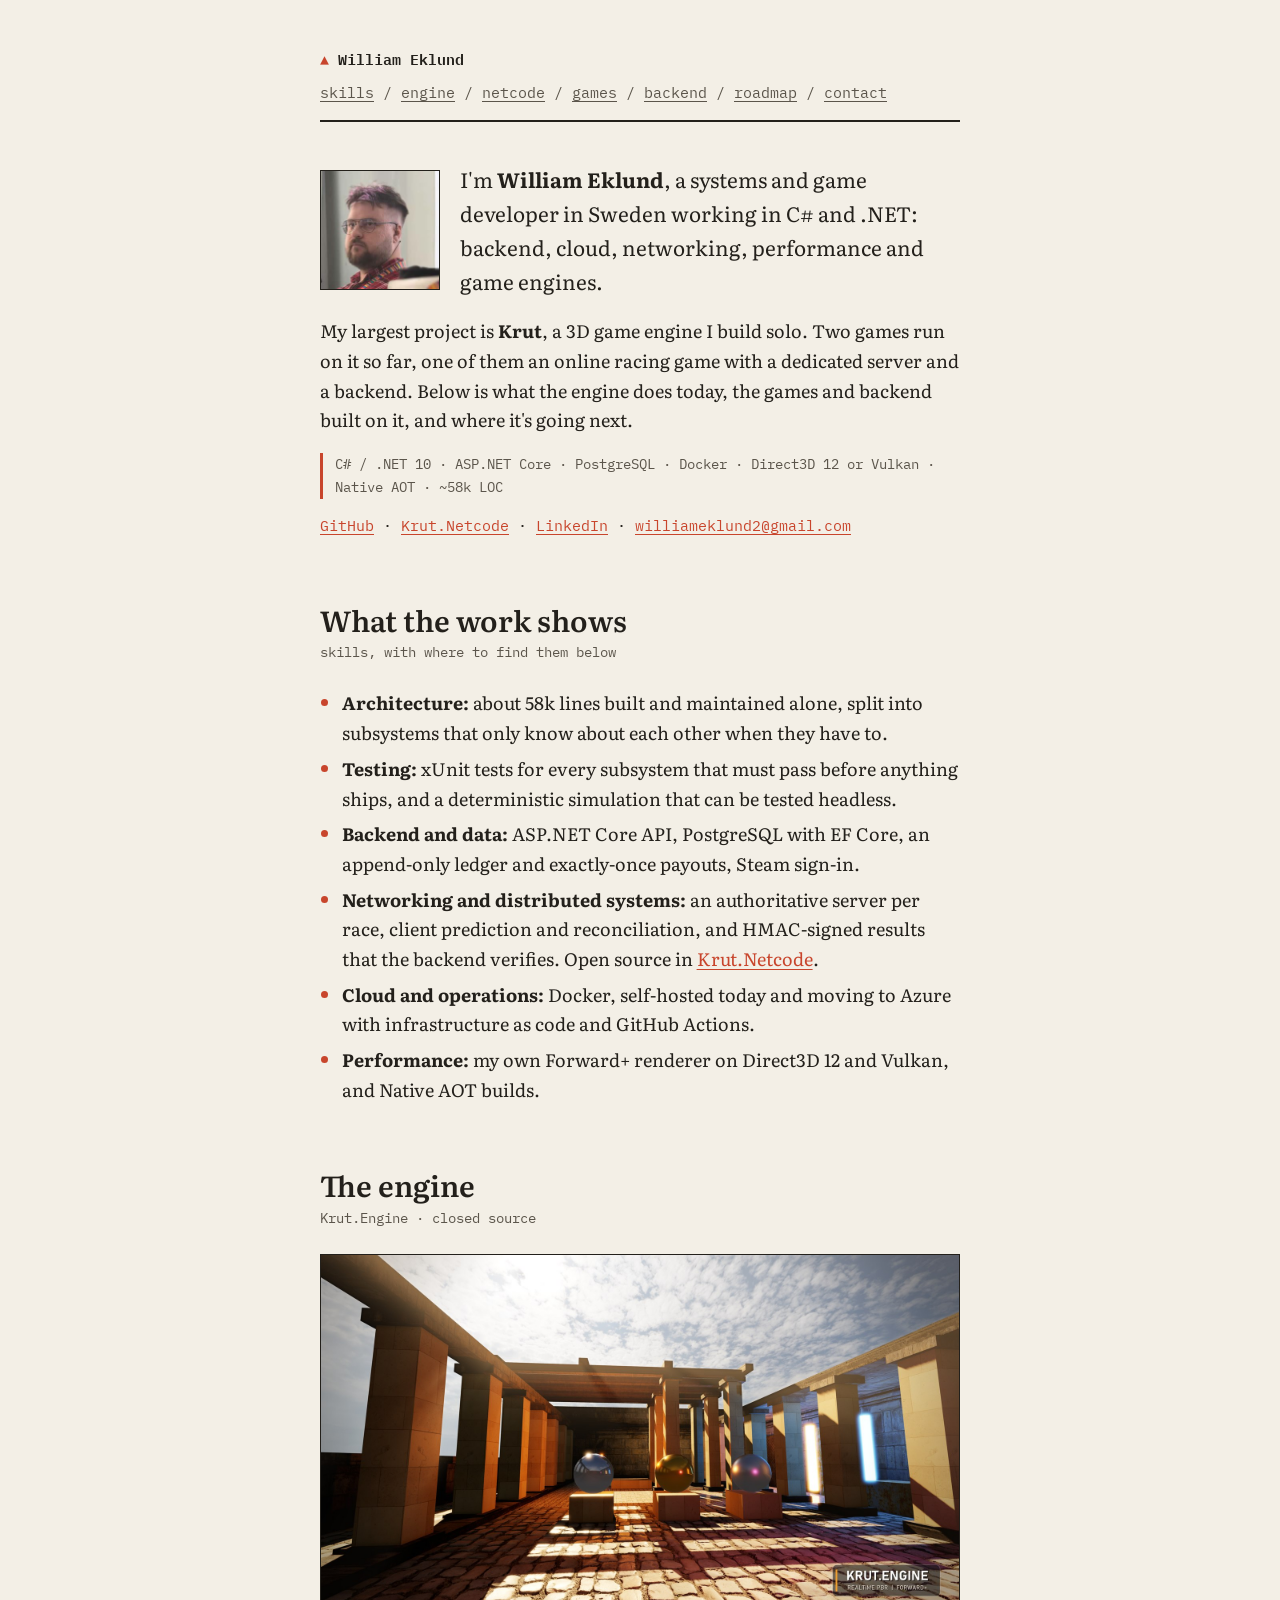
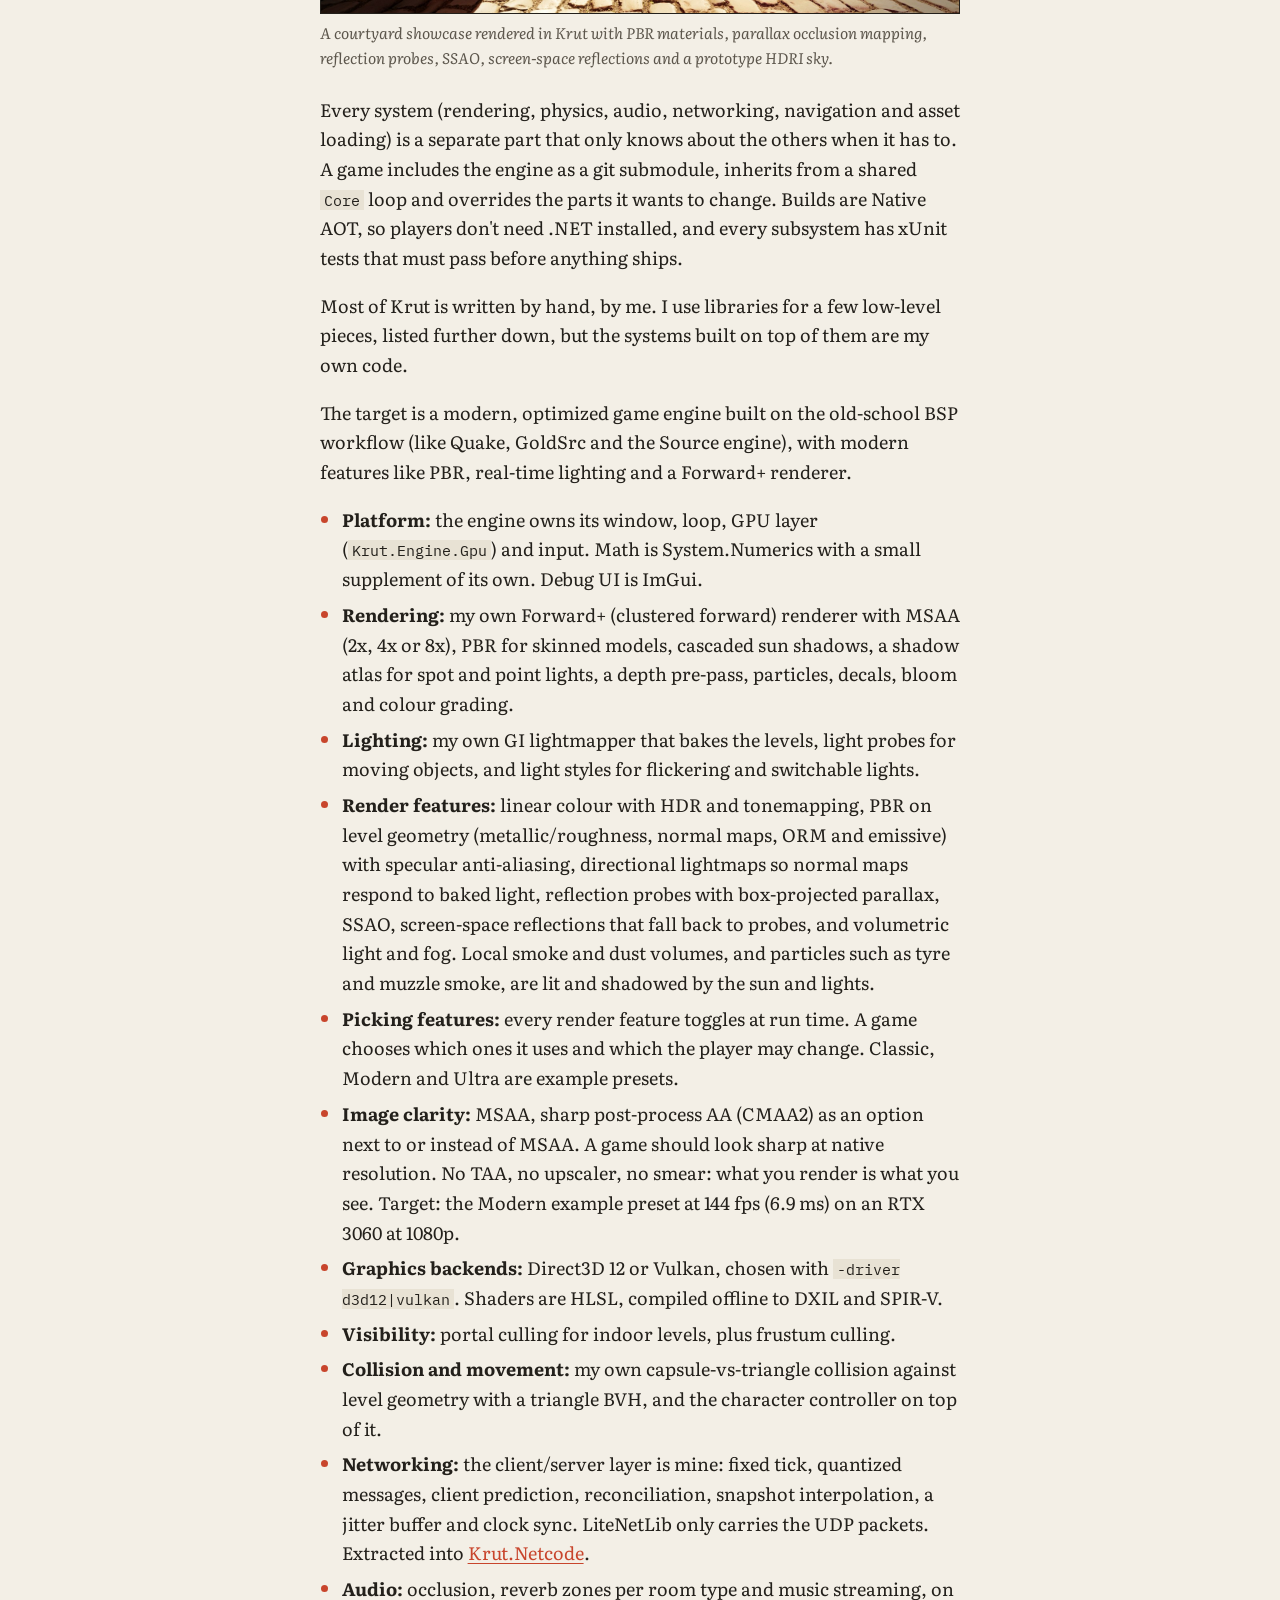
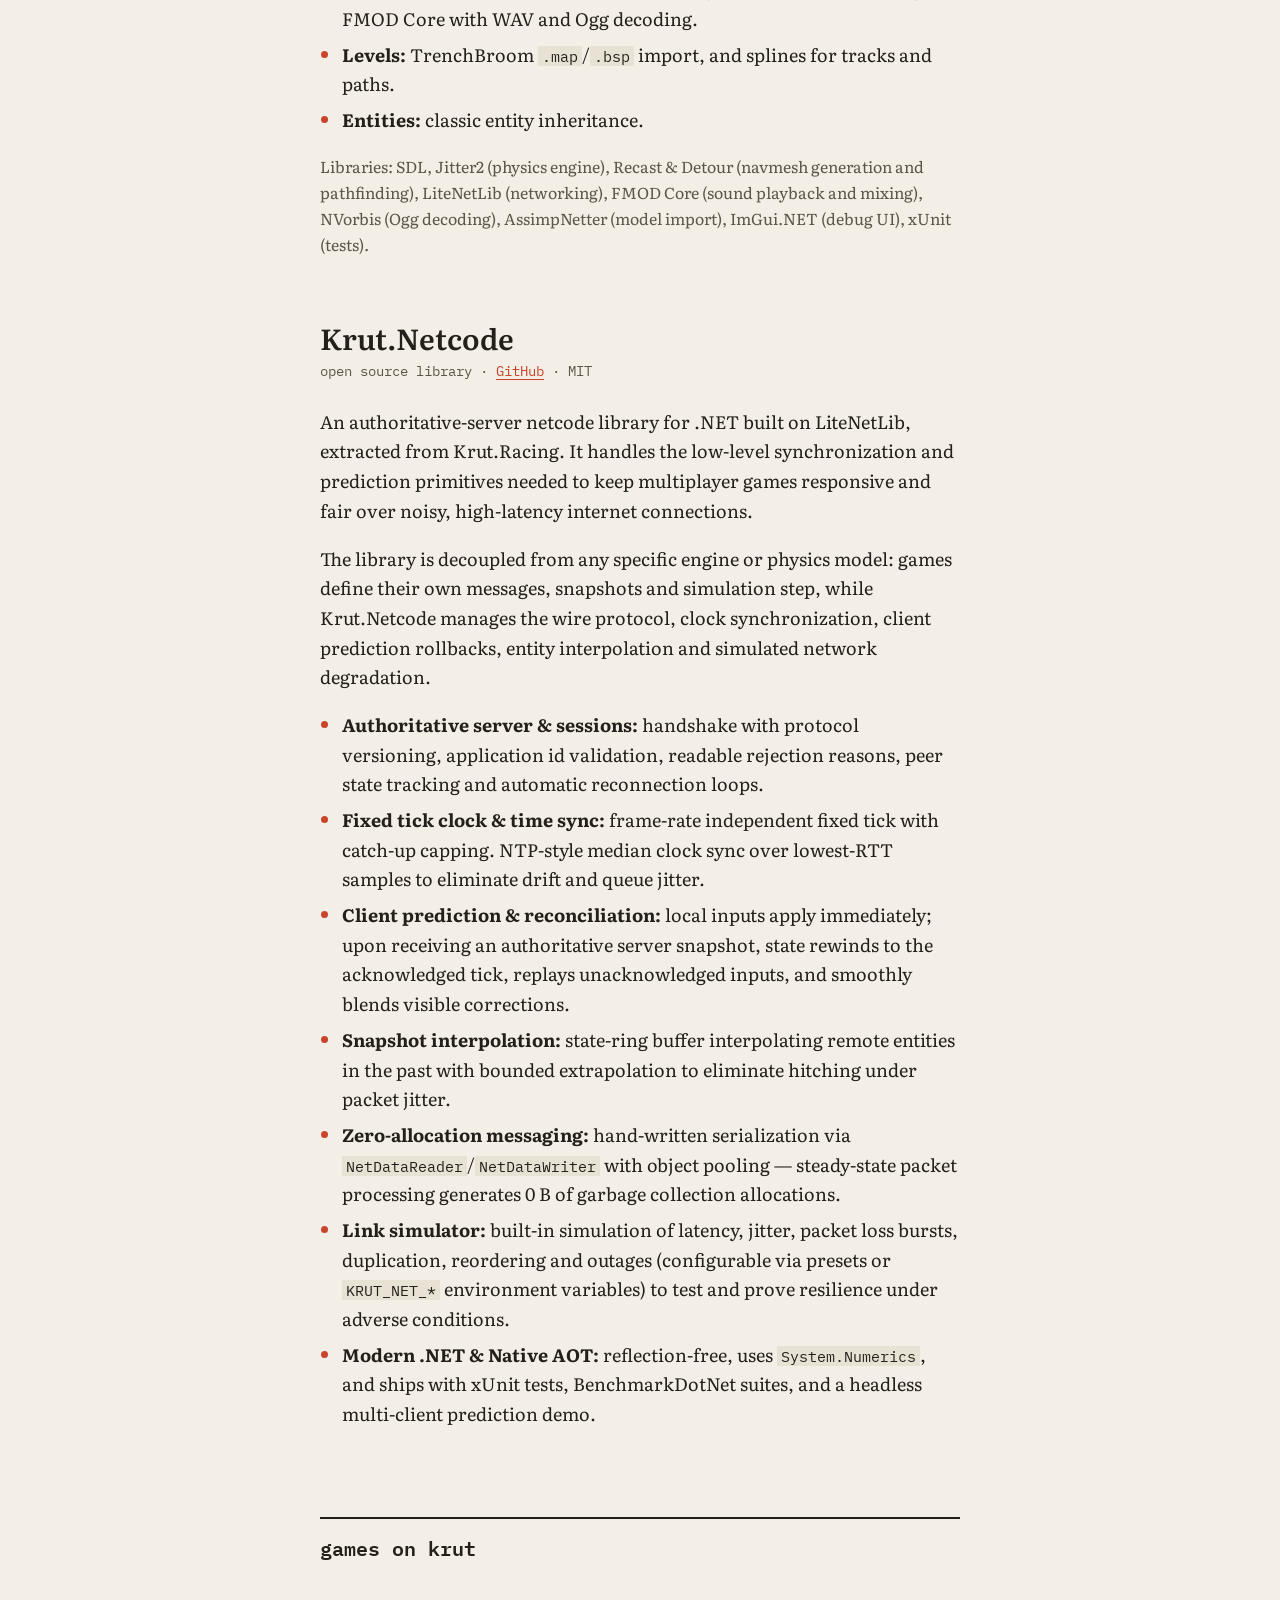
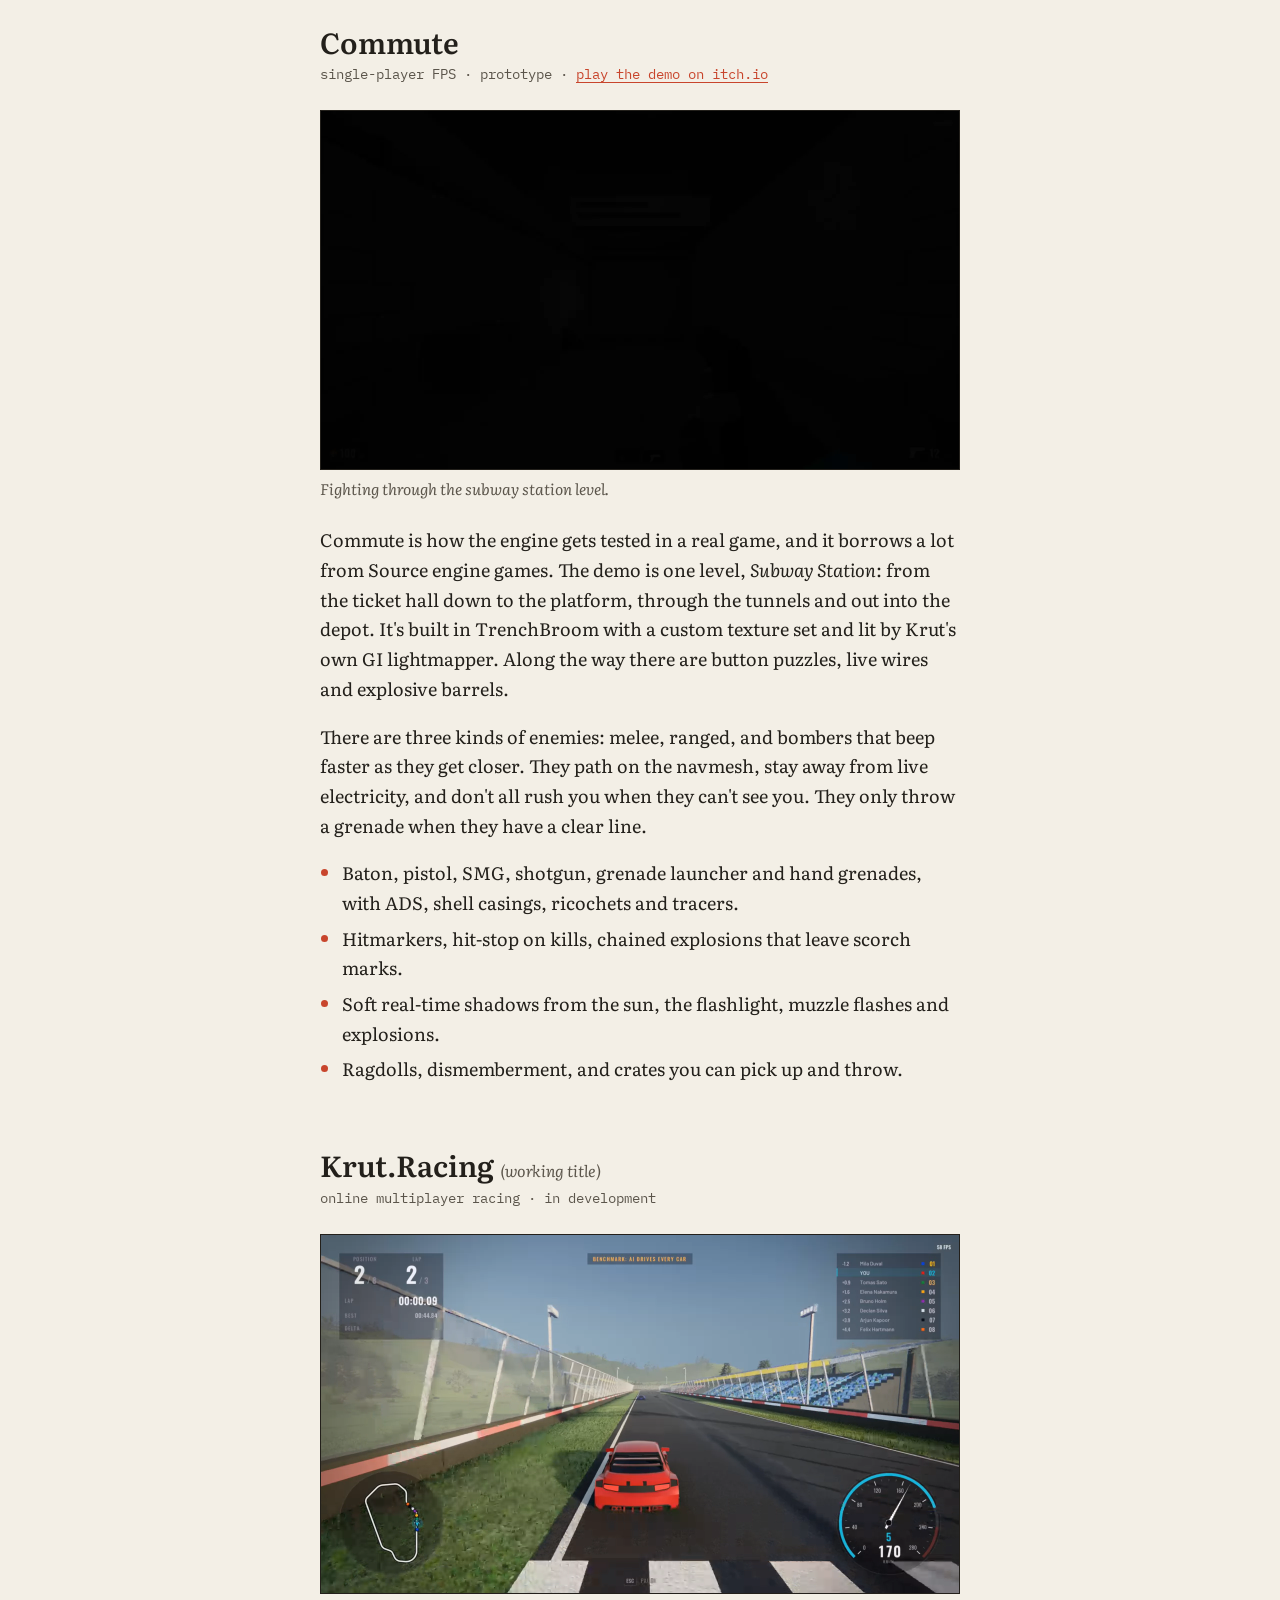
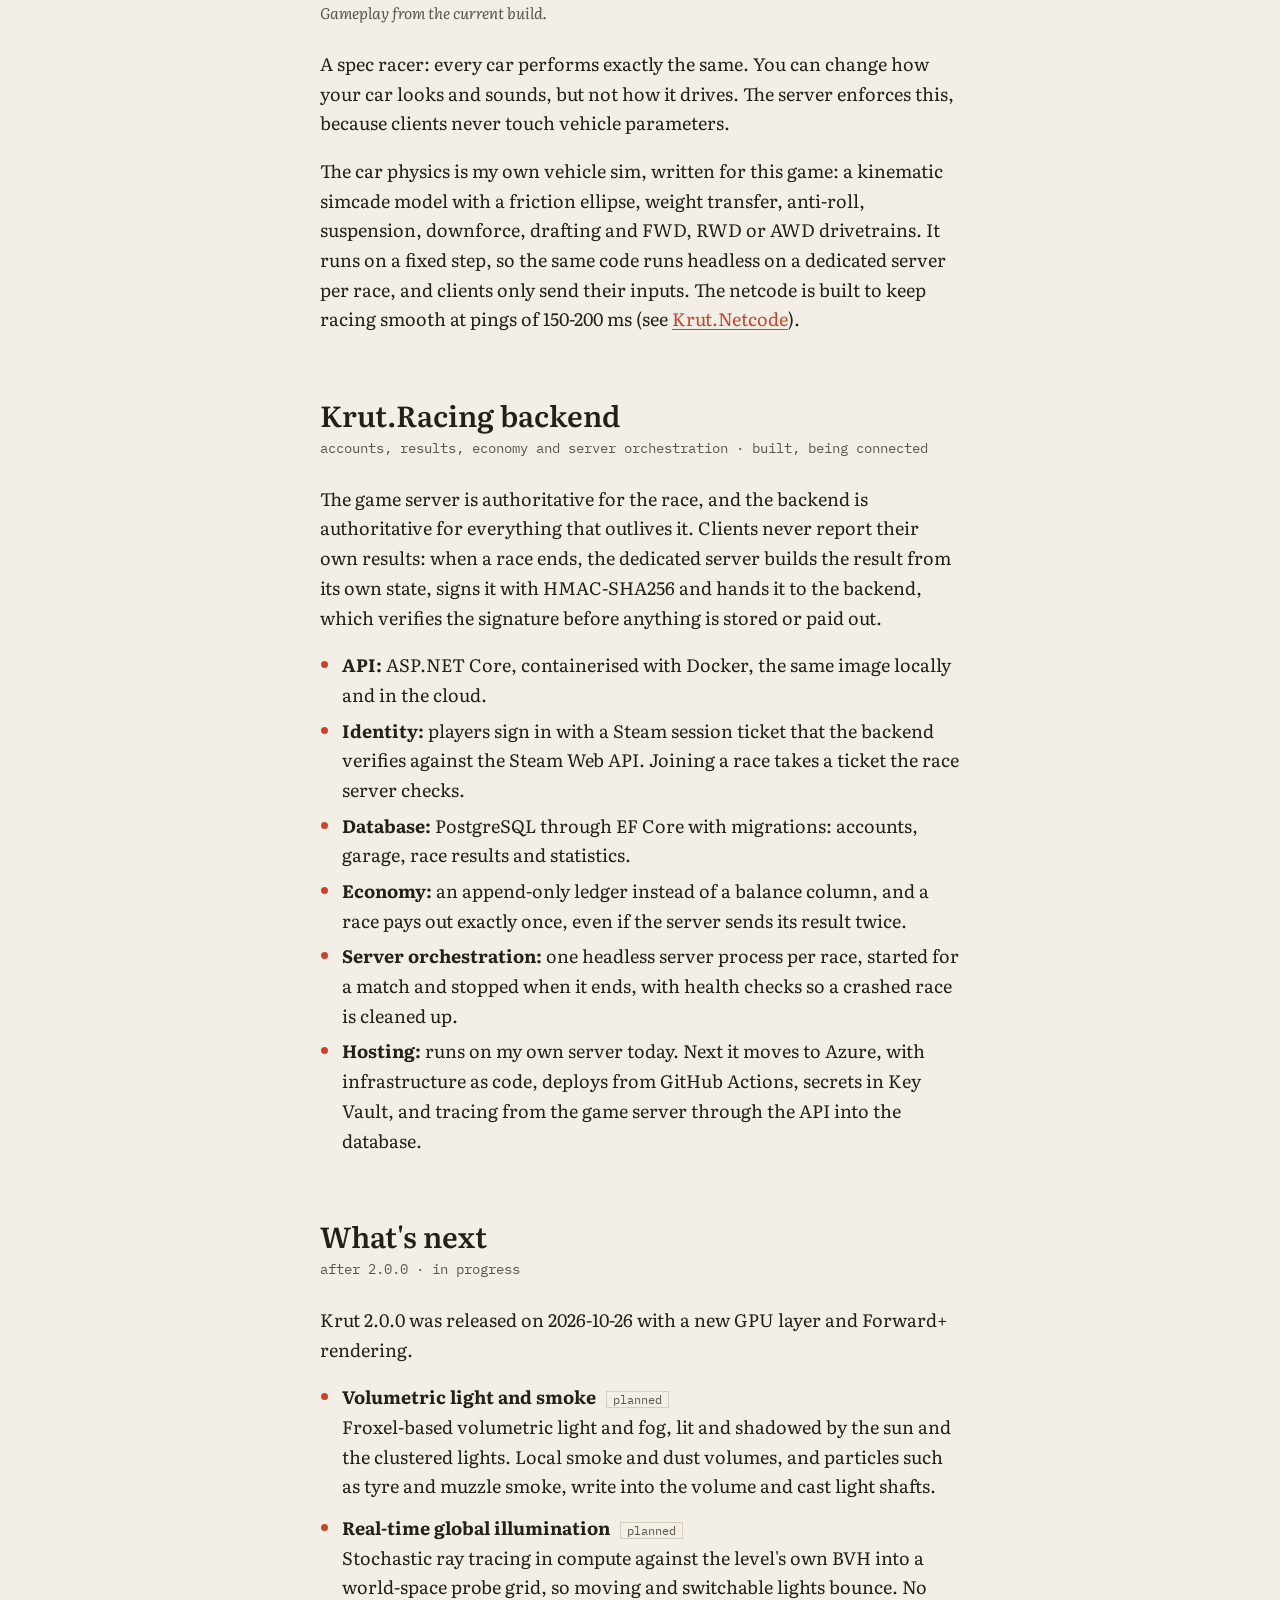
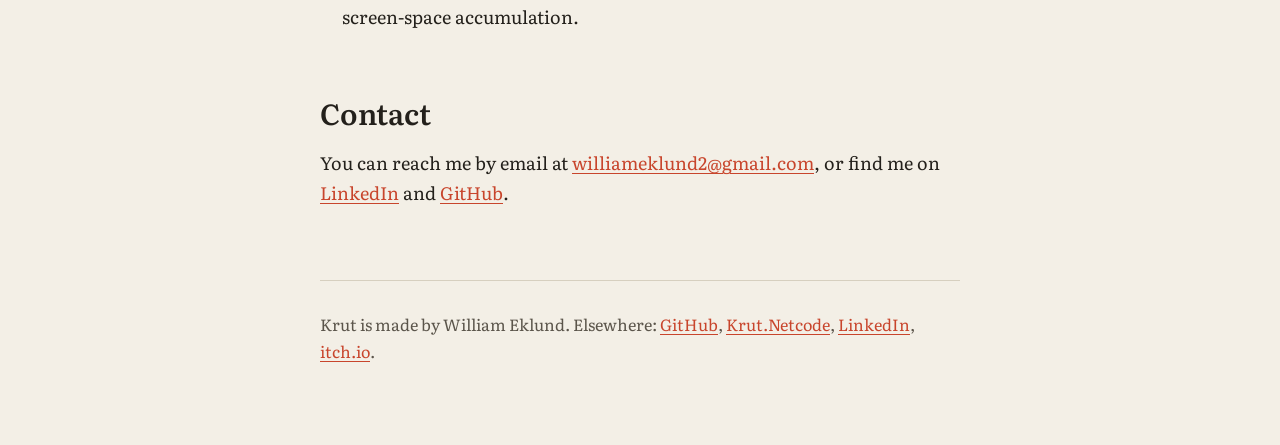
==== index.html @ e9f8f082 "New Picture" ====
<!DOCTYPE html>
<html lang="en">
<head>
<meta charset="UTF-8">
<meta name="viewport" content="width=device-width, initial-scale=1.0">
<title>William Eklund, systems and game developer (C#/.NET)</title>
<meta name="description" content="William Eklund, systems and game developer in C#/.NET: backend, cloud, networking and performance. Portfolio: Krut (3D game engine), Krut.Netcode (open-source netcode library), and the games and backend built on it.">
<meta property="og:type" content="website">
<meta property="og:url" content="https://cedsson.github.io/">
<meta property="og:title" content="William Eklund, systems and game developer (C#/.NET)">
<meta property="og:description" content="Backend, cloud, networking and performance in C#/.NET. Portfolio: Krut, Krut.Netcode, and the games and backend built on it.">
<meta property="og:image" content="https://cedsson.github.io/assets/media/Racing-poster.jpg">
<meta name="twitter:card" content="summary_large_image">
<link rel="icon" href="data:image/svg+xml,<svg xmlns=%22http://www.w3.org/2000/svg%22 viewBox=%220 0 32 32%22><polygon points=%2216,3 29,27 3,27%22 fill=%22%23c8452c%22/></svg>">
<link rel="preconnect" href="https://fonts.googleapis.com">
<link rel="preconnect" href="https://fonts.gstatic.com" crossorigin>
<link href="https://fonts.googleapis.com/css2?family=Literata:ital,opsz,wght@0,7..72,400;0,7..72,600;1,7..72,400&family=IBM+Plex+Mono:wght@400;600&display=swap" rel="stylesheet">
<link rel="stylesheet" href="assets/css/style.css">
</head>
<body>

<div class="page">

<header class="top">
  <a href="./" class="name"><span class="mark">&#9650;</span> William Eklund</a>
  <nav>
    <a href="#skills">skills</a> /
    <a href="#engine">engine</a> /
    <a href="#netcode">netcode</a> /
    <a href="#games">games</a> /
    <a href="#backend">backend</a> /
    <a href="#next">roadmap</a> /
    <a href="#contact">contact</a>
  </nav>
</header>

<section class="intro">
  <div class="who">
    <img src="assets/media/william.jpg" width="120" height="120" alt="William Eklund">
    <p>
      I'm <strong>William Eklund</strong>, a systems and game developer in Sweden working in C# and .NET:
      backend, cloud, networking, performance and game engines.
    </p>
  </div>
  <p>
    My largest project is <strong>Krut</strong>, a 3D game engine I build solo. Two games run on it
    so far, one of them an online racing game with a dedicated server and a backend. Below is what
    the engine does today, the games and backend built on it, and where it's going next.
  </p>
  <p class="facts">
    C# / .NET 10 &middot; ASP.NET Core &middot; PostgreSQL &middot; Docker &middot; Direct3D 12 or Vulkan &middot; Native AOT &middot; ~58k LOC
  </p>
  <p class="links">
    <a href="https://github.com/Cedsson" target="_blank" rel="noopener">GitHub</a> &middot;
    <a href="https://github.com/Cedsson/Krut.Netcode" target="_blank" rel="noopener">Krut.Netcode</a> &middot;
    <a href="https://www.linkedin.com/in/williamekl/" target="_blank" rel="noopener">LinkedIn</a> &middot;
    <a href="mailto:williameklund2@gmail.com">williameklund2@gmail.com</a>
  </p>
</section>

<!-- ================= SKILLS ================= -->
<section class="project" id="skills">
  <h2>What the work shows</h2>
  <p class="meta">skills, with where to find them below</p>

  <ul>
    <li><b>Architecture:</b> about 58k lines built and maintained alone, split into subsystems that only know about each other when they have to.</li>
    <li><b>Testing:</b> xUnit tests for every subsystem that must pass before anything ships, and a deterministic simulation that can be tested headless.</li>
    <li><b>Backend and data:</b> ASP.NET Core API, PostgreSQL with EF Core, an append-only ledger and exactly-once payouts, Steam sign-in.</li>
    <li><b>Networking and distributed systems:</b> an authoritative server per race, client prediction and reconciliation, and HMAC-signed results that the backend verifies. Open source in <a href="#netcode">Krut.Netcode</a>.</li>
    <li><b>Cloud and operations:</b> Docker, self-hosted today and moving to Azure with infrastructure as code and GitHub Actions.</li>
    <li><b>Performance:</b> my own Forward+ renderer on Direct3D 12 and Vulkan, and Native AOT builds.</li>
  </ul>
</section>

<!-- ================= ENGINE ================= -->
<section class="project" id="engine">
  <h2>The engine</h2>
  <p class="meta">Krut.Engine &middot; closed source</p>

  <figure>
    <img src="assets/media/krut-showcase.jpg" width="1600" height="900" loading="lazy" alt="A sunlit stone courtyard rendered in Krut: a pergola casting striped shadows on cobblestones, three metal spheres on plinths, glowing light strips and a cloudy sky">
    <figcaption>A courtyard showcase rendered in Krut with PBR materials, parallax occlusion mapping, reflection probes, SSAO, screen-space reflections and a prototype HDRI sky.</figcaption>
  </figure>

  <p>
    Every system (rendering, physics, audio, networking, navigation and asset loading) is a
    separate part that only knows about the others when it has to. A game includes the engine as a
    git submodule, inherits from a shared <code>Core</code> loop and overrides the parts it wants to
    change. Builds are Native AOT, so players don't need .NET installed, and every subsystem
    has xUnit tests that must pass before anything ships.
  </p>

  <p>
    Most of Krut is written by hand, by me. I use libraries for a few low-level pieces, listed
    further down, but the systems built on top of them are my own code.
  </p>

  <p>
    The target is a modern, optimized game engine built on the old-school BSP workflow (like Quake, GoldSrc and the Source engine), with modern features like PBR, real-time lighting and a Forward+ renderer.
  </p>

  <ul>
    <li><b>Platform:</b> the engine owns its window, loop, GPU layer (<code>Krut.Engine.Gpu</code>) and input. Math is System.Numerics with a small supplement of its own. Debug UI is ImGui.</li>
    <li><b>Rendering:</b> my own Forward+ (clustered forward) renderer with MSAA (2x, 4x or 8x), PBR for skinned models, cascaded sun shadows, a shadow atlas for spot and point lights, a depth pre-pass, particles, decals, bloom and colour grading.</li>
    <li><b>Lighting:</b> my own GI lightmapper that bakes the levels, light probes for moving objects, and light styles for flickering and switchable lights.</li>
    <li><b>Render features:</b> linear colour with HDR and tonemapping, PBR on level geometry (metallic/roughness, normal maps, ORM and emissive) with specular anti-aliasing, directional lightmaps so normal maps respond to baked light, reflection probes with box-projected parallax, SSAO, screen-space reflections that fall back to probes, and volumetric light and fog. Local smoke and dust volumes, and particles such as tyre and muzzle smoke, are lit and shadowed by the sun and lights.</li>
    <li><b>Picking features:</b> every render feature toggles at run time. A game chooses which ones it uses and which the player may change. Classic, Modern and Ultra are example presets.</li>
    <li><b>Image clarity:</b> MSAA, sharp post-process AA (CMAA2) as an option next to or instead of MSAA. A game should look sharp at native resolution. No TAA, no upscaler, no smear: what you render is what you see. Target: the Modern example preset at 144 fps (6.9 ms) on an RTX 3060 at 1080p.</li>
    <li><b>Graphics backends:</b> Direct3D 12 or Vulkan, chosen with <code>-driver d3d12|vulkan</code>. Shaders are HLSL, compiled offline to DXIL and SPIR-V.</li>
    <li><b>Visibility:</b> portal culling for indoor levels, plus frustum culling.</li>
    <li><b>Collision and movement:</b> my own capsule-vs-triangle collision against level geometry with a triangle BVH, and the character controller on top of it.</li>
    <li><b>Networking:</b> the client/server layer is mine: fixed tick, quantized messages, client prediction, reconciliation, snapshot interpolation, a jitter buffer and clock sync. LiteNetLib only carries the UDP packets. Extracted into <a href="#netcode">Krut.Netcode</a>.</li>
    <li><b>Audio:</b> occlusion, reverb zones per room type and music streaming, on FMOD Core with WAV and Ogg decoding.</li>
    <li><b>Levels:</b> TrenchBroom <code>.map</code>/<code>.bsp</code> import, and splines for tracks and paths.</li>
    <li><b>Entities:</b> classic entity inheritance.</li>
  </ul>

  <p class="small">
      Libraries: SDL, Jitter2 (physics engine), Recast &amp; Detour (navmesh generation
      and pathfinding), LiteNetLib (networking), FMOD Core (sound playback and mixing), NVorbis (Ogg decoding), AssimpNetter (model import),
      ImGui.NET (debug UI), xUnit (tests).
  </p>
</section>

<!-- ================= NETCODE ================= -->
<section class="project" id="netcode">
  <h2>Krut.Netcode</h2>
  <p class="meta">open source library &middot; <a href="https://github.com/Cedsson/Krut.Netcode" target="_blank" rel="noopener">GitHub</a> &middot; MIT</p>

  <p>
    An authoritative-server netcode library for .NET built on LiteNetLib, extracted from
    Krut.Racing. It handles the low-level synchronization and prediction primitives needed to keep
    multiplayer games responsive and fair over noisy, high-latency internet connections.
  </p>
  <p>
    The library is decoupled from any specific engine or physics model: games define their own
    messages, snapshots and simulation step, while Krut.Netcode manages the wire protocol,
    clock synchronization, client prediction rollbacks, entity interpolation and simulated network degradation.
  </p>

  <ul>
    <li><b>Authoritative server &amp; sessions:</b> handshake with protocol versioning, application id validation, readable rejection reasons, peer state tracking and automatic reconnection loops.</li>
    <li><b>Fixed tick clock &amp; time sync:</b> frame-rate independent fixed tick with catch-up capping. NTP-style median clock sync over lowest-RTT samples to eliminate drift and queue jitter.</li>
    <li><b>Client prediction &amp; reconciliation:</b> local inputs apply immediately; upon receiving an authoritative server snapshot, state rewinds to the acknowledged tick, replays unacknowledged inputs, and smoothly blends visible corrections.</li>
    <li><b>Snapshot interpolation:</b> state-ring buffer interpolating remote entities in the past with bounded extrapolation to eliminate hitching under packet jitter.</li>
    <li><b>Zero-allocation messaging:</b> hand-written serialization via <code>NetDataReader</code>/<code>NetDataWriter</code> with object pooling — steady-state packet processing generates 0 B of garbage collection allocations.</li>
    <li><b>Link simulator:</b> built-in simulation of latency, jitter, packet loss bursts, duplication, reordering and outages (configurable via presets or <code>KRUT_NET_*</code> environment variables) to test and prove resilience under adverse conditions.</li>
    <li><b>Modern .NET &amp; Native AOT:</b> reflection-free, uses <code>System.Numerics</code>, and ships with xUnit tests, BenchmarkDotNet suites, and a headless multi-client prediction demo.</li>
  </ul>
</section>

<h2 class="divider" id="games">Games on Krut</h2>

<!-- ================= COMMUTE ================= -->
<section class="project" id="commute">
  <h2>Commute</h2>
  <p class="meta">single-player FPS &middot; prototype &middot; <a href="https://cedsson.itch.io/commute" target="_blank" rel="noopener">play the demo on itch.io</a></p>

  <figure>
    <video src="assets/media/commute-gameplay.webm" poster="assets/media/commute-poster.jpg" loop muted playsinline preload="none" aria-label="Commute gameplay: combat inside a lowpoly subway station"></video>
    <figcaption>Fighting through the subway station level.</figcaption>
  </figure>

  <p>
    Commute is how the engine gets tested in a real game, and it borrows a lot from Source engine
    games. The demo is one level, <i>Subway Station</i>: from the ticket hall down to the platform,
    through the tunnels and out into the depot. It's built in TrenchBroom with a custom texture
    set and lit by Krut's own GI lightmapper. Along the way there are button puzzles, live wires and
    explosive barrels.
  </p>
  <p>
    There are three kinds of enemies: melee, ranged, and bombers that beep faster as they get
    closer. They path on the navmesh, stay away from live electricity, and don't all rush you when
    they can't see you. They only throw a grenade when they have a clear line.
  </p>

  <ul>
    <li>Baton, pistol, SMG, shotgun, grenade launcher and hand grenades, with ADS, shell casings, ricochets and tracers.</li>
    <li>Hitmarkers, hit-stop on kills, chained explosions that leave scorch marks.</li>
    <li>Soft real-time shadows from the sun, the flashlight, muzzle flashes and explosions.</li>
    <li>Ragdolls, dismemberment, and crates you can pick up and throw.</li>
  </ul>
</section>

<!-- ================= RACING ================= -->
<section class="project" id="racing">
  <h2>Krut.Racing <span class="aside">(working title)</span></h2>
  <p class="meta">online multiplayer racing &middot; in development</p>

  <figure>
    <video src="assets/media/Racing-Gameplay.webm" poster="assets/media/Racing-poster.jpg" loop muted playsinline preload="none" aria-label="Krut.Racing gameplay: a lowpoly car racing around a track"></video>
    <figcaption>Gameplay from the current build.</figcaption>
  </figure>

  <p>
    A spec racer: every car performs exactly the same. You can change how your car looks and
    sounds, but not how it drives. The server enforces this, because clients never touch vehicle
    parameters.
  </p>
  <p>
    The car physics is my own vehicle sim, written for this game: a kinematic simcade model with a 
    friction ellipse, weight transfer, anti-roll, suspension, downforce, 
    drafting and FWD, RWD or AWD drivetrains. It runs on a fixed step, so the same code runs headless on a dedicated server per race, 
    and clients only send their inputs. The netcode is built to keep racing smooth at pings of 150-200 ms (see <a href="#netcode">Krut.Netcode</a>).
  </p>
</section>

<!-- ================= BACKEND ================= -->
<section class="project" id="backend">
  <h2>Krut.Racing backend</h2>
  <p class="meta">accounts, results, economy and server orchestration &middot; built, being connected</p>

  <p>
    The game server is authoritative for the race, and the backend is authoritative for everything
    that outlives it. Clients never report their own results: when a race ends, the dedicated server
    builds the result from its own state, signs it with HMAC-SHA256 and hands it to the backend, which
    verifies the signature before anything is stored or paid out.
  </p>

  <ul>
    <li><b>API:</b> ASP.NET Core, containerised with Docker, the same image locally and in the cloud.</li>
    <li><b>Identity:</b> players sign in with a Steam session ticket that the backend verifies against the Steam Web API. Joining a race takes a ticket the race server checks.</li>
    <li><b>Database:</b> PostgreSQL through EF Core with migrations: accounts, garage, race results and statistics.</li>
    <li><b>Economy:</b> an append-only ledger instead of a balance column, and a race pays out exactly once, even if the server sends its result twice.</li>
    <li><b>Server orchestration:</b> one headless server process per race, started for a match and stopped when it ends, with health checks so a crashed race is cleaned up.</li>
    <li><b>Hosting:</b> runs on my own server today. Next it moves to Azure, with infrastructure as code, deploys from GitHub Actions, secrets in Key Vault, and tracing from the game server through the API into the database.</li>
  </ul>
</section>

<!-- ================= ROADMAP ================= -->
<section class="project" id="next">
  <h2>What's next</h2>
  <p class="meta">after 2.0.0 &middot; in progress</p>

  <p>
    Krut 2.0.0 was released on 2026-10-26 with a new GPU layer and Forward+ rendering.
  </p>

  <ul>
    <li><b>Volumetric light and smoke</b> <span class="status">planned</span><br>
      Froxel-based volumetric light and fog, lit and shadowed by the sun and the clustered lights. Local smoke and dust volumes, and particles such as tyre and muzzle smoke, write into the volume and cast light shafts.</li>
    <li><b>Real-time global illumination</b> <span class="status">planned</span><br>
      Stochastic ray tracing in compute against the level's own BVH into a world-space probe grid, so moving and switchable lights bounce. No screen-space accumulation.</li>
  </ul>
</section>

<section class="project" id="contact">
  <h2>Contact</h2>
  <p>
    You can reach me by email at
    <a href="mailto:williameklund2@gmail.com">williameklund2@gmail.com</a>, or find me on
    <a href="https://www.linkedin.com/in/williamekl/" target="_blank" rel="noopener">LinkedIn</a> and
    <a href="https://github.com/Cedsson" target="_blank" rel="noopener">GitHub</a>.
  </p>
</section>

<footer>
  <p>
    Krut is made by William Eklund. Elsewhere: <a href="https://github.com/Cedsson" target="_blank" rel="noopener">GitHub</a>,
    <a href="https://github.com/Cedsson/Krut.Netcode" target="_blank" rel="noopener">Krut.Netcode</a>,
    <a href="https://www.linkedin.com/in/williamekl/" target="_blank" rel="noopener">LinkedIn</a>,
    <a href="https://cedsson.itch.io" target="_blank" rel="noopener">itch.io</a>.
  </p>
</footer>

</div>

<script src="assets/js/main.js"></script>
</body>
</html>
---- assets/css/style.css ----
/* plain and simple, mostly just type */

:root {
  --paper: #f3efe6;
  --ink: #23201b;
  --ink-soft: #5b554b;
  --rule: #d6cfbf;
  --red: #c8452c;
  --code-bg: #e8e2d4;
}

@media (prefers-color-scheme: dark) {
  :root {
    --paper: #1b1a17;
    --ink: #e6e1d6;
    --ink-soft: #a39d90;
    --rule: #3a3731;
    --red: #e8735a;
    --code-bg: #2a2824;
  }
}

* { box-sizing: border-box; }

body {
  margin: 0;
  background: var(--paper);
  color: var(--ink);
  font-family: 'Literata', Georgia, serif;
  font-size: 18px;
  line-height: 1.65;
}

.page {
  max-width: 680px;
  margin: 0 auto;
  padding: 48px 20px 64px;
}

a {
  color: var(--red);
  text-decoration-thickness: 1px;
  text-underline-offset: 3px;
}
a:hover { text-decoration-thickness: 2px; }

code {
  font-family: 'IBM Plex Mono', monospace;
  font-size: 0.85em;
  background: var(--code-bg);
  padding: 0 4px;
}

/* header */

.top {
  display: flex;
  justify-content: space-between;
  align-items: baseline;
  flex-wrap: wrap;
  gap: 8px 20px;
  font-family: 'IBM Plex Mono', monospace;
  font-size: 15px;
  padding-bottom: 14px;
  border-bottom: 2px solid var(--ink);
  margin-bottom: 40px;
}

.top .name {
  color: var(--ink);
  font-weight: 600;
  text-decoration: none;
}

.top nav { color: var(--ink-soft); }
.top nav a { color: var(--ink-soft); }
.top nav a:hover { color: var(--red); }

.who {
  display: flex;
  align-items: center;
  gap: 20px;
  font-size: 1.15em;
}
.who p { margin: 0; }
.who img {
  flex: none;
  width: 120px;
  height: 120px;
  border: 1px solid var(--ink);
}

@media (max-width: 520px) {
  .who { flex-direction: column; align-items: flex-start; gap: 14px; }
  .who img { width: 96px; height: 96px; }
}

/* projects */

.project {
  margin-top: 64px;
}

h2 {
  font-size: 1.6em;
  font-weight: 600;
  line-height: 1.2;
  margin: 0;
}

h2 .aside {
  font-size: 0.55em;
  font-weight: 400;
  font-style: italic;
  color: var(--ink-soft);
}

.meta {
  font-family: 'IBM Plex Mono', monospace;
  font-size: 14px;
  color: var(--ink-soft);
  margin: 4px 0 24px;
}

ul {
  padding-left: 1.2em;
  margin: 0 0 1em;
}

li { margin-bottom: 6px; }
li::marker { color: var(--red); }

.small {
  font-size: 0.88em;
  color: var(--ink-soft);
}

figure {
  margin: 0 0 24px;
}

figure video,
figure img {
  display: block;
  width: 100%;
  height: auto;
  background: #000;
  /* Outline drawn inside, over the picture: a border loses its right edge when the width lands between device pixels (125 % scaling). */
  outline: 1px solid var(--ink);
  outline-offset: -1px;
}

figcaption {
  font-size: 0.85em;
  font-style: italic;
  color: var(--ink-soft);
  margin-top: 6px;
}

/* footer */

footer {
  margin-top: 72px;
  padding-top: 14px;
  border-top: 1px solid var(--rule);
  font-size: 0.9em;
  color: var(--ink-soft);
}

@media (max-width: 520px) {
  body { font-size: 17px; }
  .page { padding: 28px 16px 48px; }
}

h2.divider {
  margin-top: 88px;
  padding-top: 18px;
  border-top: 2px solid var(--ink);
  font-size: 1.1em;
  font-family: 'IBM Plex Mono', monospace;
  text-transform: lowercase;
}
h2.divider + .small { margin-top: 4px; }

/* krut showcase */

.top .mark { color: var(--red); }

.facts {
  font-family: 'IBM Plex Mono', monospace;
  font-size: 14px;
  color: var(--ink-soft);
  border-left: 3px solid var(--red);
  padding-left: 12px;
}

.links {
  font-family: 'IBM Plex Mono', monospace;
  font-size: 15px;
}

.status {
  font-family: 'IBM Plex Mono', monospace;
  font-size: 12px;
  color: var(--ink-soft);
  border: 1px solid var(--rule);
  padding: 0 6px;
  margin-left: 6px;
  white-space: nowrap;
}

#next li { margin-bottom: 12px; }
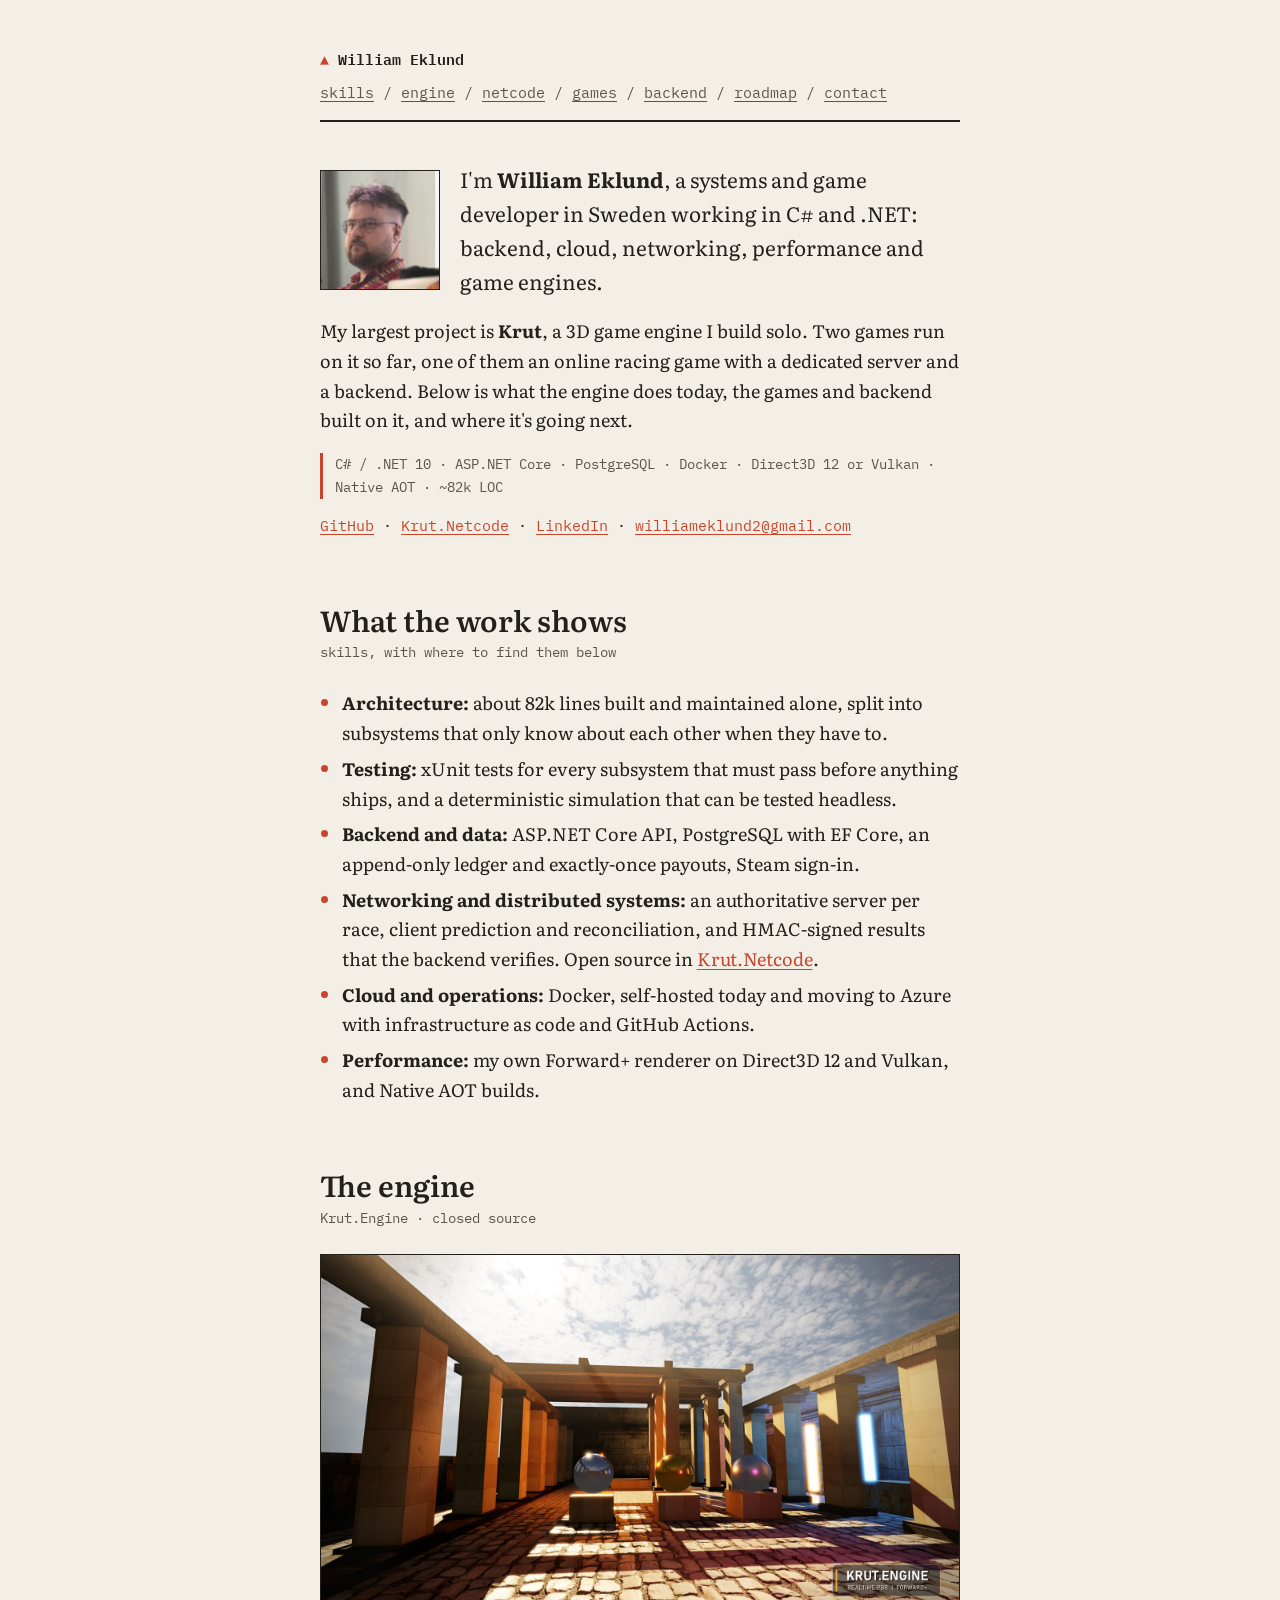
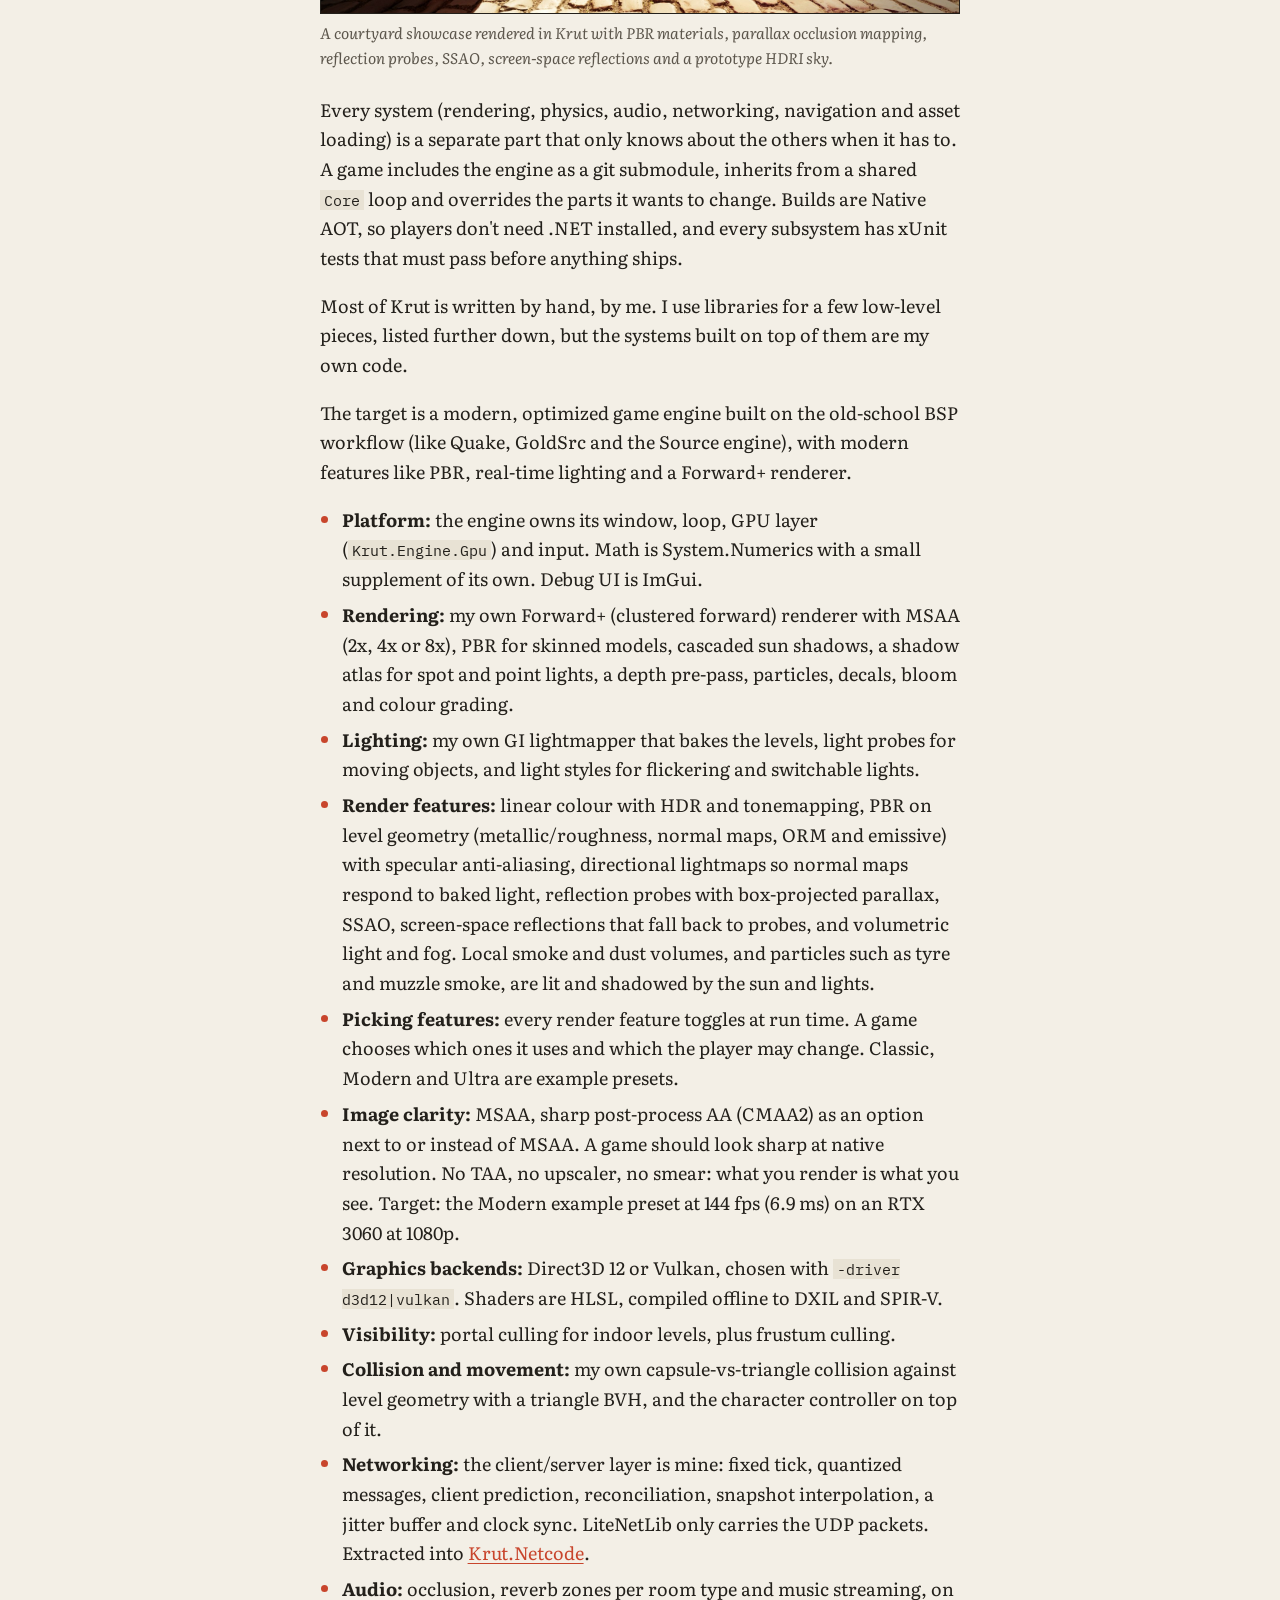
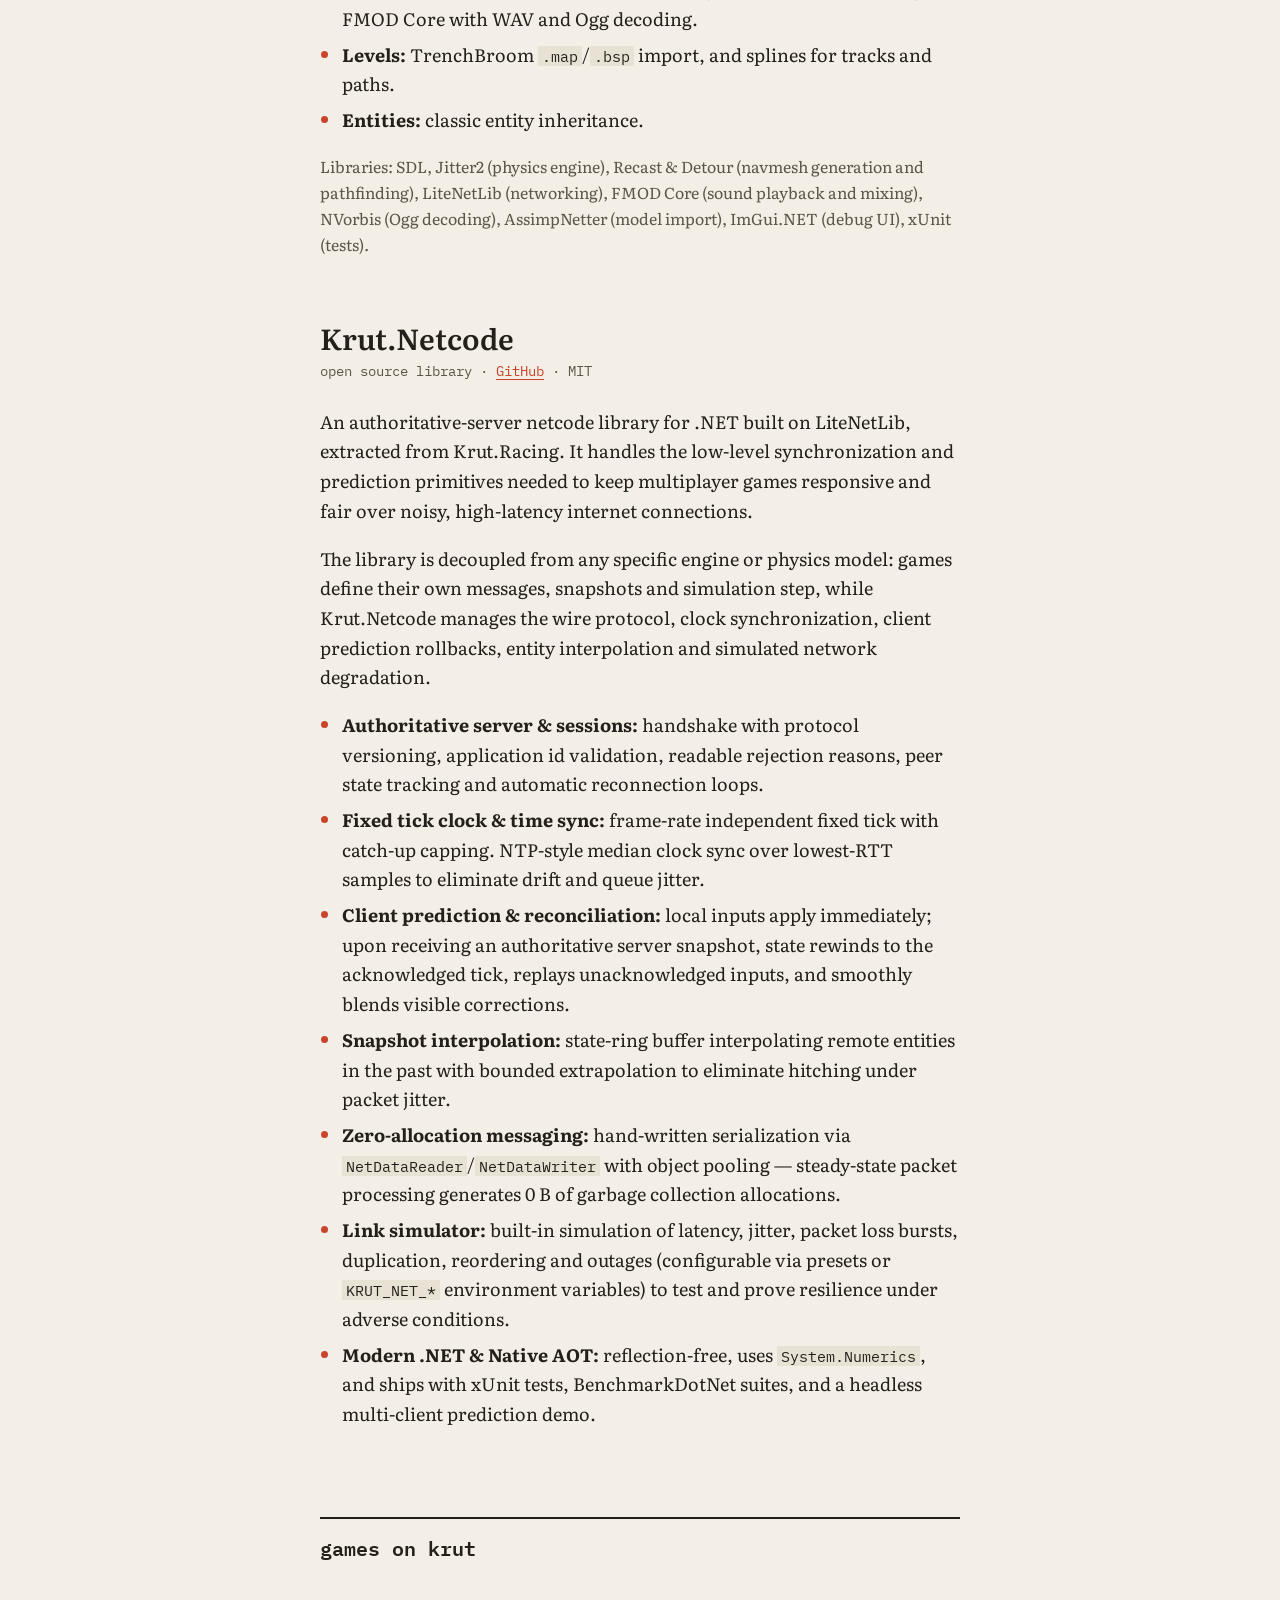
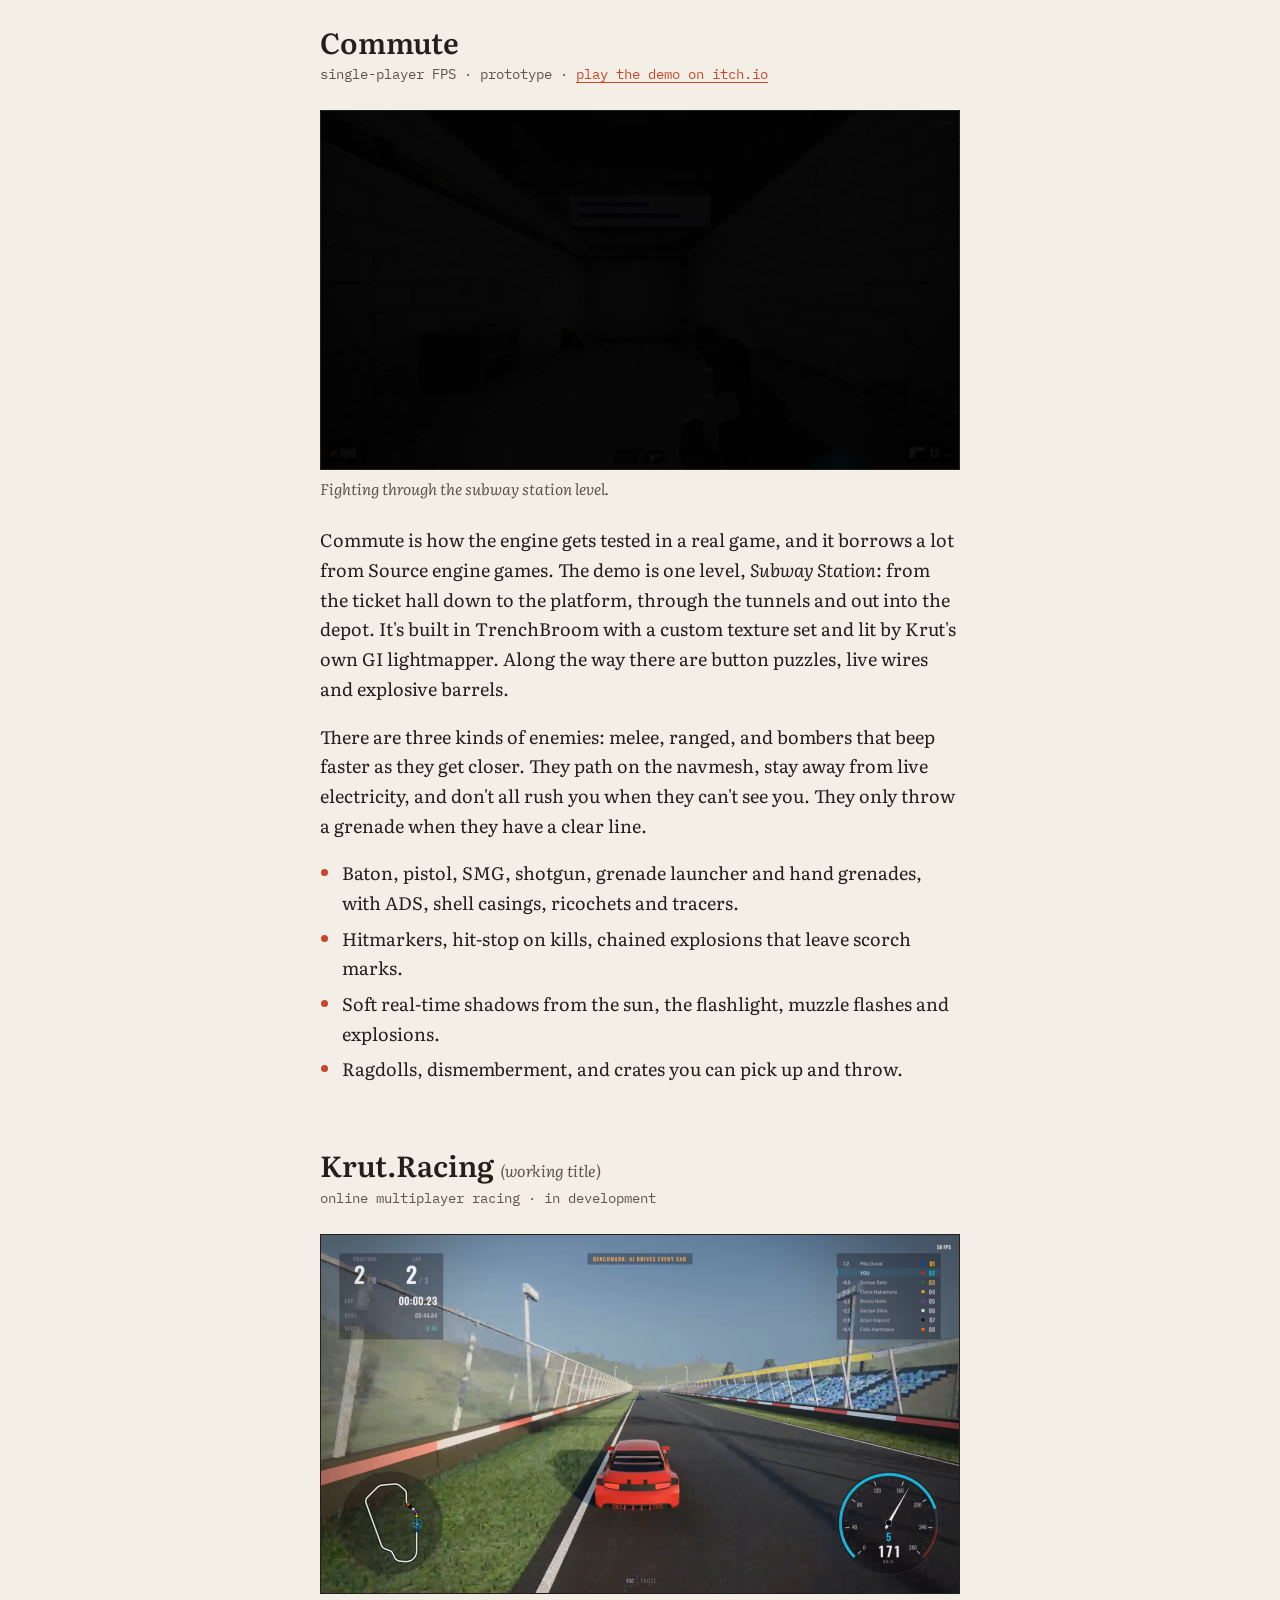
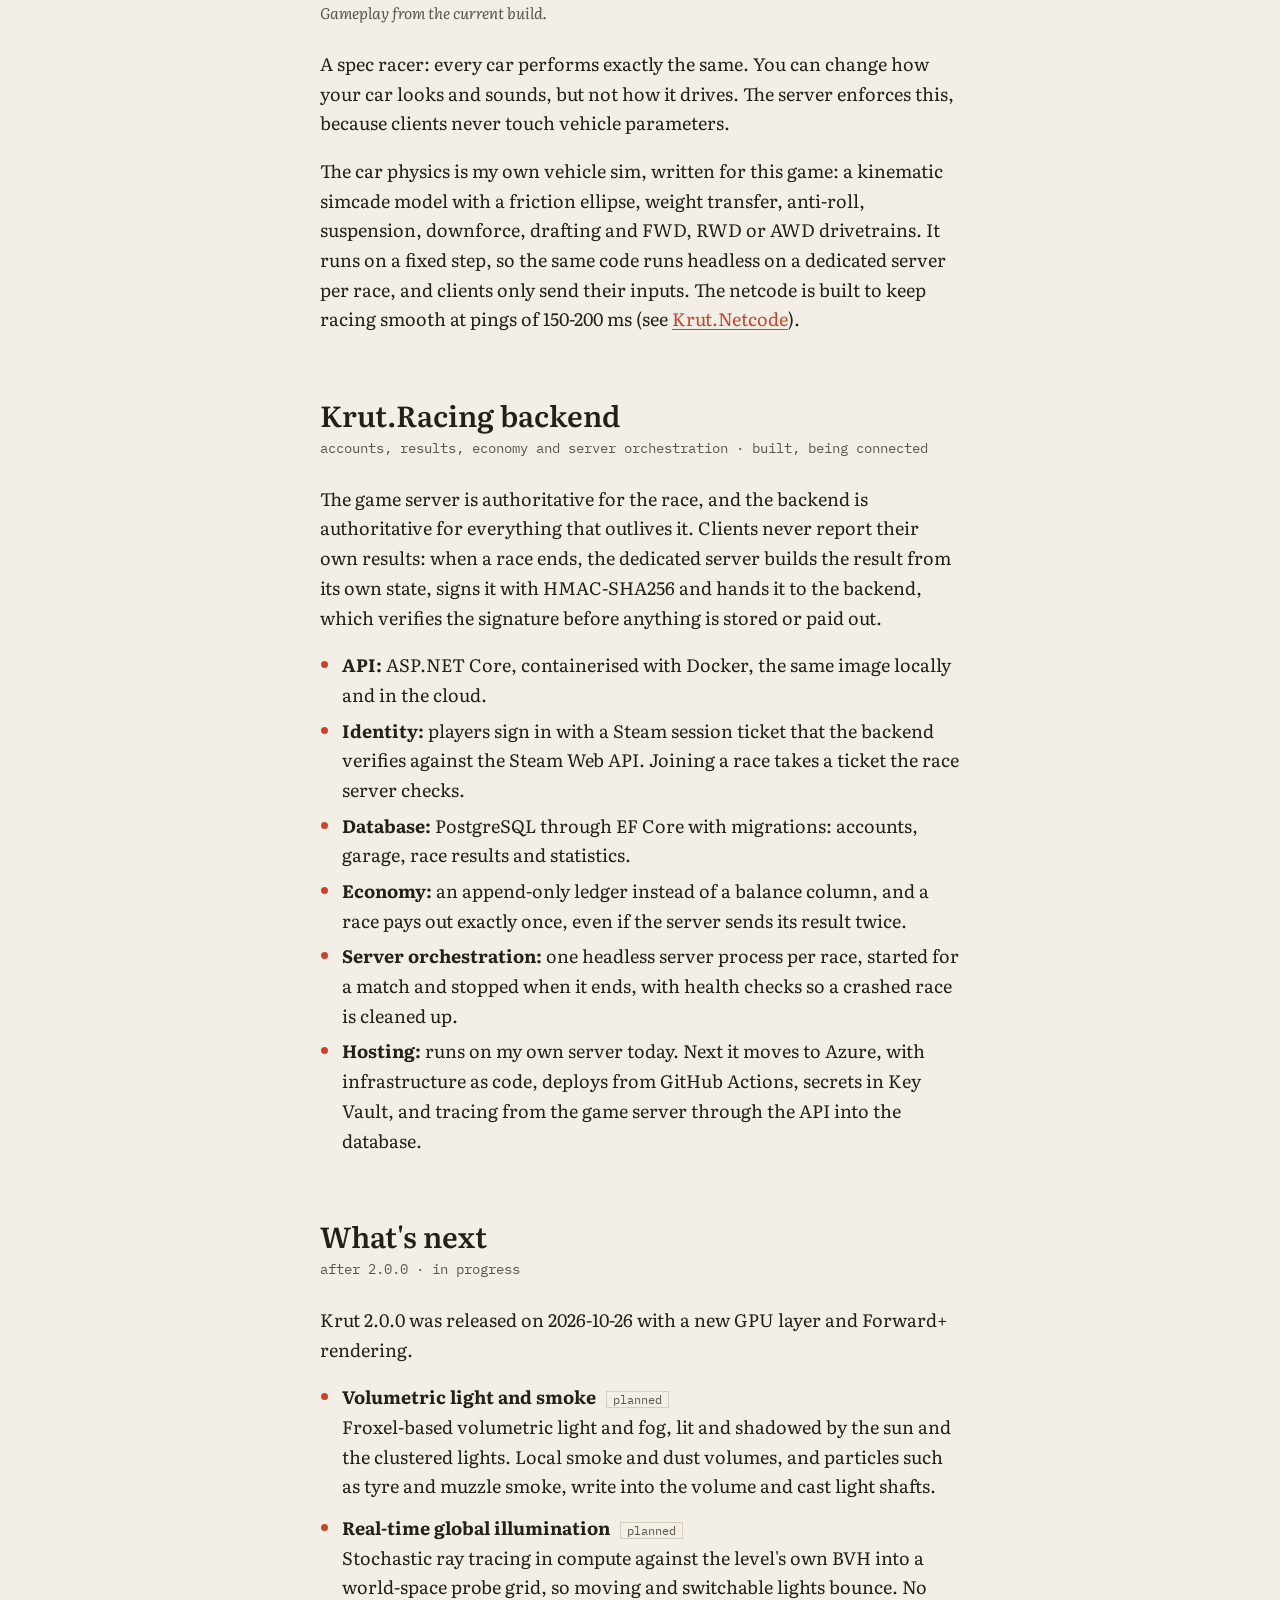
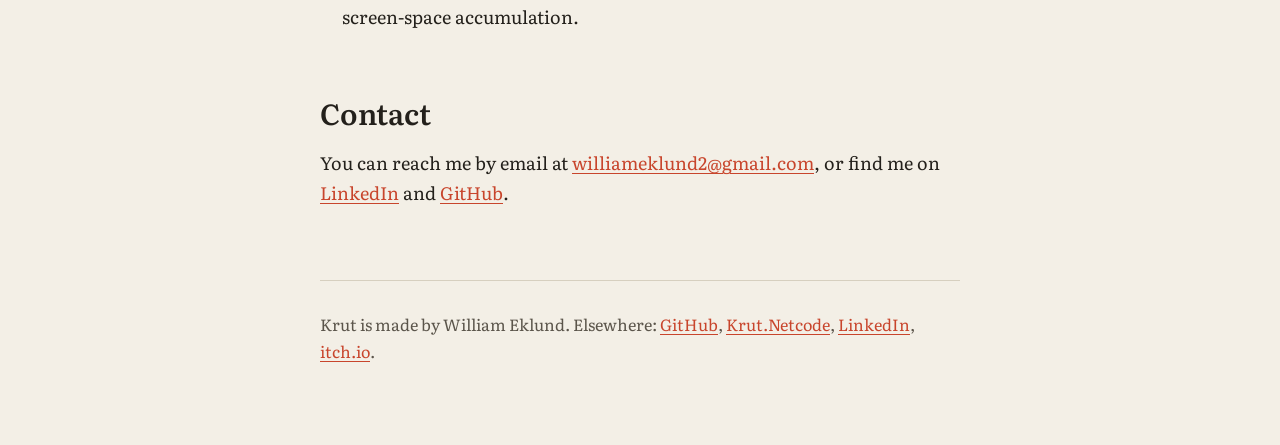
==== commit 6aff4af6: "Update Krut Engine LOC from 58k to 82k" ====
--- a/index.html
+++ b/index.html
@@ -48,7 +48,7 @@
     the engine does today, the games and backend built on it, and where it's going next.
   </p>
   <p class="facts">
-    C# / .NET 10 &middot; ASP.NET Core &middot; PostgreSQL &middot; Docker &middot; Direct3D 12 or Vulkan &middot; Native AOT &middot; ~58k LOC
+    C# / .NET 10 &middot; ASP.NET Core &middot; PostgreSQL &middot; Docker &middot; Direct3D 12 or Vulkan &middot; Native AOT &middot; ~82k LOC
   </p>
   <p class="links">
     <a href="https://github.com/Cedsson" target="_blank" rel="noopener">GitHub</a> &middot;
@@ -64,7 +64,7 @@
   <p class="meta">skills, with where to find them below</p>
 
   <ul>
-    <li><b>Architecture:</b> about 58k lines built and maintained alone, split into subsystems that only know about each other when they have to.</li>
+    <li><b>Architecture:</b> about 82k lines built and maintained alone, split into subsystems that only know about each other when they have to.</li>
     <li><b>Testing:</b> xUnit tests for every subsystem that must pass before anything ships, and a deterministic simulation that can be tested headless.</li>
     <li><b>Backend and data:</b> ASP.NET Core API, PostgreSQL with EF Core, an append-only ledger and exactly-once payouts, Steam sign-in.</li>
     <li><b>Networking and distributed systems:</b> an authoritative server per race, client prediction and reconciliation, and HMAC-signed results that the backend verifies. Open source in <a href="#netcode">Krut.Netcode</a>.</li>
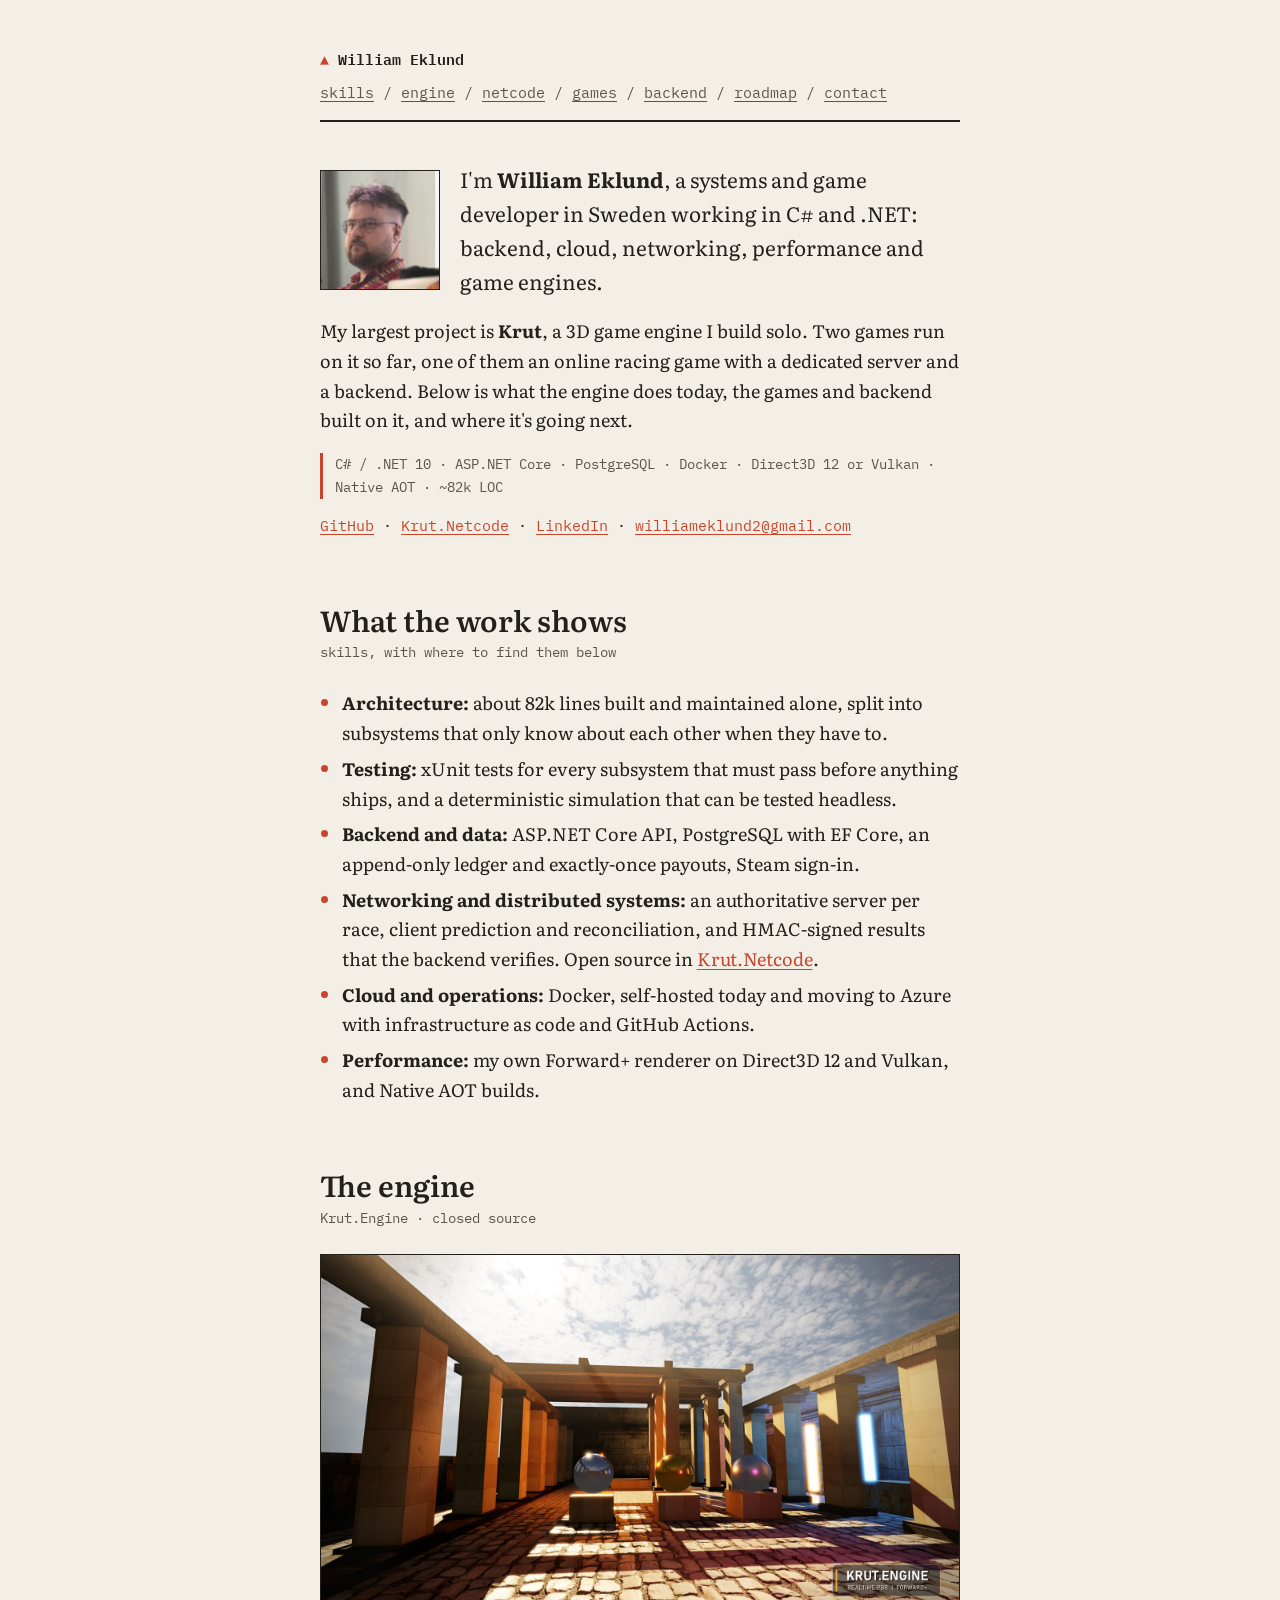
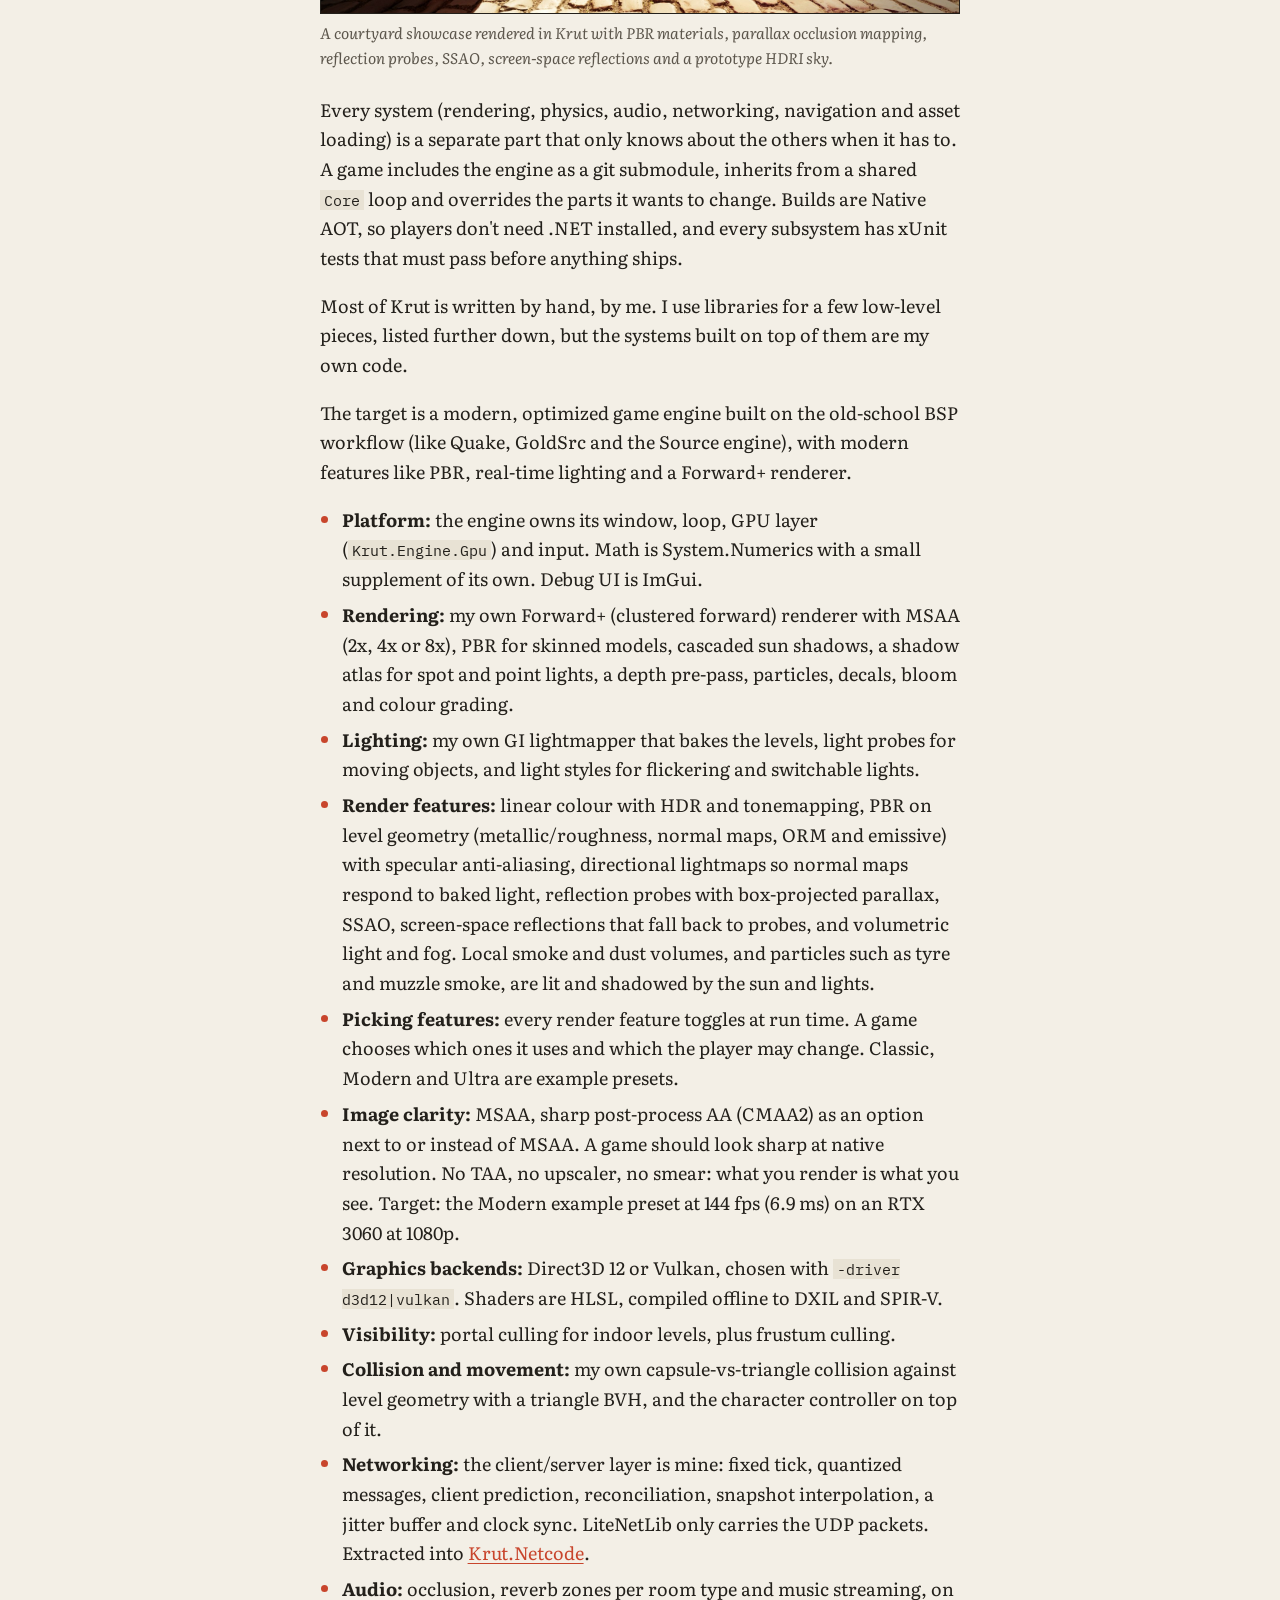
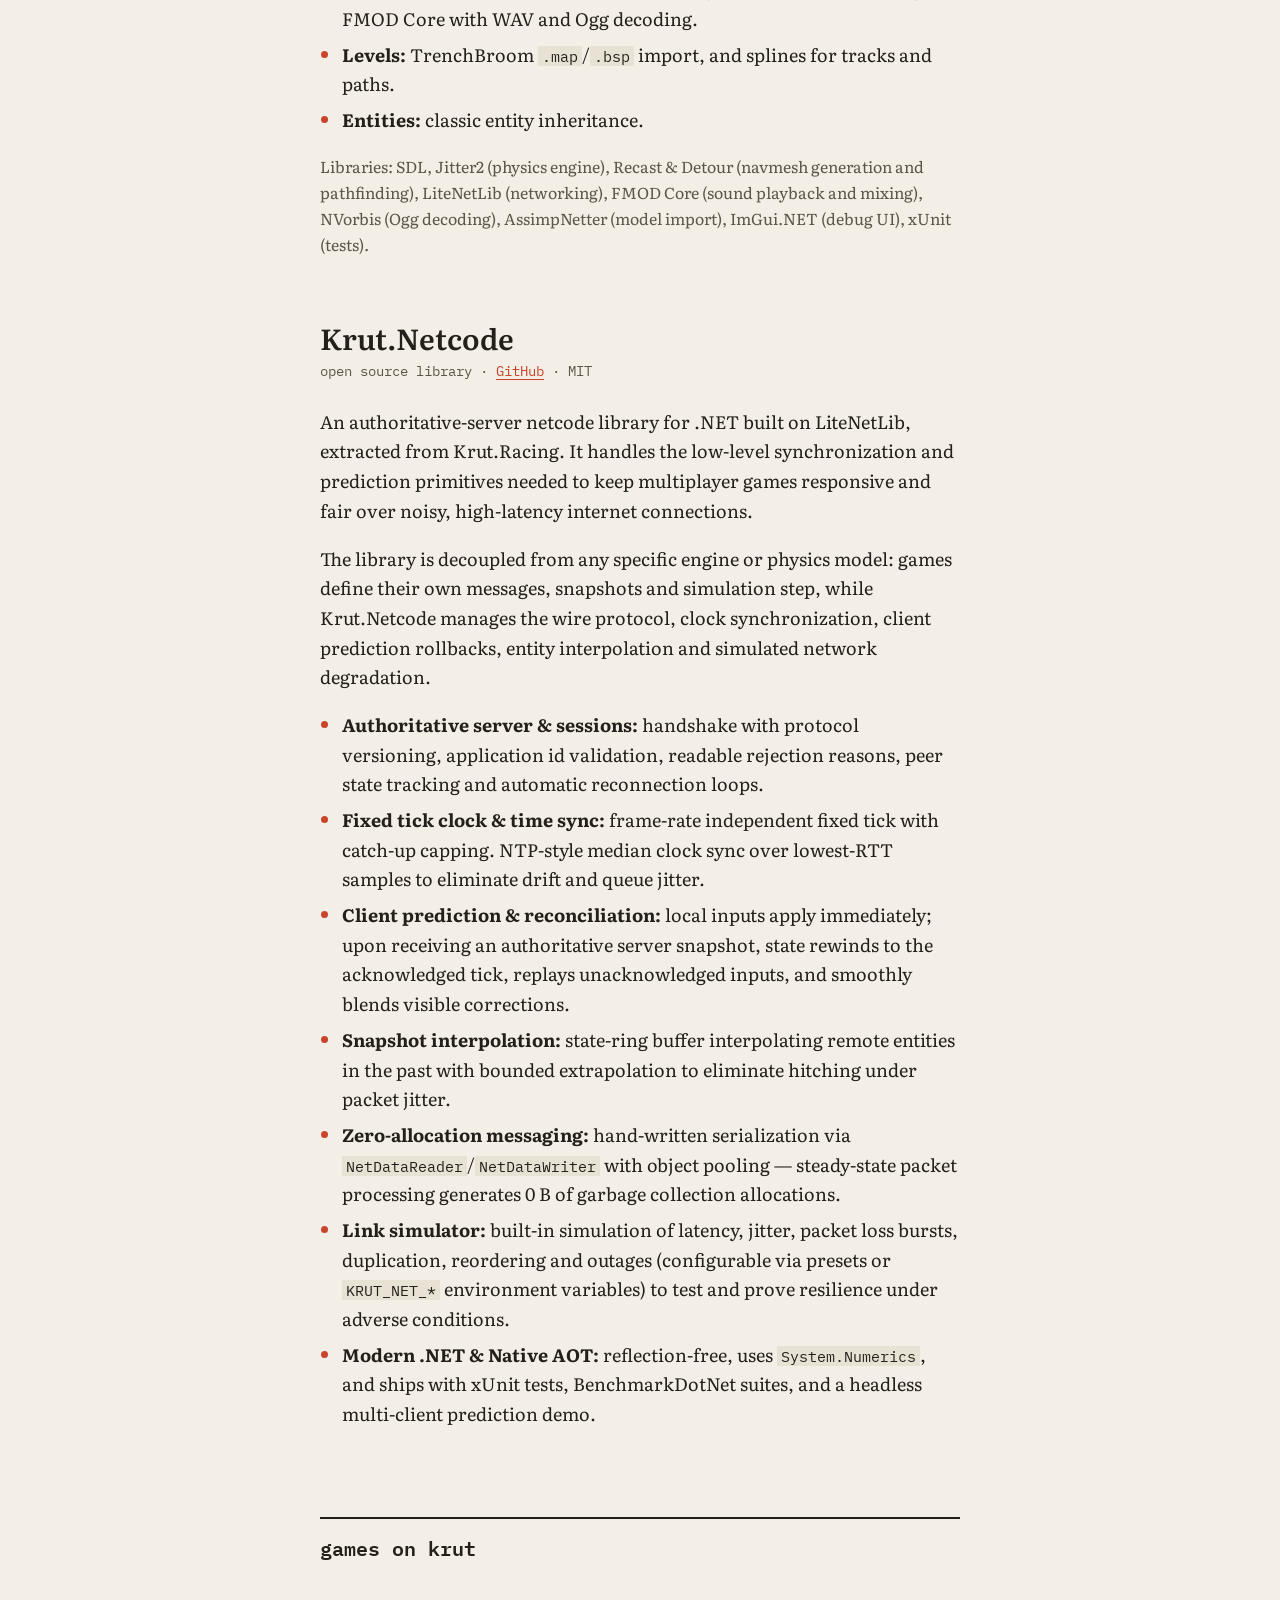
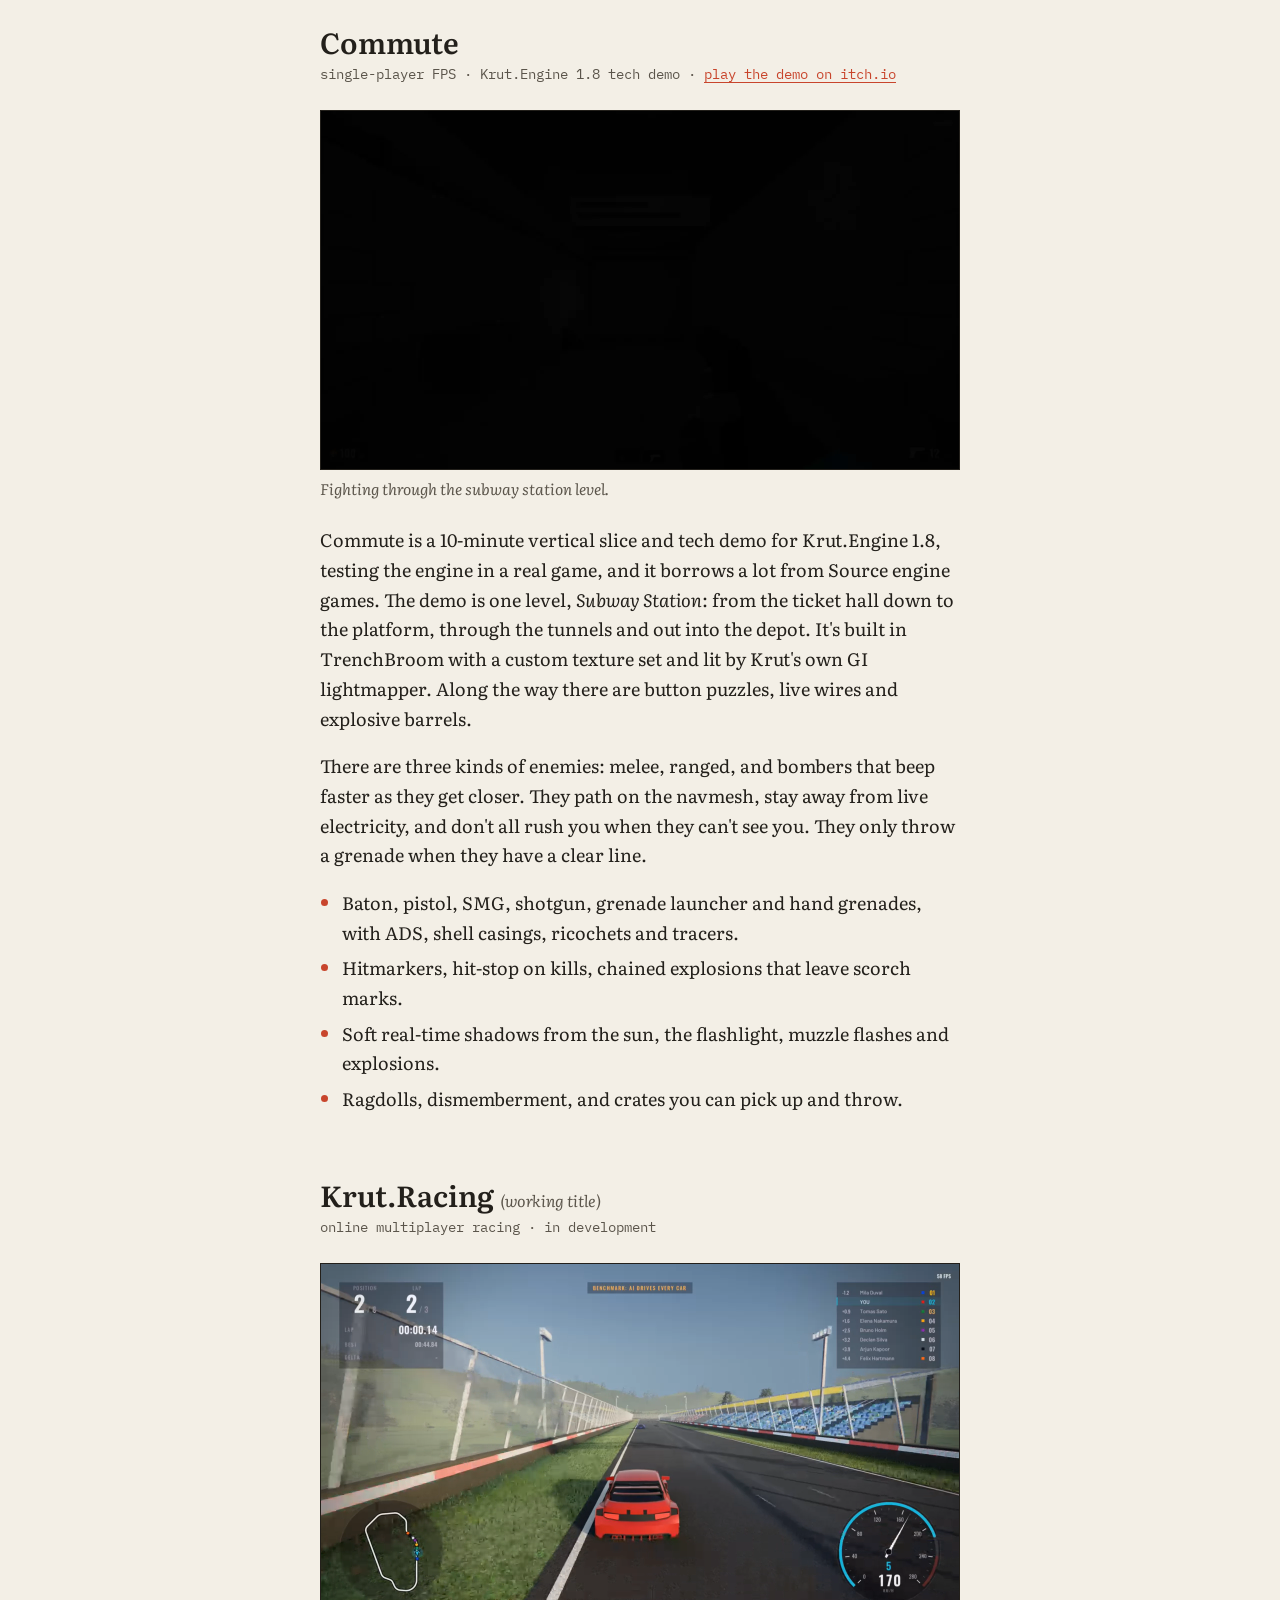
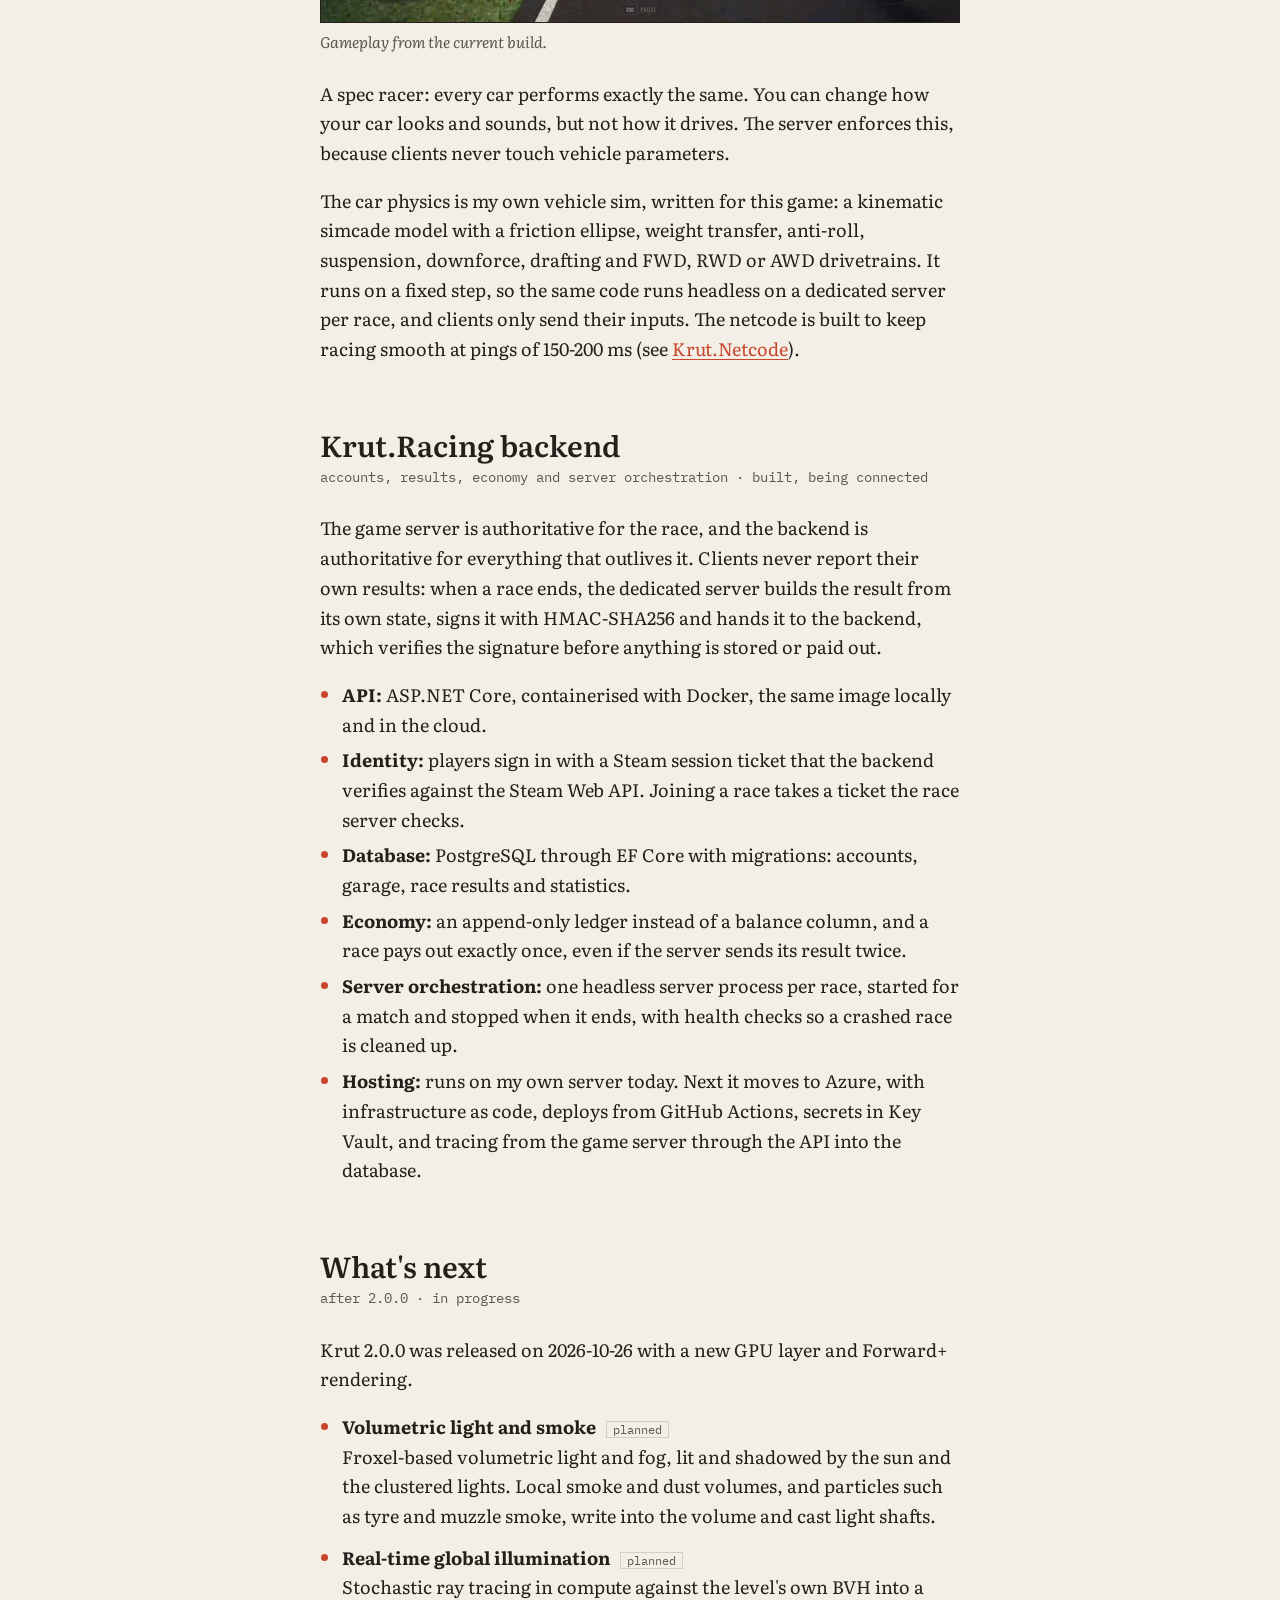
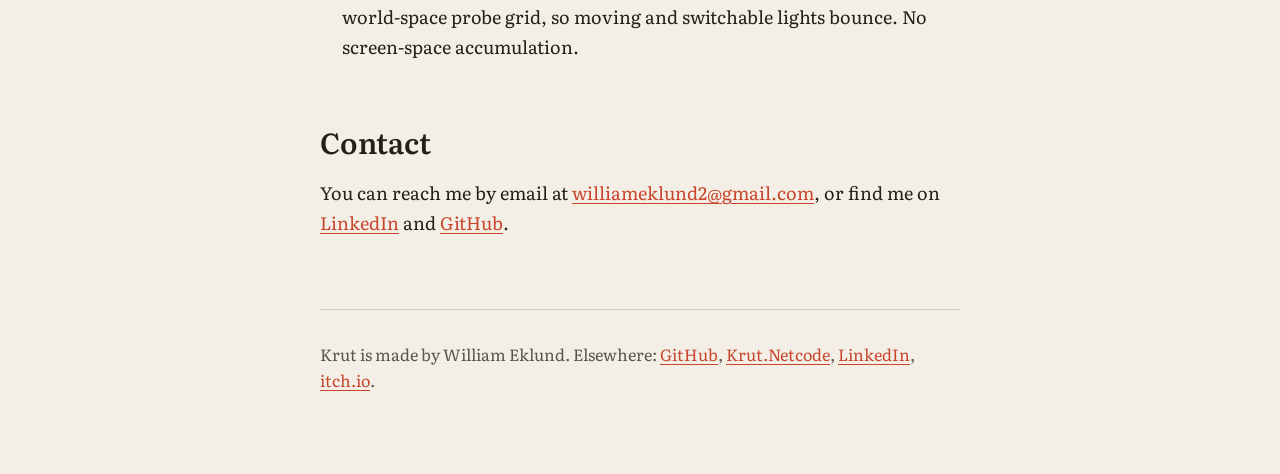
==== commit 50f86824: "Update Commute to explicitly mention Krut.Engine 1.8 tech demo" ====
--- a/index.html
+++ b/index.html
@@ -155,7 +155,7 @@
 <!-- ================= COMMUTE ================= -->
 <section class="project" id="commute">
   <h2>Commute</h2>
-  <p class="meta">single-player FPS &middot; prototype &middot; <a href="https://cedsson.itch.io/commute" target="_blank" rel="noopener">play the demo on itch.io</a></p>
+  <p class="meta">single-player FPS &middot; Krut.Engine 1.8 tech demo &middot; <a href="https://cedsson.itch.io/commute" target="_blank" rel="noopener">play the demo on itch.io</a></p>
 
   <figure>
     <video src="assets/media/commute-gameplay.webm" poster="assets/media/commute-poster.jpg" loop muted playsinline preload="none" aria-label="Commute gameplay: combat inside a lowpoly subway station"></video>
@@ -163,7 +163,7 @@
   </figure>
 
   <p>
-    Commute is how the engine gets tested in a real game, and it borrows a lot from Source engine
+    Commute is a 10-minute vertical slice and tech demo for Krut.Engine 1.8, testing the engine in a real game, and it borrows a lot from Source engine
     games. The demo is one level, <i>Subway Station</i>: from the ticket hall down to the platform,
     through the tunnels and out into the depot. It's built in TrenchBroom with a custom texture
     set and lit by Krut's own GI lightmapper. Along the way there are button puzzles, live wires and
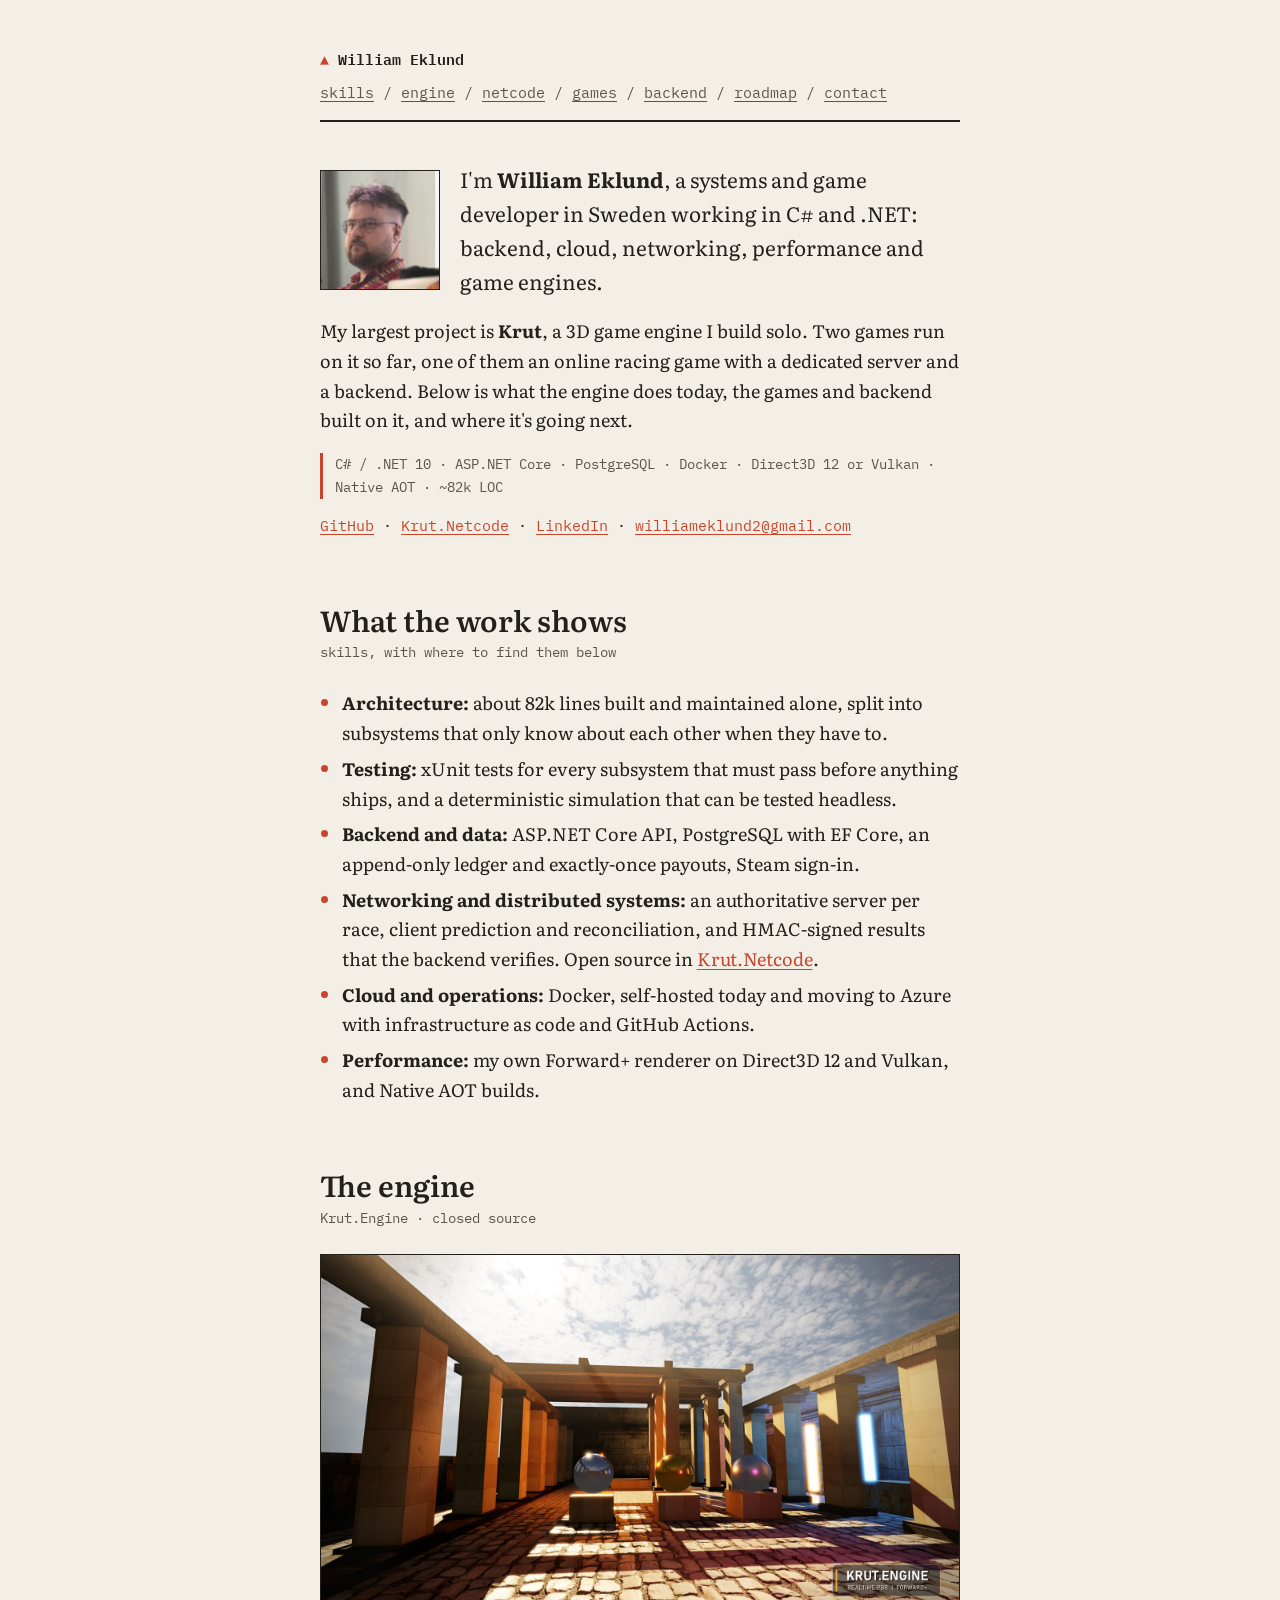
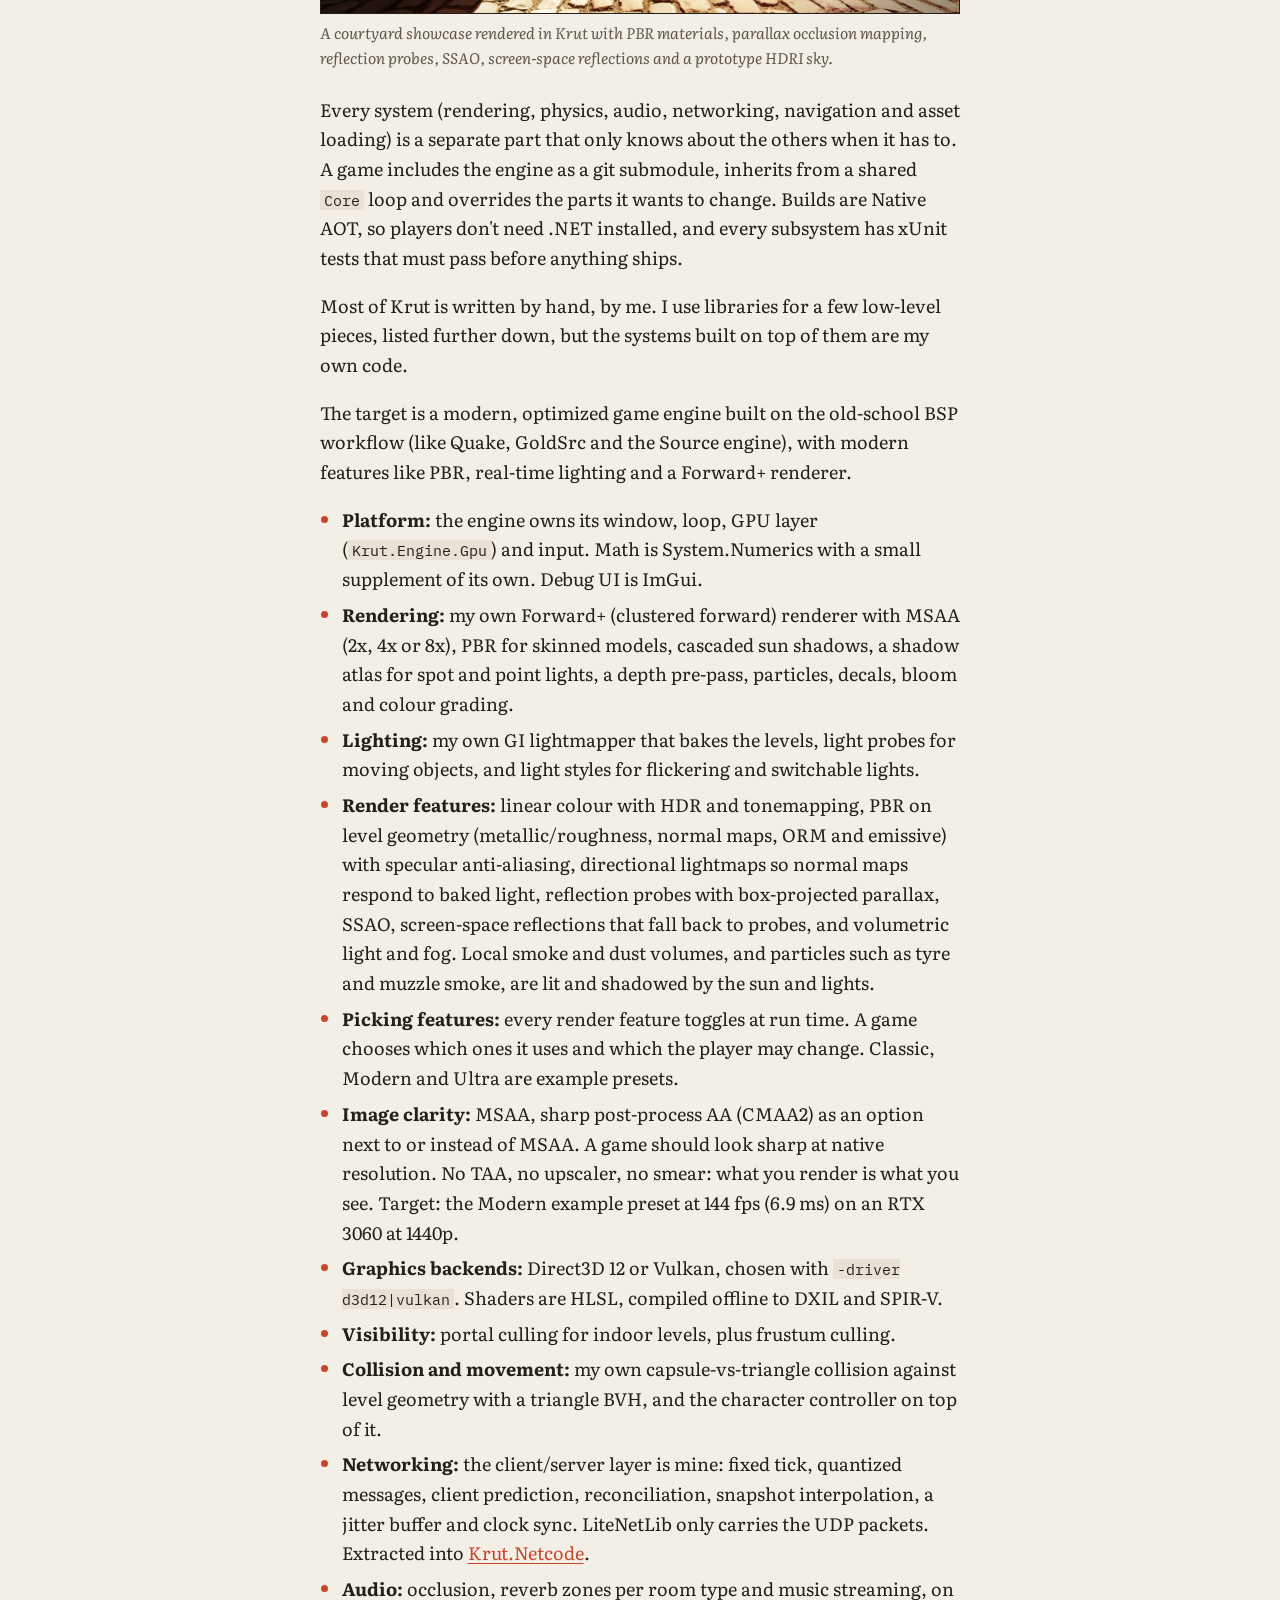
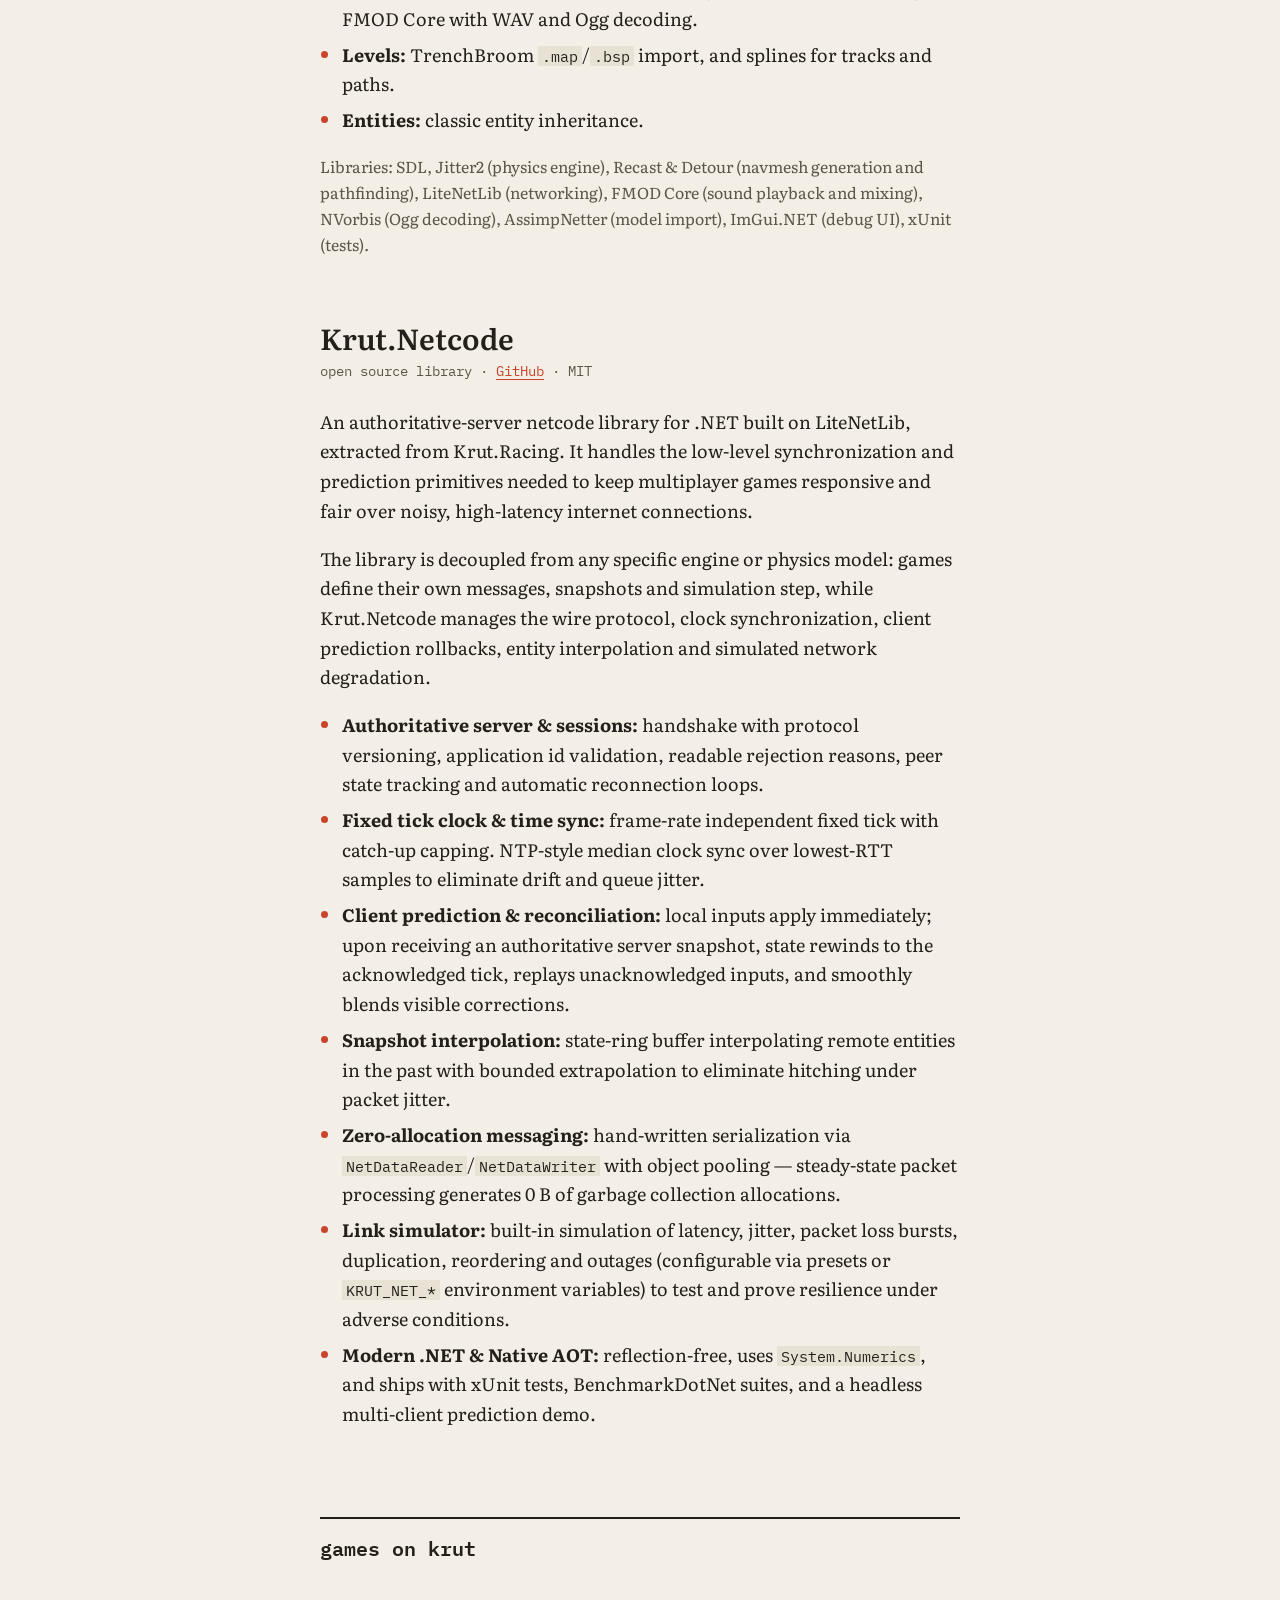
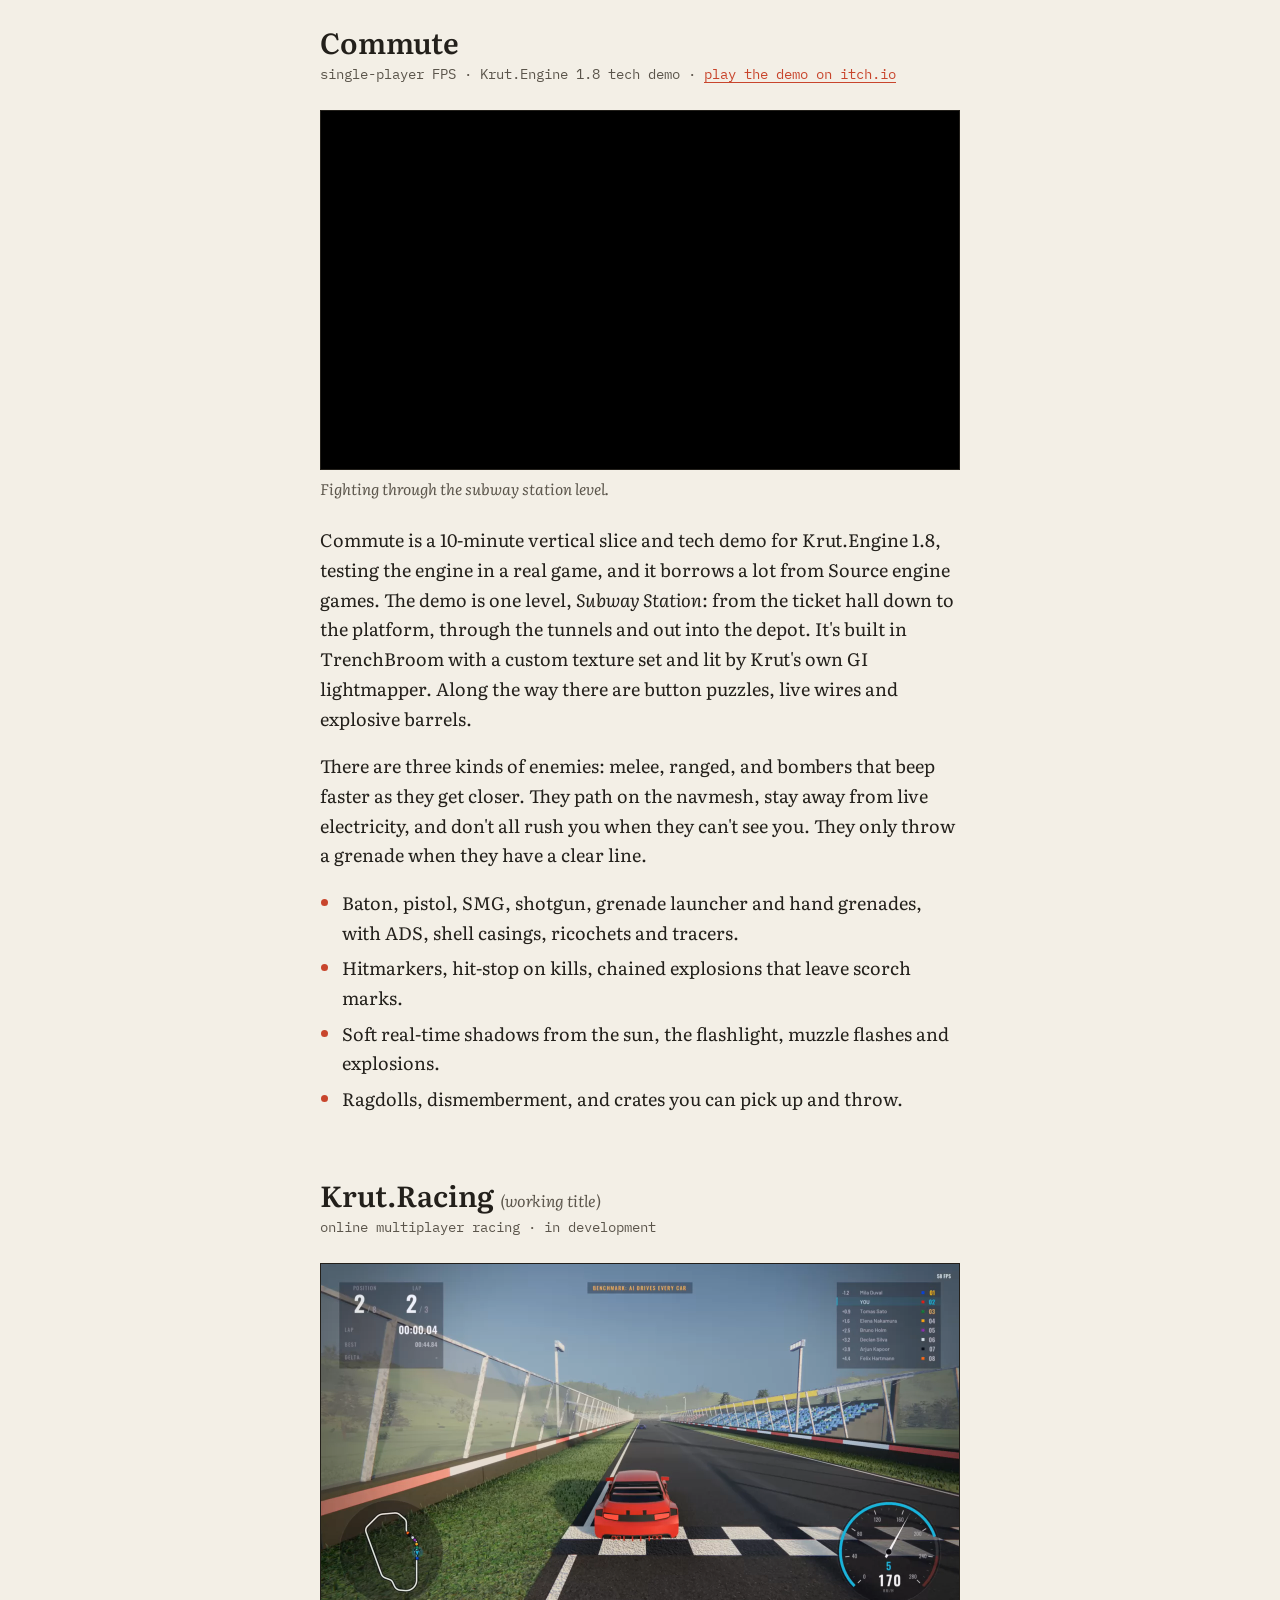
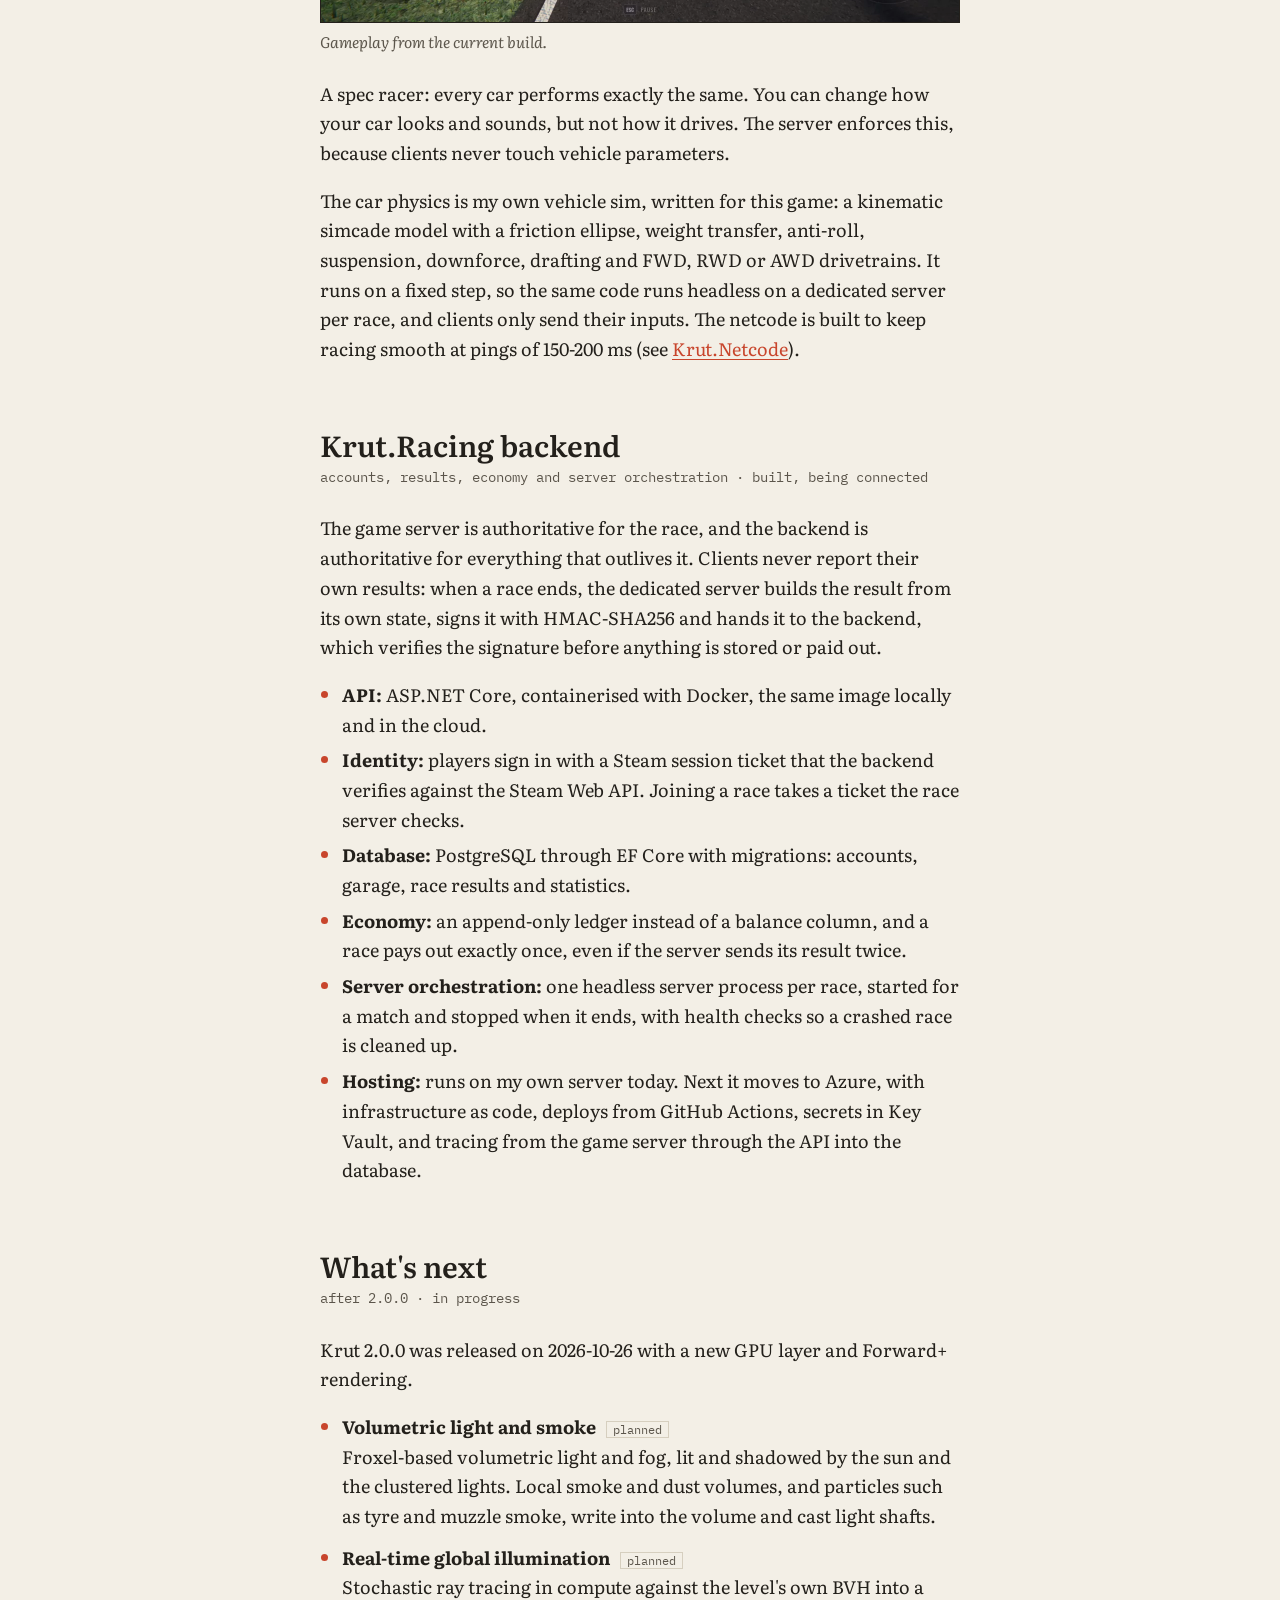
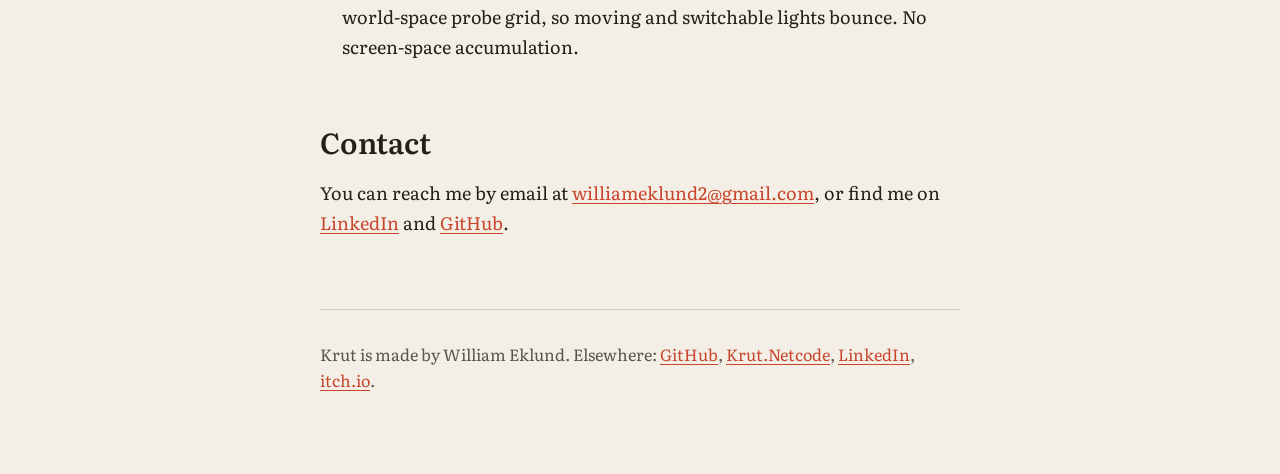
==== commit e4b0b825: "Update target resolution from 1080p to 1440p at 144 fps on RTX 3060" ====
--- a/index.html
+++ b/index.html
@@ -106,7 +106,7 @@
     <li><b>Lighting:</b> my own GI lightmapper that bakes the levels, light probes for moving objects, and light styles for flickering and switchable lights.</li>
     <li><b>Render features:</b> linear colour with HDR and tonemapping, PBR on level geometry (metallic/roughness, normal maps, ORM and emissive) with specular anti-aliasing, directional lightmaps so normal maps respond to baked light, reflection probes with box-projected parallax, SSAO, screen-space reflections that fall back to probes, and volumetric light and fog. Local smoke and dust volumes, and particles such as tyre and muzzle smoke, are lit and shadowed by the sun and lights.</li>
     <li><b>Picking features:</b> every render feature toggles at run time. A game chooses which ones it uses and which the player may change. Classic, Modern and Ultra are example presets.</li>
-    <li><b>Image clarity:</b> MSAA, sharp post-process AA (CMAA2) as an option next to or instead of MSAA. A game should look sharp at native resolution. No TAA, no upscaler, no smear: what you render is what you see. Target: the Modern example preset at 144 fps (6.9 ms) on an RTX 3060 at 1080p.</li>
+    <li><b>Image clarity:</b> MSAA, sharp post-process AA (CMAA2) as an option next to or instead of MSAA. A game should look sharp at native resolution. No TAA, no upscaler, no smear: what you render is what you see. Target: the Modern example preset at 144 fps (6.9 ms) on an RTX 3060 at 1440p.</li>
     <li><b>Graphics backends:</b> Direct3D 12 or Vulkan, chosen with <code>-driver d3d12|vulkan</code>. Shaders are HLSL, compiled offline to DXIL and SPIR-V.</li>
     <li><b>Visibility:</b> portal culling for indoor levels, plus frustum culling.</li>
     <li><b>Collision and movement:</b> my own capsule-vs-triangle collision against level geometry with a triangle BVH, and the character controller on top of it.</li>
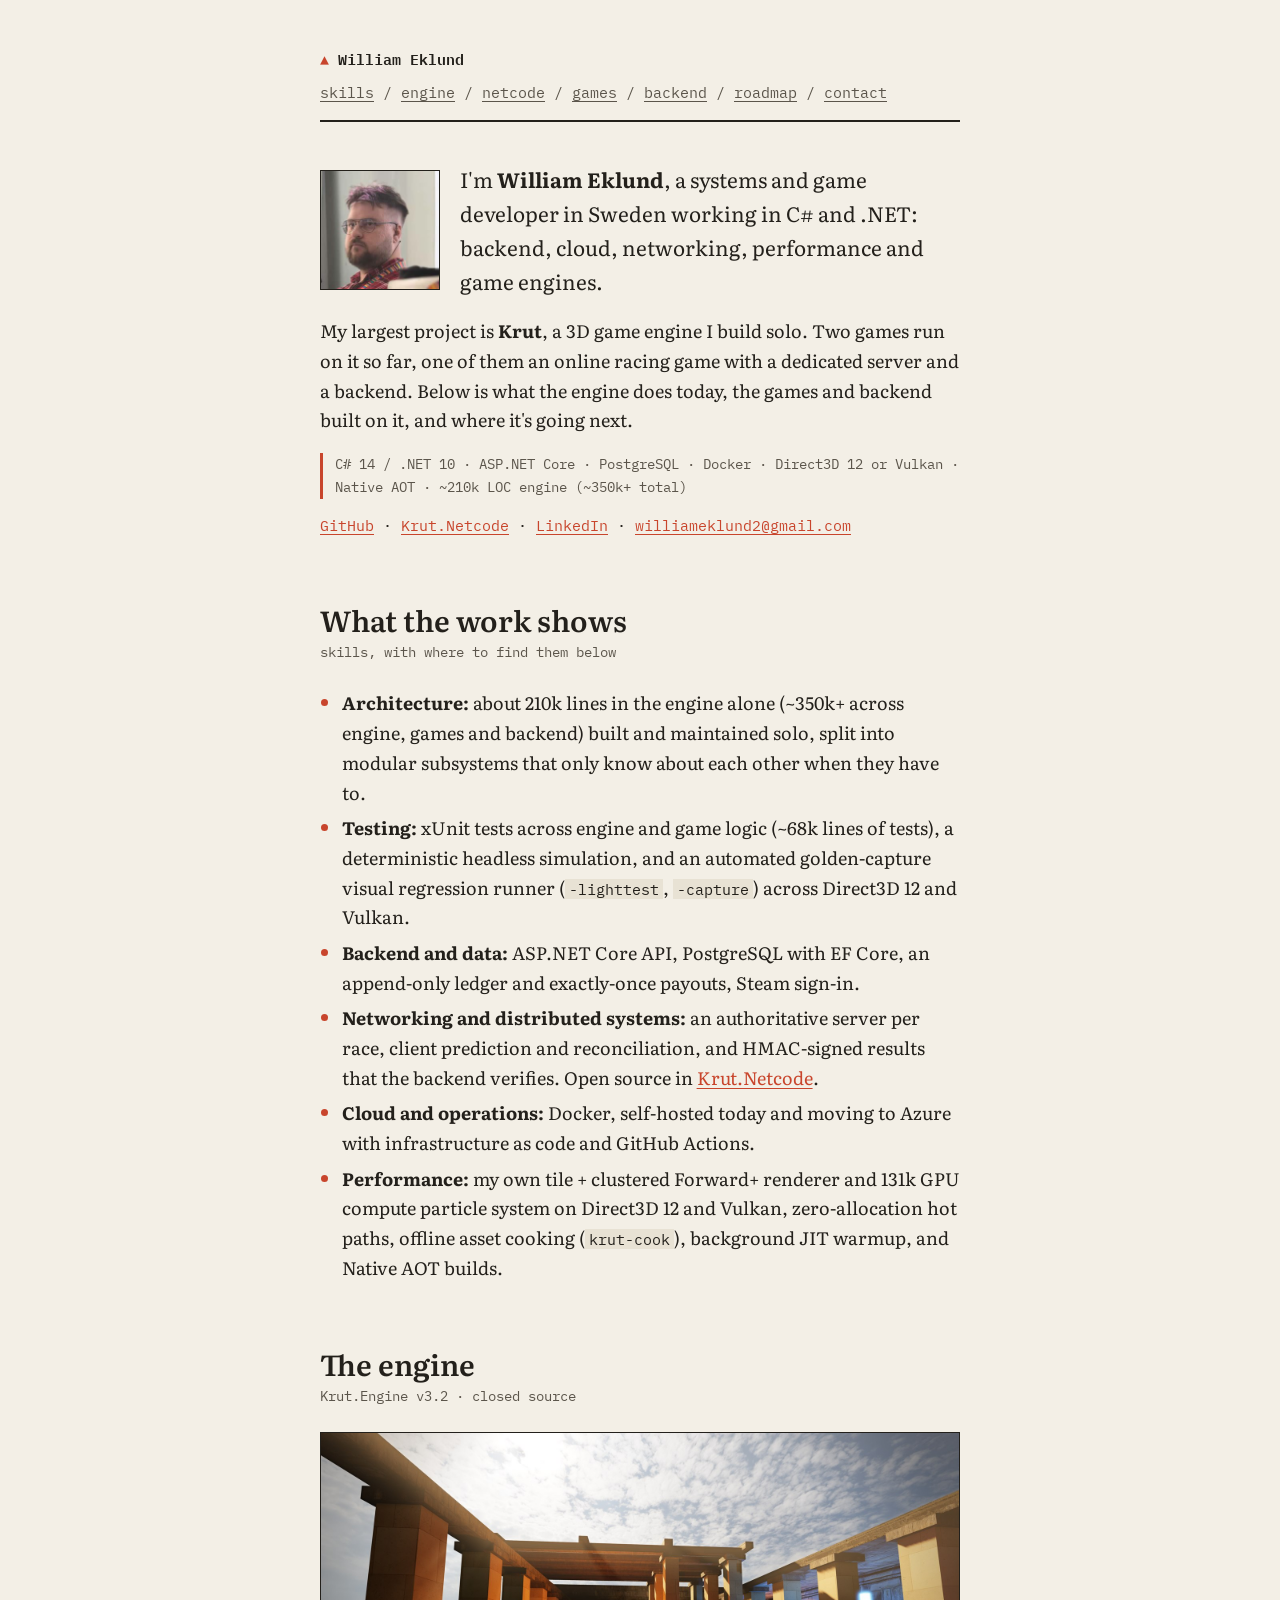
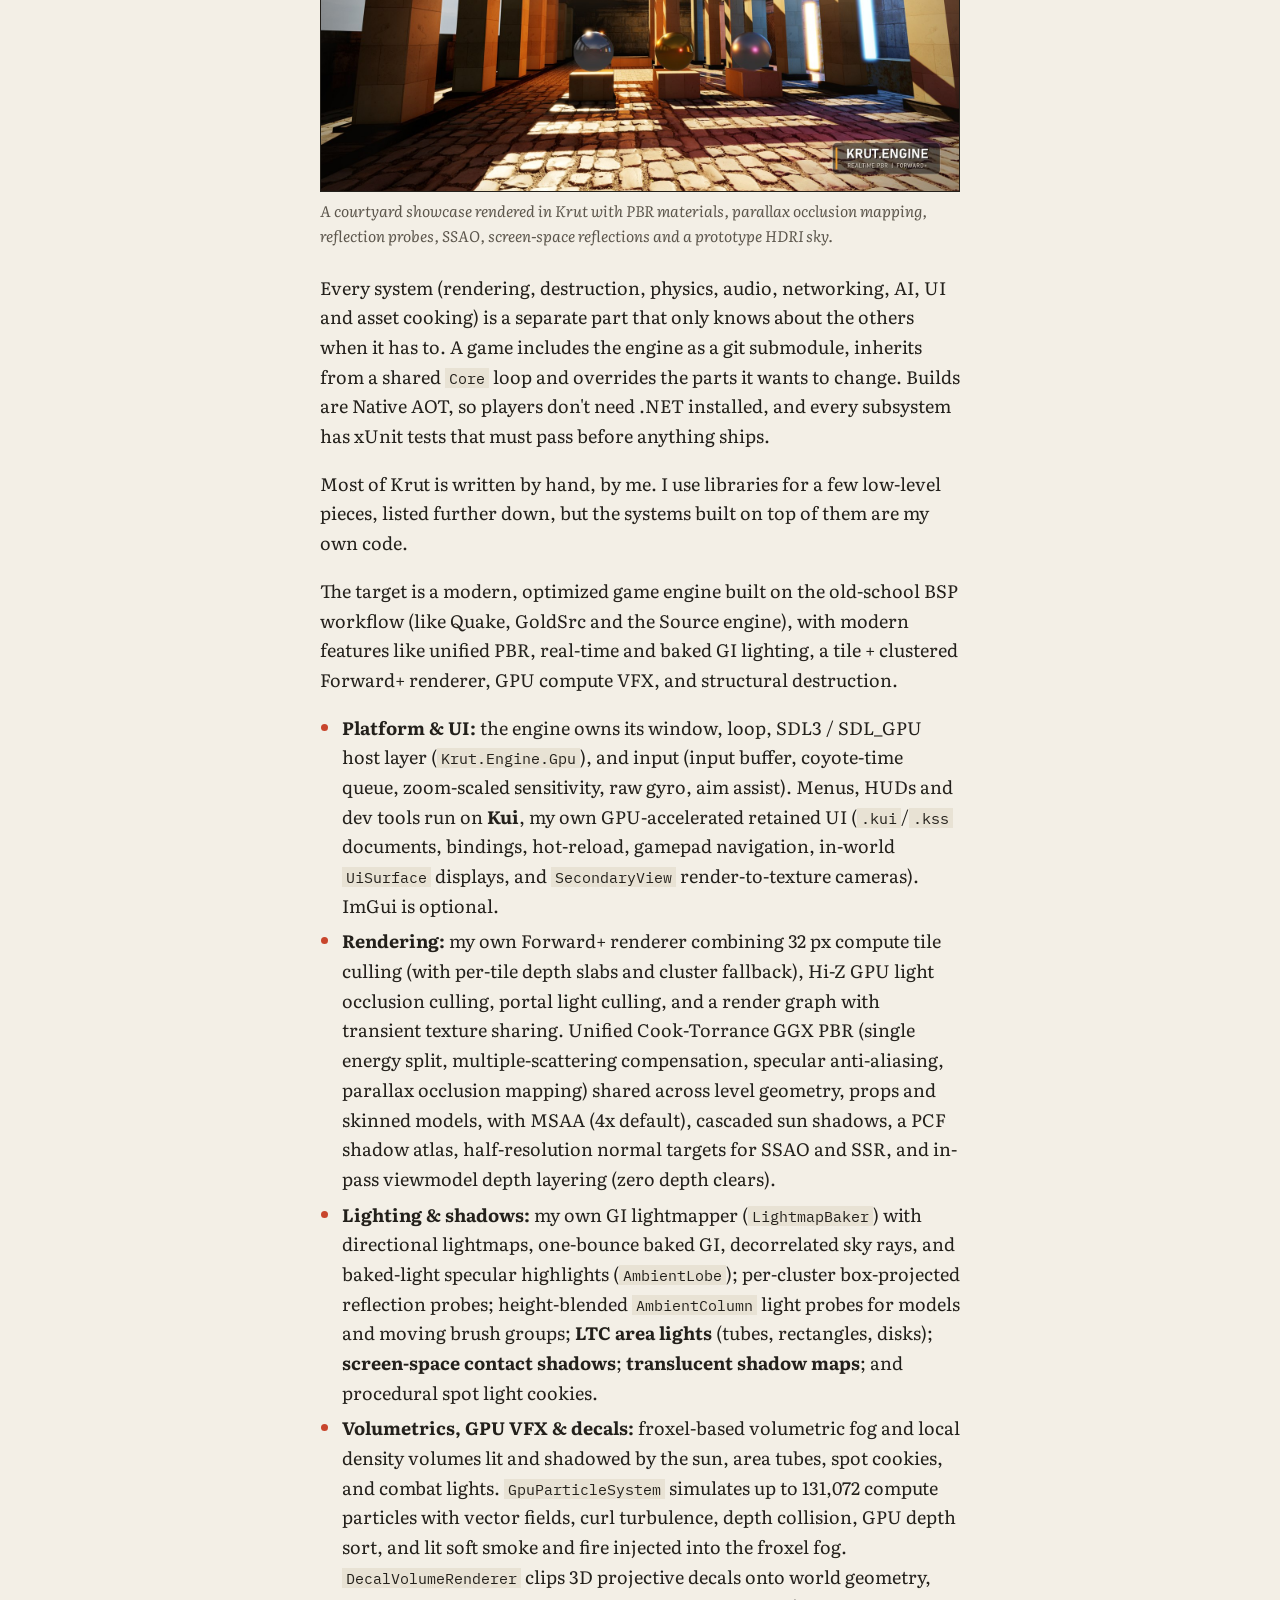
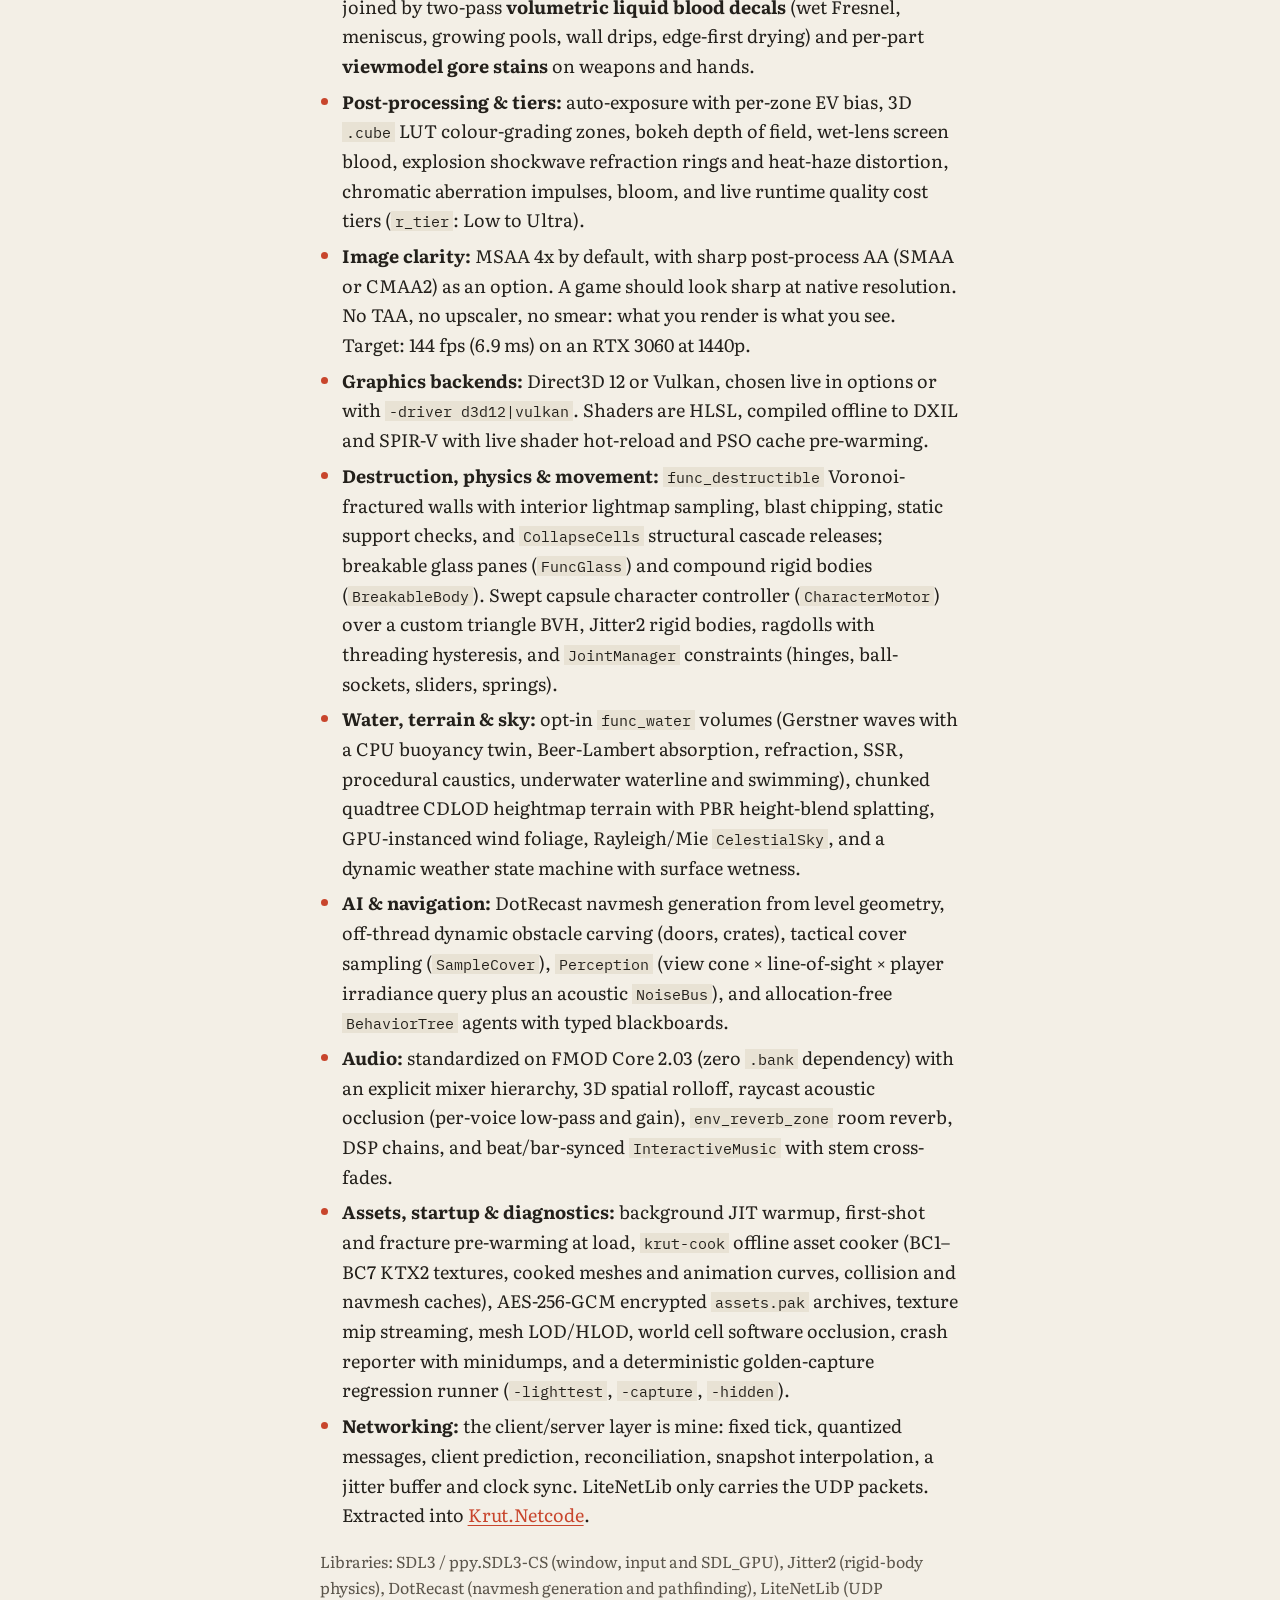
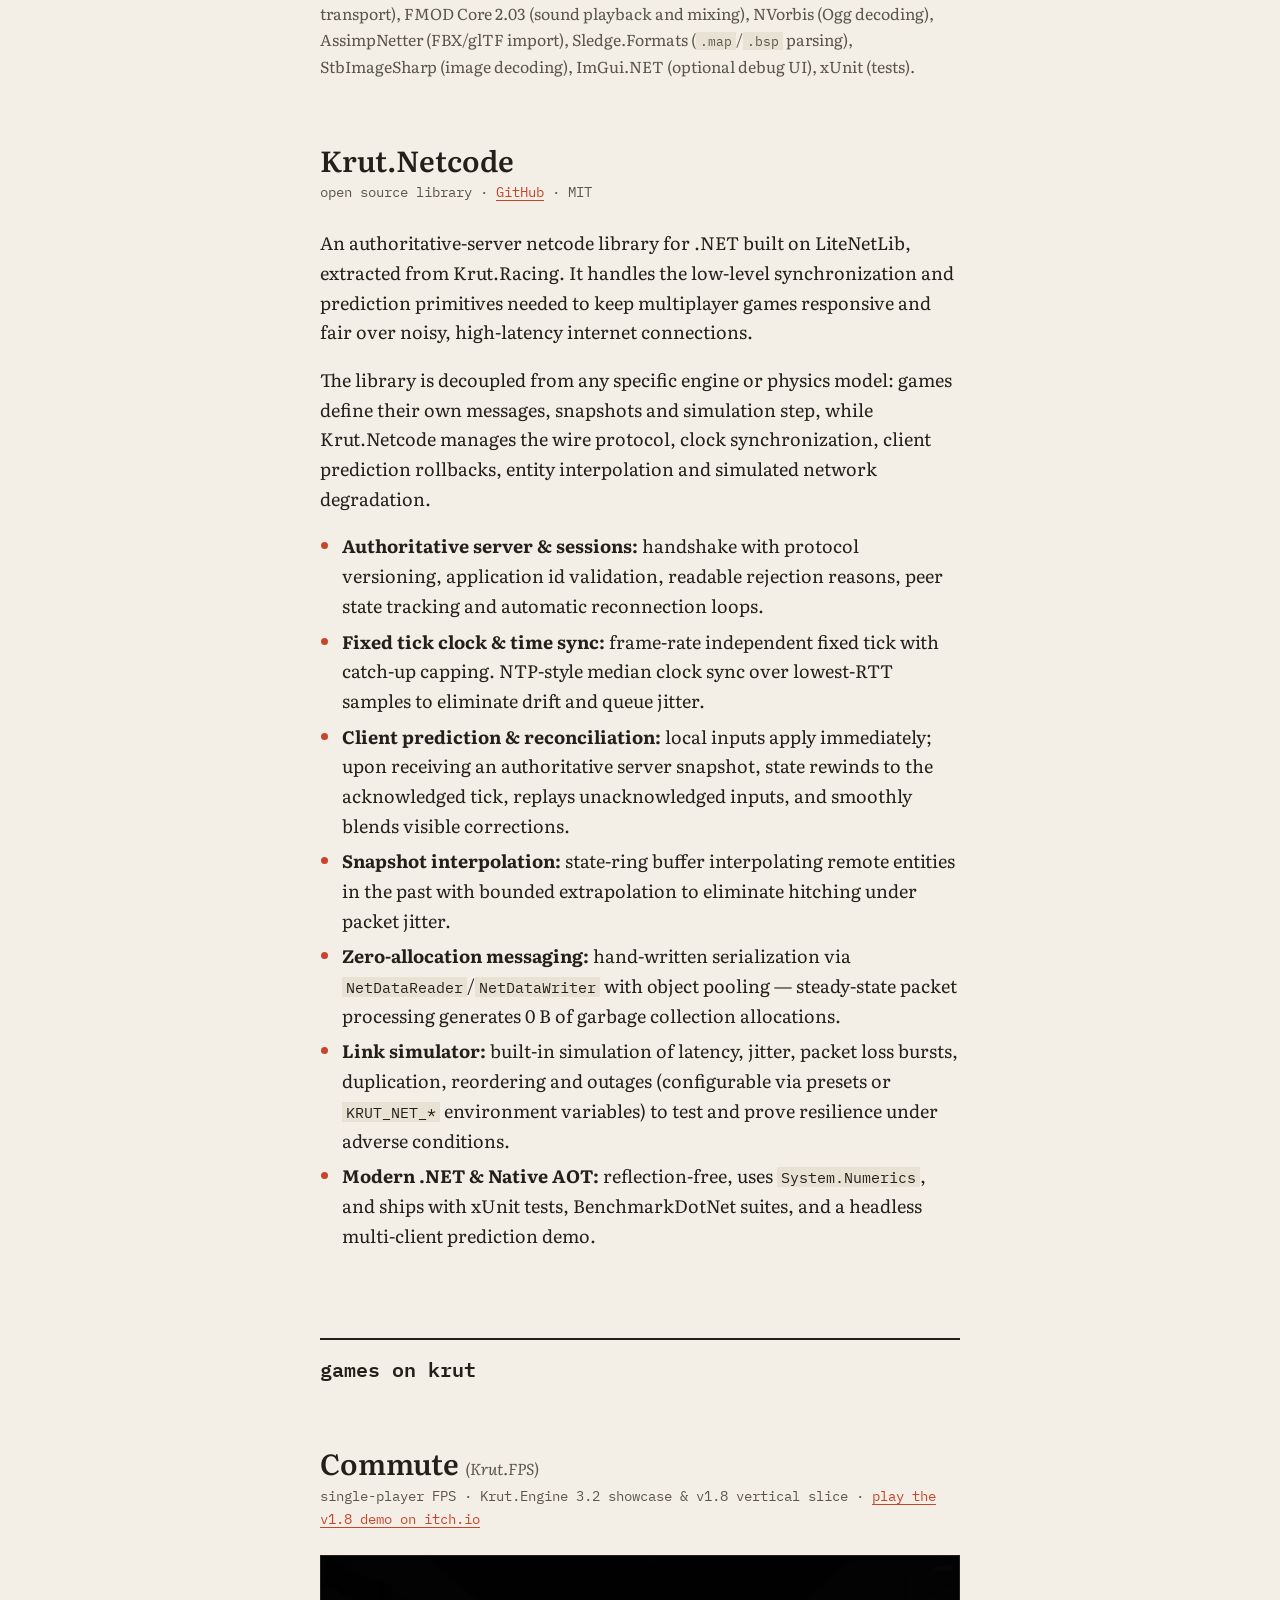
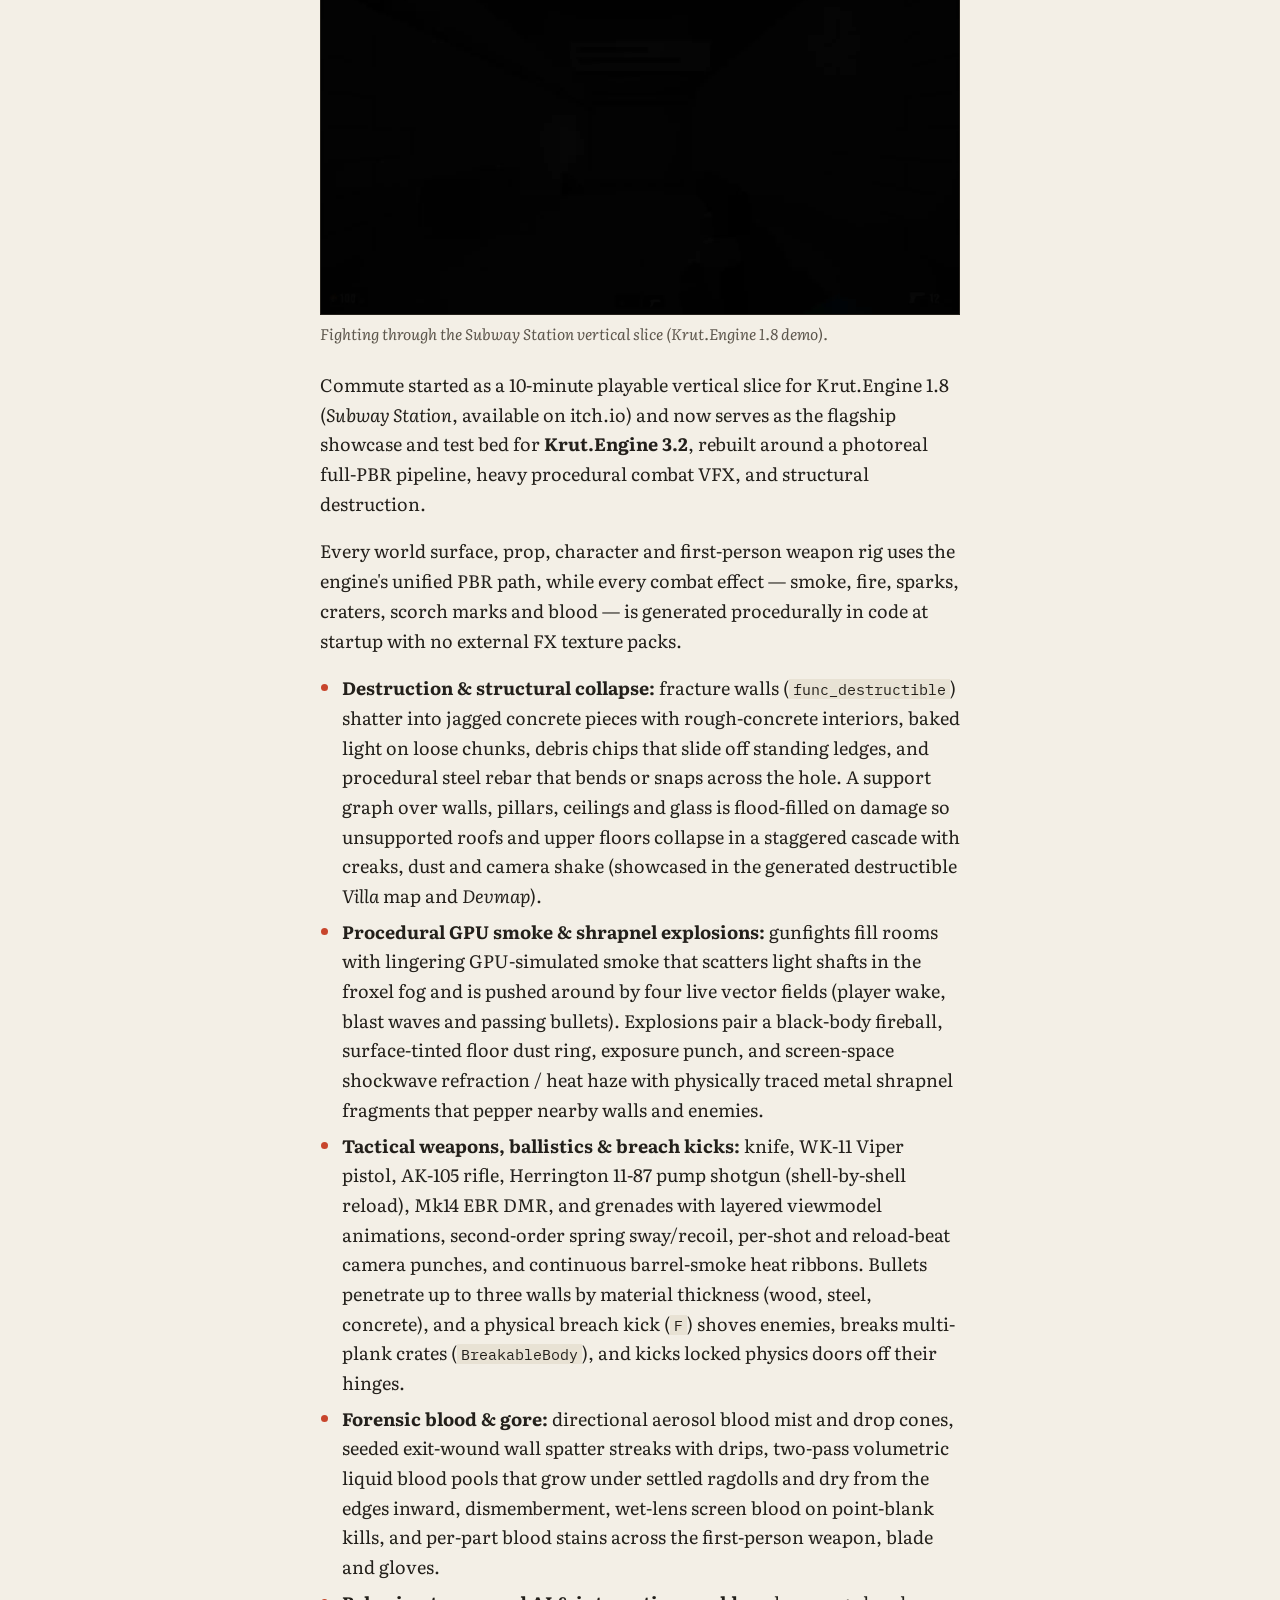
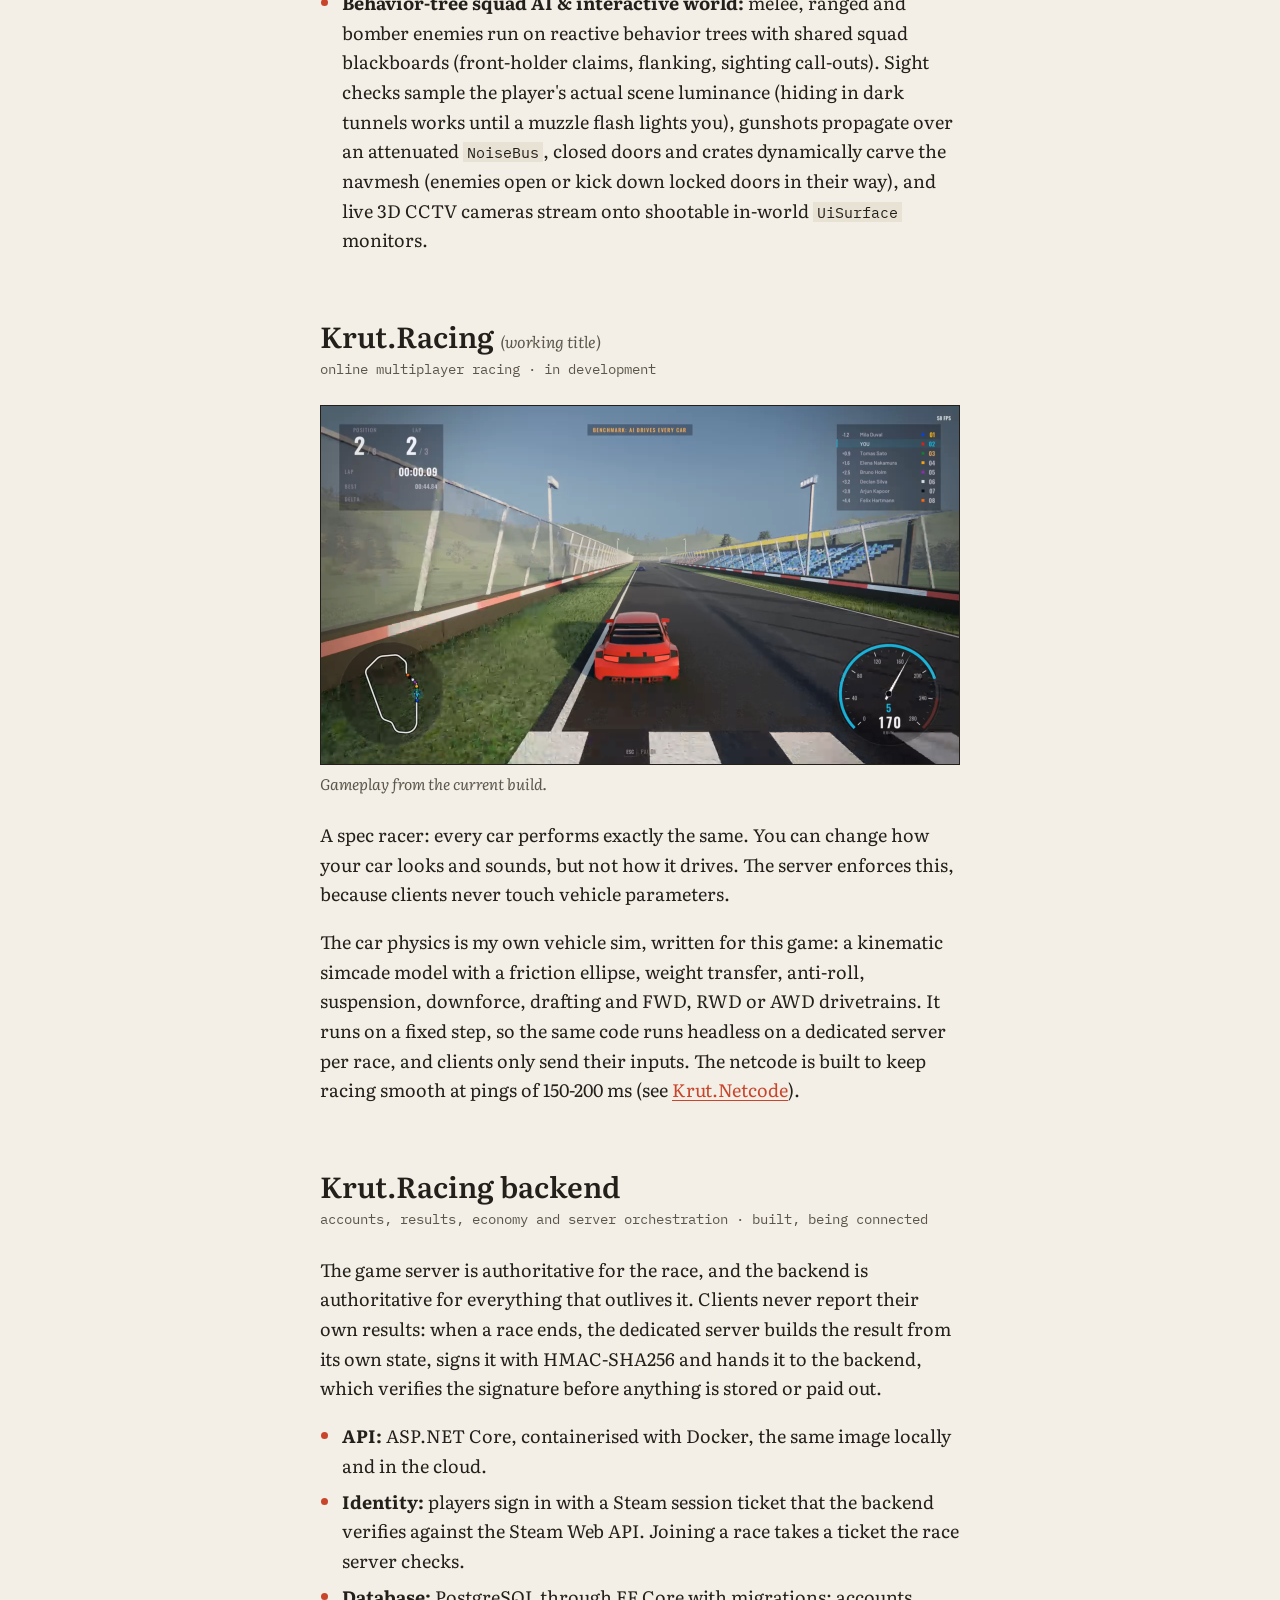
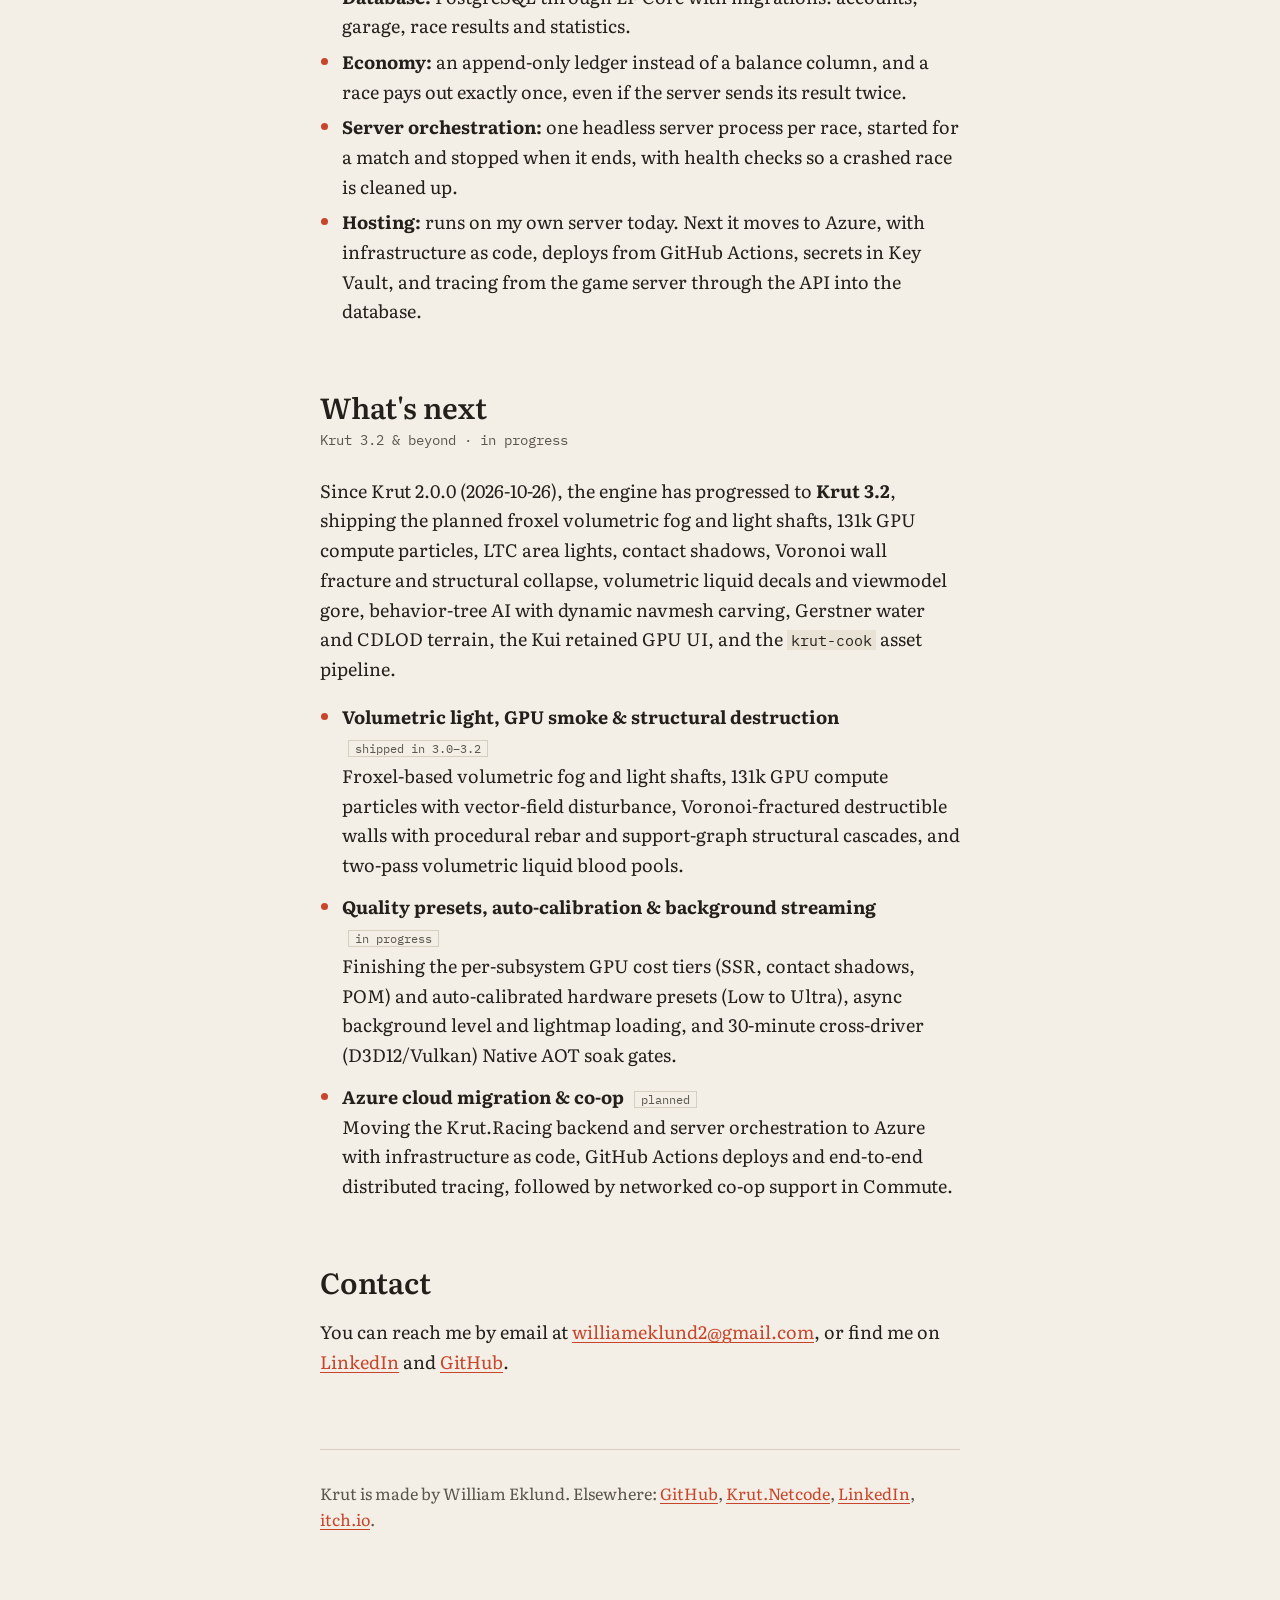
==== commit 957362dd: "Update portfolio to Krut.Engine v3.2 and latest Commute systems" ====
--- a/index.html
+++ b/index.html
@@ -48,7 +48,7 @@
     the engine does today, the games and backend built on it, and where it's going next.
   </p>
   <p class="facts">
-    C# / .NET 10 &middot; ASP.NET Core &middot; PostgreSQL &middot; Docker &middot; Direct3D 12 or Vulkan &middot; Native AOT &middot; ~82k LOC
+    C# 14 / .NET 10 &middot; ASP.NET Core &middot; PostgreSQL &middot; Docker &middot; Direct3D 12 or Vulkan &middot; Native AOT &middot; ~210k LOC engine (~350k+ total)
   </p>
   <p class="links">
     <a href="https://github.com/Cedsson" target="_blank" rel="noopener">GitHub</a> &middot;
@@ -64,19 +64,19 @@
   <p class="meta">skills, with where to find them below</p>
 
   <ul>
-    <li><b>Architecture:</b> about 82k lines built and maintained alone, split into subsystems that only know about each other when they have to.</li>
-    <li><b>Testing:</b> xUnit tests for every subsystem that must pass before anything ships, and a deterministic simulation that can be tested headless.</li>
+    <li><b>Architecture:</b> about 210k lines in the engine alone (~350k+ across engine, games and backend) built and maintained solo, split into modular subsystems that only know about each other when they have to.</li>
+    <li><b>Testing:</b> xUnit tests across engine and game logic (~68k lines of tests), a deterministic headless simulation, and an automated golden-capture visual regression runner (<code>-lighttest</code>, <code>-capture</code>) across Direct3D 12 and Vulkan.</li>
     <li><b>Backend and data:</b> ASP.NET Core API, PostgreSQL with EF Core, an append-only ledger and exactly-once payouts, Steam sign-in.</li>
     <li><b>Networking and distributed systems:</b> an authoritative server per race, client prediction and reconciliation, and HMAC-signed results that the backend verifies. Open source in <a href="#netcode">Krut.Netcode</a>.</li>
     <li><b>Cloud and operations:</b> Docker, self-hosted today and moving to Azure with infrastructure as code and GitHub Actions.</li>
-    <li><b>Performance:</b> my own Forward+ renderer on Direct3D 12 and Vulkan, and Native AOT builds.</li>
+    <li><b>Performance:</b> my own tile + clustered Forward+ renderer and 131k GPU compute particle system on Direct3D 12 and Vulkan, zero-allocation hot paths, offline asset cooking (<code>krut-cook</code>), background JIT warmup, and Native AOT builds.</li>
   </ul>
 </section>
 
 <!-- ================= ENGINE ================= -->
 <section class="project" id="engine">
   <h2>The engine</h2>
-  <p class="meta">Krut.Engine &middot; closed source</p>
+  <p class="meta">Krut.Engine v3.2 &middot; closed source</p>
 
   <figure>
     <img src="assets/media/krut-showcase.jpg" width="1600" height="900" loading="lazy" alt="A sunlit stone courtyard rendered in Krut: a pergola casting striped shadows on cobblestones, three metal spheres on plinths, glowing light strips and a cloudy sky">
@@ -84,7 +84,7 @@
   </figure>
 
   <p>
-    Every system (rendering, physics, audio, networking, navigation and asset loading) is a
+    Every system (rendering, destruction, physics, audio, networking, AI, UI and asset cooking) is a
     separate part that only knows about the others when it has to. A game includes the engine as a
     git submodule, inherits from a shared <code>Core</code> loop and overrides the parts it wants to
     change. Builds are Native AOT, so players don't need .NET installed, and every subsystem
@@ -97,29 +97,29 @@
   </p>
 
   <p>
-    The target is a modern, optimized game engine built on the old-school BSP workflow (like Quake, GoldSrc and the Source engine), with modern features like PBR, real-time lighting and a Forward+ renderer.
-  </p>
-
-  <ul>
-    <li><b>Platform:</b> the engine owns its window, loop, GPU layer (<code>Krut.Engine.Gpu</code>) and input. Math is System.Numerics with a small supplement of its own. Debug UI is ImGui.</li>
-    <li><b>Rendering:</b> my own Forward+ (clustered forward) renderer with MSAA (2x, 4x or 8x), PBR for skinned models, cascaded sun shadows, a shadow atlas for spot and point lights, a depth pre-pass, particles, decals, bloom and colour grading.</li>
-    <li><b>Lighting:</b> my own GI lightmapper that bakes the levels, light probes for moving objects, and light styles for flickering and switchable lights.</li>
-    <li><b>Render features:</b> linear colour with HDR and tonemapping, PBR on level geometry (metallic/roughness, normal maps, ORM and emissive) with specular anti-aliasing, directional lightmaps so normal maps respond to baked light, reflection probes with box-projected parallax, SSAO, screen-space reflections that fall back to probes, and volumetric light and fog. Local smoke and dust volumes, and particles such as tyre and muzzle smoke, are lit and shadowed by the sun and lights.</li>
-    <li><b>Picking features:</b> every render feature toggles at run time. A game chooses which ones it uses and which the player may change. Classic, Modern and Ultra are example presets.</li>
-    <li><b>Image clarity:</b> MSAA, sharp post-process AA (CMAA2) as an option next to or instead of MSAA. A game should look sharp at native resolution. No TAA, no upscaler, no smear: what you render is what you see. Target: the Modern example preset at 144 fps (6.9 ms) on an RTX 3060 at 1440p.</li>
-    <li><b>Graphics backends:</b> Direct3D 12 or Vulkan, chosen with <code>-driver d3d12|vulkan</code>. Shaders are HLSL, compiled offline to DXIL and SPIR-V.</li>
-    <li><b>Visibility:</b> portal culling for indoor levels, plus frustum culling.</li>
-    <li><b>Collision and movement:</b> my own capsule-vs-triangle collision against level geometry with a triangle BVH, and the character controller on top of it.</li>
+    The target is a modern, optimized game engine built on the old-school BSP workflow (like Quake, GoldSrc and the Source engine), with modern features like unified PBR, real-time and baked GI lighting, a tile + clustered Forward+ renderer, GPU compute VFX, and structural destruction.
+  </p>
+
+  <ul>
+    <li><b>Platform &amp; UI:</b> the engine owns its window, loop, SDL3 / SDL_GPU host layer (<code>Krut.Engine.Gpu</code>), and input (input buffer, coyote-time queue, zoom-scaled sensitivity, raw gyro, aim assist). Menus, HUDs and dev tools run on <b>Kui</b>, my own GPU-accelerated retained UI (<code>.kui</code>/<code>.kss</code> documents, bindings, hot-reload, gamepad navigation, in-world <code>UiSurface</code> displays, and <code>SecondaryView</code> render-to-texture cameras). ImGui is optional.</li>
+    <li><b>Rendering:</b> my own Forward+ renderer combining 32 px compute tile culling (with per-tile depth slabs and cluster fallback), Hi-Z GPU light occlusion culling, portal light culling, and a render graph with transient texture sharing. Unified Cook-Torrance GGX PBR (single energy split, multiple-scattering compensation, specular anti-aliasing, parallax occlusion mapping) shared across level geometry, props and skinned models, with MSAA (4x default), cascaded sun shadows, a PCF shadow atlas, half-resolution normal targets for SSAO and SSR, and in-pass viewmodel depth layering (zero depth clears).</li>
+    <li><b>Lighting &amp; shadows:</b> my own GI lightmapper (<code>LightmapBaker</code>) with directional lightmaps, one-bounce baked GI, decorrelated sky rays, and baked-light specular highlights (<code>AmbientLobe</code>); per-cluster box-projected reflection probes; height-blended <code>AmbientColumn</code> light probes for models and moving brush groups; <b>LTC area lights</b> (tubes, rectangles, disks); <b>screen-space contact shadows</b>; <b>translucent shadow maps</b>; and procedural spot light cookies.</li>
+    <li><b>Volumetrics, GPU VFX &amp; decals:</b> froxel-based volumetric fog and local density volumes lit and shadowed by the sun, area tubes, spot cookies, and combat lights. <code>GpuParticleSystem</code> simulates up to 131,072 compute particles with vector fields, curl turbulence, depth collision, GPU depth sort, and lit soft smoke and fire injected into the froxel fog. <code>DecalVolumeRenderer</code> clips 3D projective decals onto world geometry, joined by two-pass <b>volumetric liquid blood decals</b> (wet Fresnel, meniscus, growing pools, wall drips, edge-first drying) and per-part <b>viewmodel gore stains</b> on weapons and hands.</li>
+    <li><b>Post-processing &amp; tiers:</b> auto-exposure with per-zone EV bias, 3D <code>.cube</code> LUT colour-grading zones, bokeh depth of field, wet-lens screen blood, explosion shockwave refraction rings and heat-haze distortion, chromatic aberration impulses, bloom, and live runtime quality cost tiers (<code>r_tier</code>: Low to Ultra).</li>
+    <li><b>Image clarity:</b> MSAA 4x by default, with sharp post-process AA (SMAA or CMAA2) as an option. A game should look sharp at native resolution. No TAA, no upscaler, no smear: what you render is what you see. Target: 144 fps (6.9 ms) on an RTX 3060 at 1440p.</li>
+    <li><b>Graphics backends:</b> Direct3D 12 or Vulkan, chosen live in options or with <code>-driver d3d12|vulkan</code>. Shaders are HLSL, compiled offline to DXIL and SPIR-V with live shader hot-reload and PSO cache pre-warming.</li>
+    <li><b>Destruction, physics &amp; movement:</b> <code>func_destructible</code> Voronoi-fractured walls with interior lightmap sampling, blast chipping, static support checks, and <code>CollapseCells</code> structural cascade releases; breakable glass panes (<code>FuncGlass</code>) and compound rigid bodies (<code>BreakableBody</code>). Swept capsule character controller (<code>CharacterMotor</code>) over a custom triangle BVH, Jitter2 rigid bodies, ragdolls with threading hysteresis, and <code>JointManager</code> constraints (hinges, ball-sockets, sliders, springs).</li>
+    <li><b>Water, terrain &amp; sky:</b> opt-in <code>func_water</code> volumes (Gerstner waves with a CPU buoyancy twin, Beer-Lambert absorption, refraction, SSR, procedural caustics, underwater waterline and swimming), chunked quadtree CDLOD heightmap terrain with PBR height-blend splatting, GPU-instanced wind foliage, Rayleigh/Mie <code>CelestialSky</code>, and a dynamic weather state machine with surface wetness.</li>
+    <li><b>AI &amp; navigation:</b> DotRecast navmesh generation from level geometry, off-thread dynamic obstacle carving (doors, crates), tactical cover sampling (<code>SampleCover</code>), <code>Perception</code> (view cone &times; line-of-sight &times; player irradiance query plus an acoustic <code>NoiseBus</code>), and allocation-free <code>BehaviorTree</code> agents with typed blackboards.</li>
+    <li><b>Audio:</b> standardized on FMOD Core 2.03 (zero <code>.bank</code> dependency) with an explicit mixer hierarchy, 3D spatial rolloff, raycast acoustic occlusion (per-voice low-pass and gain), <code>env_reverb_zone</code> room reverb, DSP chains, and beat/bar-synced <code>InteractiveMusic</code> with stem cross-fades.</li>
+    <li><b>Assets, startup &amp; diagnostics:</b> background JIT warmup, first-shot and fracture pre-warming at load, <code>krut-cook</code> offline asset cooker (BC1–BC7 KTX2 textures, cooked meshes and animation curves, collision and navmesh caches), AES-256-GCM encrypted <code>assets.pak</code> archives, texture mip streaming, mesh LOD/HLOD, world cell software occlusion, crash reporter with minidumps, and a deterministic golden-capture regression runner (<code>-lighttest</code>, <code>-capture</code>, <code>-hidden</code>).</li>
     <li><b>Networking:</b> the client/server layer is mine: fixed tick, quantized messages, client prediction, reconciliation, snapshot interpolation, a jitter buffer and clock sync. LiteNetLib only carries the UDP packets. Extracted into <a href="#netcode">Krut.Netcode</a>.</li>
-    <li><b>Audio:</b> occlusion, reverb zones per room type and music streaming, on FMOD Core with WAV and Ogg decoding.</li>
-    <li><b>Levels:</b> TrenchBroom <code>.map</code>/<code>.bsp</code> import, and splines for tracks and paths.</li>
-    <li><b>Entities:</b> classic entity inheritance.</li>
   </ul>
 
   <p class="small">
-      Libraries: SDL, Jitter2 (physics engine), Recast &amp; Detour (navmesh generation
-      and pathfinding), LiteNetLib (networking), FMOD Core (sound playback and mixing), NVorbis (Ogg decoding), AssimpNetter (model import),
-      ImGui.NET (debug UI), xUnit (tests).
+      Libraries: SDL3 / ppy.SDL3-CS (window, input and SDL_GPU), Jitter2 (rigid-body physics), DotRecast (navmesh generation
+      and pathfinding), LiteNetLib (UDP transport), FMOD Core 2.03 (sound playback and mixing), NVorbis (Ogg decoding), AssimpNetter (FBX/glTF import),
+      Sledge.Formats (<code>.map</code>/<code>.bsp</code> parsing), StbImageSharp (image decoding), ImGui.NET (optional debug UI), xUnit (tests).
   </p>
 </section>
 
@@ -154,32 +154,31 @@
 
 <!-- ================= COMMUTE ================= -->
 <section class="project" id="commute">
-  <h2>Commute</h2>
-  <p class="meta">single-player FPS &middot; Krut.Engine 1.8 tech demo &middot; <a href="https://cedsson.itch.io/commute" target="_blank" rel="noopener">play the demo on itch.io</a></p>
+  <h2>Commute <span class="aside">(Krut.FPS)</span></h2>
+  <p class="meta">single-player FPS &middot; Krut.Engine 3.2 showcase &amp; v1.8 vertical slice &middot; <a href="https://cedsson.itch.io/commute" target="_blank" rel="noopener">play the v1.8 demo on itch.io</a></p>
 
   <figure>
-    <video src="assets/media/commute-gameplay.webm" poster="assets/media/commute-poster.jpg" loop muted playsinline preload="none" aria-label="Commute gameplay: combat inside a lowpoly subway station"></video>
-    <figcaption>Fighting through the subway station level.</figcaption>
+    <video src="assets/media/commute-gameplay.webm" poster="assets/media/commute-poster.jpg" loop muted playsinline preload="none" aria-label="Commute gameplay: combat inside a subway station"></video>
+    <figcaption>Fighting through the Subway Station vertical slice (Krut.Engine 1.8 demo).</figcaption>
   </figure>
 
   <p>
-    Commute is a 10-minute vertical slice and tech demo for Krut.Engine 1.8, testing the engine in a real game, and it borrows a lot from Source engine
-    games. The demo is one level, <i>Subway Station</i>: from the ticket hall down to the platform,
-    through the tunnels and out into the depot. It's built in TrenchBroom with a custom texture
-    set and lit by Krut's own GI lightmapper. Along the way there are button puzzles, live wires and
-    explosive barrels.
-  </p>
-  <p>
-    There are three kinds of enemies: melee, ranged, and bombers that beep faster as they get
-    closer. They path on the navmesh, stay away from live electricity, and don't all rush you when
-    they can't see you. They only throw a grenade when they have a clear line.
-  </p>
-
-  <ul>
-    <li>Baton, pistol, SMG, shotgun, grenade launcher and hand grenades, with ADS, shell casings, ricochets and tracers.</li>
-    <li>Hitmarkers, hit-stop on kills, chained explosions that leave scorch marks.</li>
-    <li>Soft real-time shadows from the sun, the flashlight, muzzle flashes and explosions.</li>
-    <li>Ragdolls, dismemberment, and crates you can pick up and throw.</li>
+    Commute started as a 10-minute playable vertical slice for Krut.Engine 1.8 (<i>Subway Station</i>,
+    available on itch.io) and now serves as the flagship showcase and test bed for <b>Krut.Engine 3.2</b>,
+    rebuilt around a photoreal full-PBR pipeline, heavy procedural combat VFX, and structural destruction.
+  </p>
+  <p>
+    Every world surface, prop, character and first-person weapon rig uses the engine's unified PBR path,
+    while every combat effect — smoke, fire, sparks, craters, scorch marks and blood — is generated
+    procedurally in code at startup with no external FX texture packs.
+  </p>
+
+  <ul>
+    <li><b>Destruction &amp; structural collapse:</b> fracture walls (<code>func_destructible</code>) shatter into jagged concrete pieces with rough-concrete interiors, baked light on loose chunks, debris chips that slide off standing ledges, and procedural steel rebar that bends or snaps across the hole. A support graph over walls, pillars, ceilings and glass is flood-filled on damage so unsupported roofs and upper floors collapse in a staggered cascade with creaks, dust and camera shake (showcased in the generated destructible <i>Villa</i> map and <i>Devmap</i>).</li>
+    <li><b>Procedural GPU smoke &amp; shrapnel explosions:</b> gunfights fill rooms with lingering GPU-simulated smoke that scatters light shafts in the froxel fog and is pushed around by four live vector fields (player wake, blast waves and passing bullets). Explosions pair a black-body fireball, surface-tinted floor dust ring, exposure punch, and screen-space shockwave refraction / heat haze with physically traced metal shrapnel fragments that pepper nearby walls and enemies.</li>
+    <li><b>Tactical weapons, ballistics &amp; breach kicks:</b> knife, WK-11 Viper pistol, AK-105 rifle, Herrington 11-87 pump shotgun (shell-by-shell reload), Mk14 EBR DMR, and grenades with layered viewmodel animations, second-order spring sway/recoil, per-shot and reload-beat camera punches, and continuous barrel-smoke heat ribbons. Bullets penetrate up to three walls by material thickness (wood, steel, concrete), and a physical breach kick (<code>F</code>) shoves enemies, breaks multi-plank crates (<code>BreakableBody</code>), and kicks locked physics doors off their hinges.</li>
+    <li><b>Forensic blood &amp; gore:</b> directional aerosol blood mist and drop cones, seeded exit-wound wall spatter streaks with drips, two-pass volumetric liquid blood pools that grow under settled ragdolls and dry from the edges inward, dismemberment, wet-lens screen blood on point-blank kills, and per-part blood stains across the first-person weapon, blade and gloves.</li>
+    <li><b>Behavior-tree squad AI &amp; interactive world:</b> melee, ranged and bomber enemies run on reactive behavior trees with shared squad blackboards (front-holder claims, flanking, sighting call-outs). Sight checks sample the player's actual scene luminance (hiding in dark tunnels works until a muzzle flash lights you), gunshots propagate over an attenuated <code>NoiseBus</code>, closed doors and crates dynamically carve the navmesh (enemies open or kick down locked doors in their way), and live 3D CCTV cameras stream onto shootable in-world <code>UiSurface</code> monitors.</li>
   </ul>
 </section>
 
@@ -231,17 +230,23 @@
 <!-- ================= ROADMAP ================= -->
 <section class="project" id="next">
   <h2>What's next</h2>
-  <p class="meta">after 2.0.0 &middot; in progress</p>
-
-  <p>
-    Krut 2.0.0 was released on 2026-10-26 with a new GPU layer and Forward+ rendering.
-  </p>
-
-  <ul>
-    <li><b>Volumetric light and smoke</b> <span class="status">planned</span><br>
-      Froxel-based volumetric light and fog, lit and shadowed by the sun and the clustered lights. Local smoke and dust volumes, and particles such as tyre and muzzle smoke, write into the volume and cast light shafts.</li>
-    <li><b>Real-time global illumination</b> <span class="status">planned</span><br>
-      Stochastic ray tracing in compute against the level's own BVH into a world-space probe grid, so moving and switchable lights bounce. No screen-space accumulation.</li>
+  <p class="meta">Krut 3.2 &amp; beyond &middot; in progress</p>
+
+  <p>
+    Since Krut 2.0.0 (2026-10-26), the engine has progressed to <b>Krut 3.2</b>, shipping the planned
+    froxel volumetric fog and light shafts, 131k GPU compute particles, LTC area lights, contact shadows,
+    Voronoi wall fracture and structural collapse, volumetric liquid decals and viewmodel gore, behavior-tree AI
+    with dynamic navmesh carving, Gerstner water and CDLOD terrain, the Kui retained GPU UI, and the
+    <code>krut-cook</code> asset pipeline.
+  </p>
+
+  <ul>
+    <li><b>Volumetric light, GPU smoke &amp; structural destruction</b> <span class="status">shipped in 3.0–3.2</span><br>
+      Froxel-based volumetric fog and light shafts, 131k GPU compute particles with vector-field disturbance, Voronoi-fractured destructible walls with procedural rebar and support-graph structural cascades, and two-pass volumetric liquid blood pools.</li>
+    <li><b>Quality presets, auto-calibration &amp; background streaming</b> <span class="status">in progress</span><br>
+      Finishing the per-subsystem GPU cost tiers (SSR, contact shadows, POM) and auto-calibrated hardware presets (Low to Ultra), async background level and lightmap loading, and 30-minute cross-driver (D3D12/Vulkan) Native AOT soak gates.</li>
+    <li><b>Azure cloud migration &amp; co-op</b> <span class="status">planned</span><br>
+      Moving the Krut.Racing backend and server orchestration to Azure with infrastructure as code, GitHub Actions deploys and end-to-end distributed tracing, followed by networked co-op support in Commute.</li>
   </ul>
 </section>
 
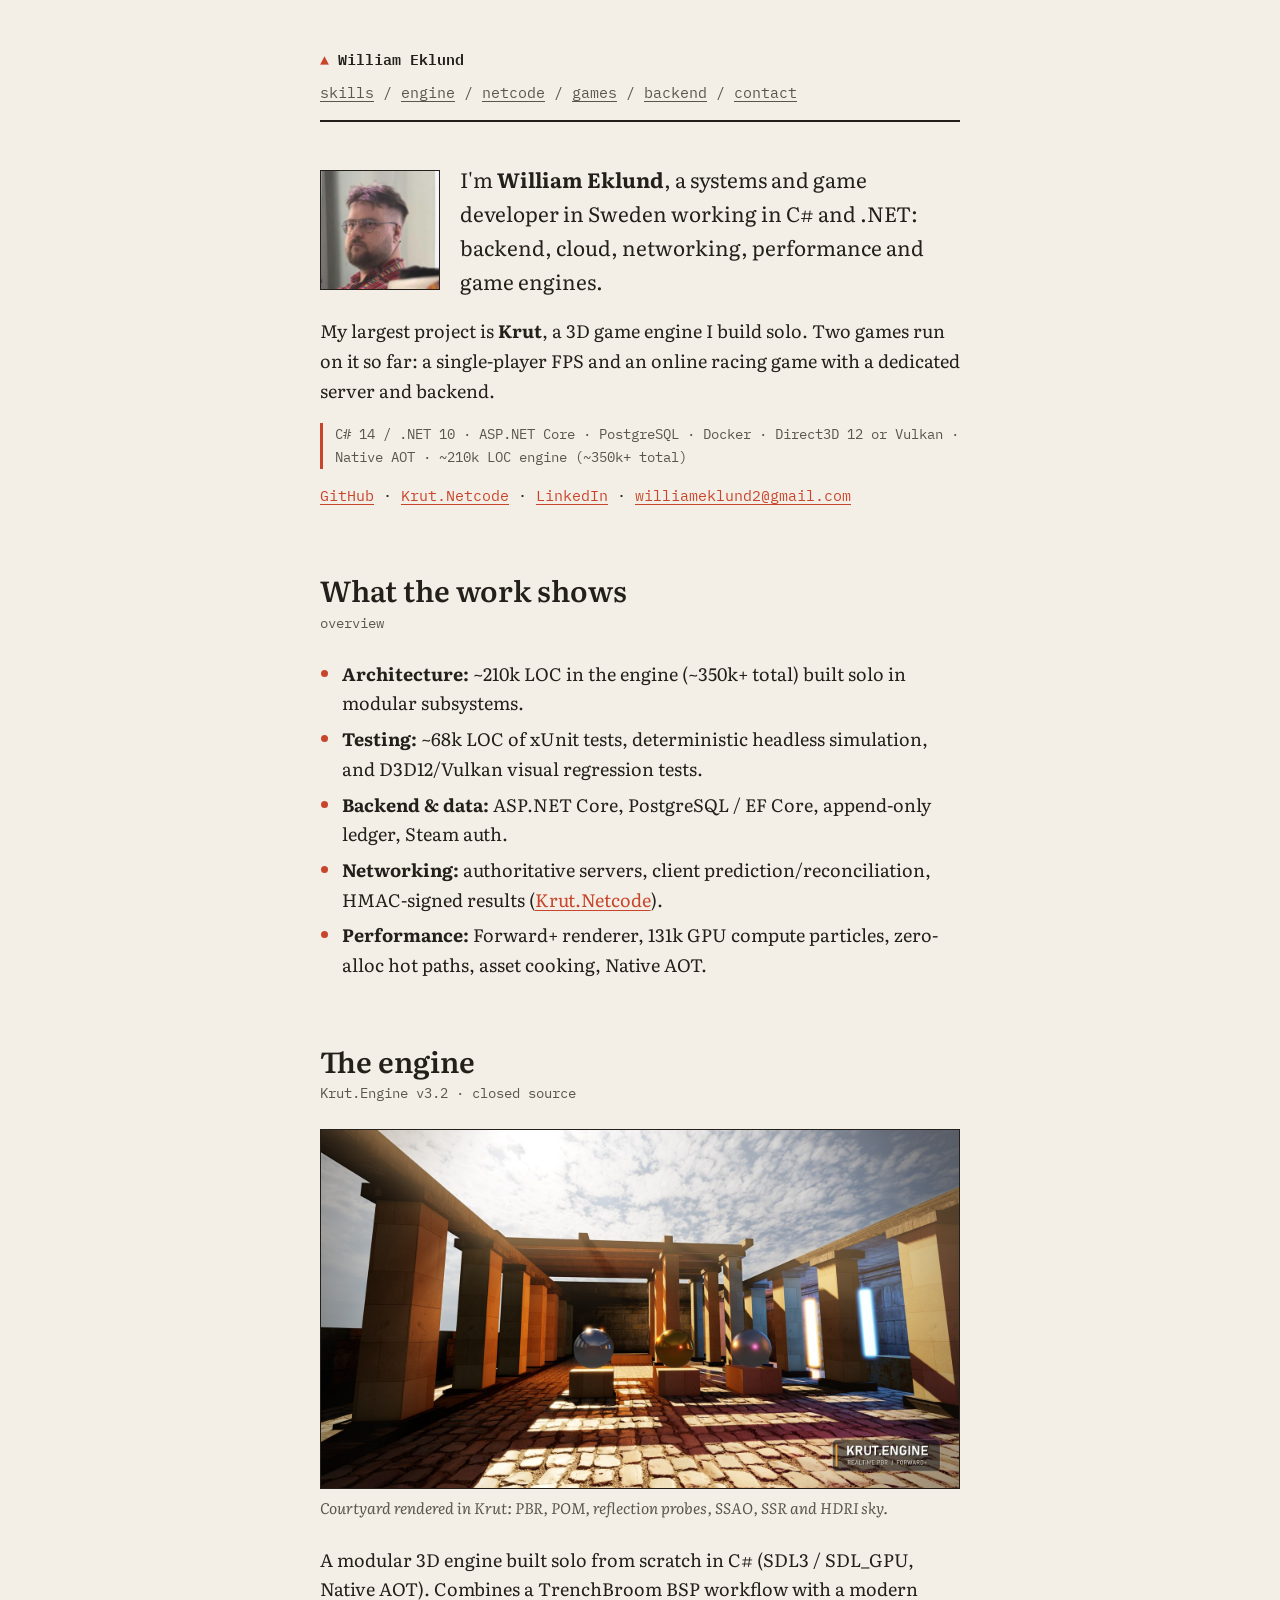
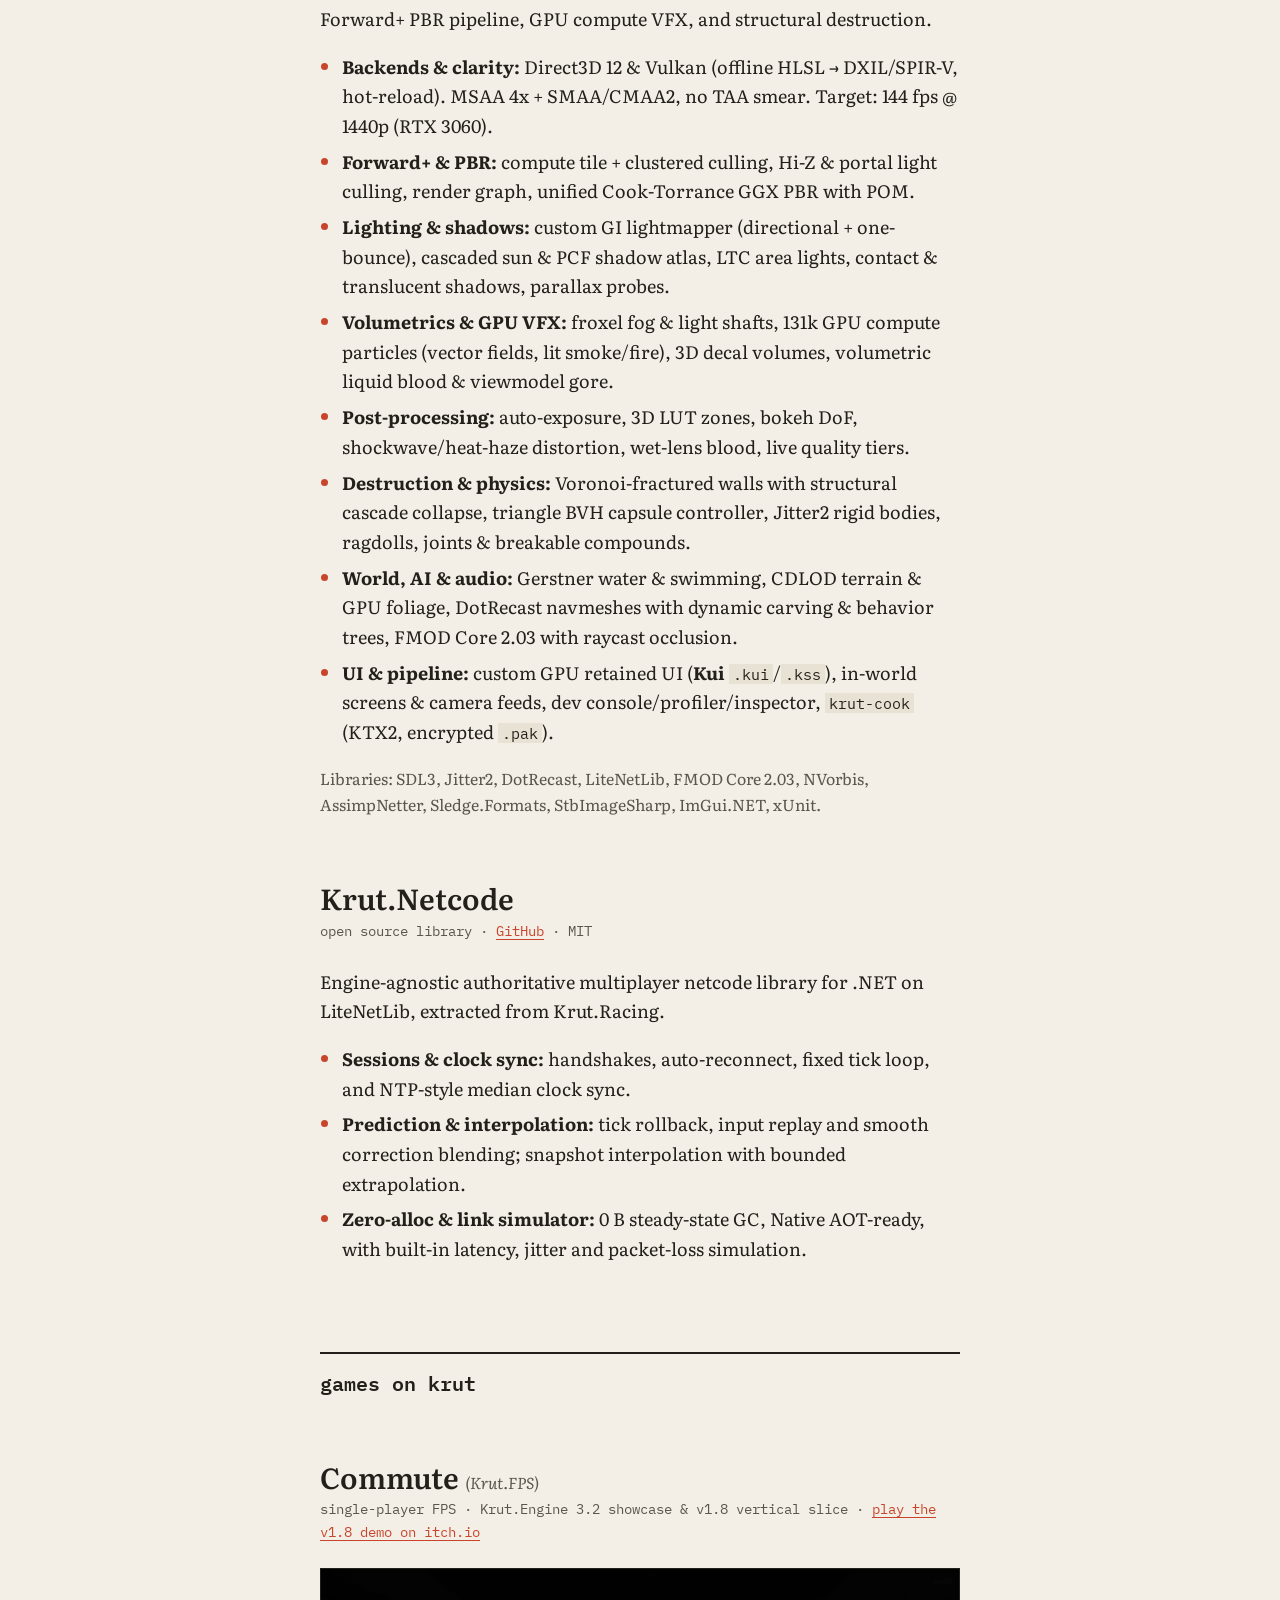
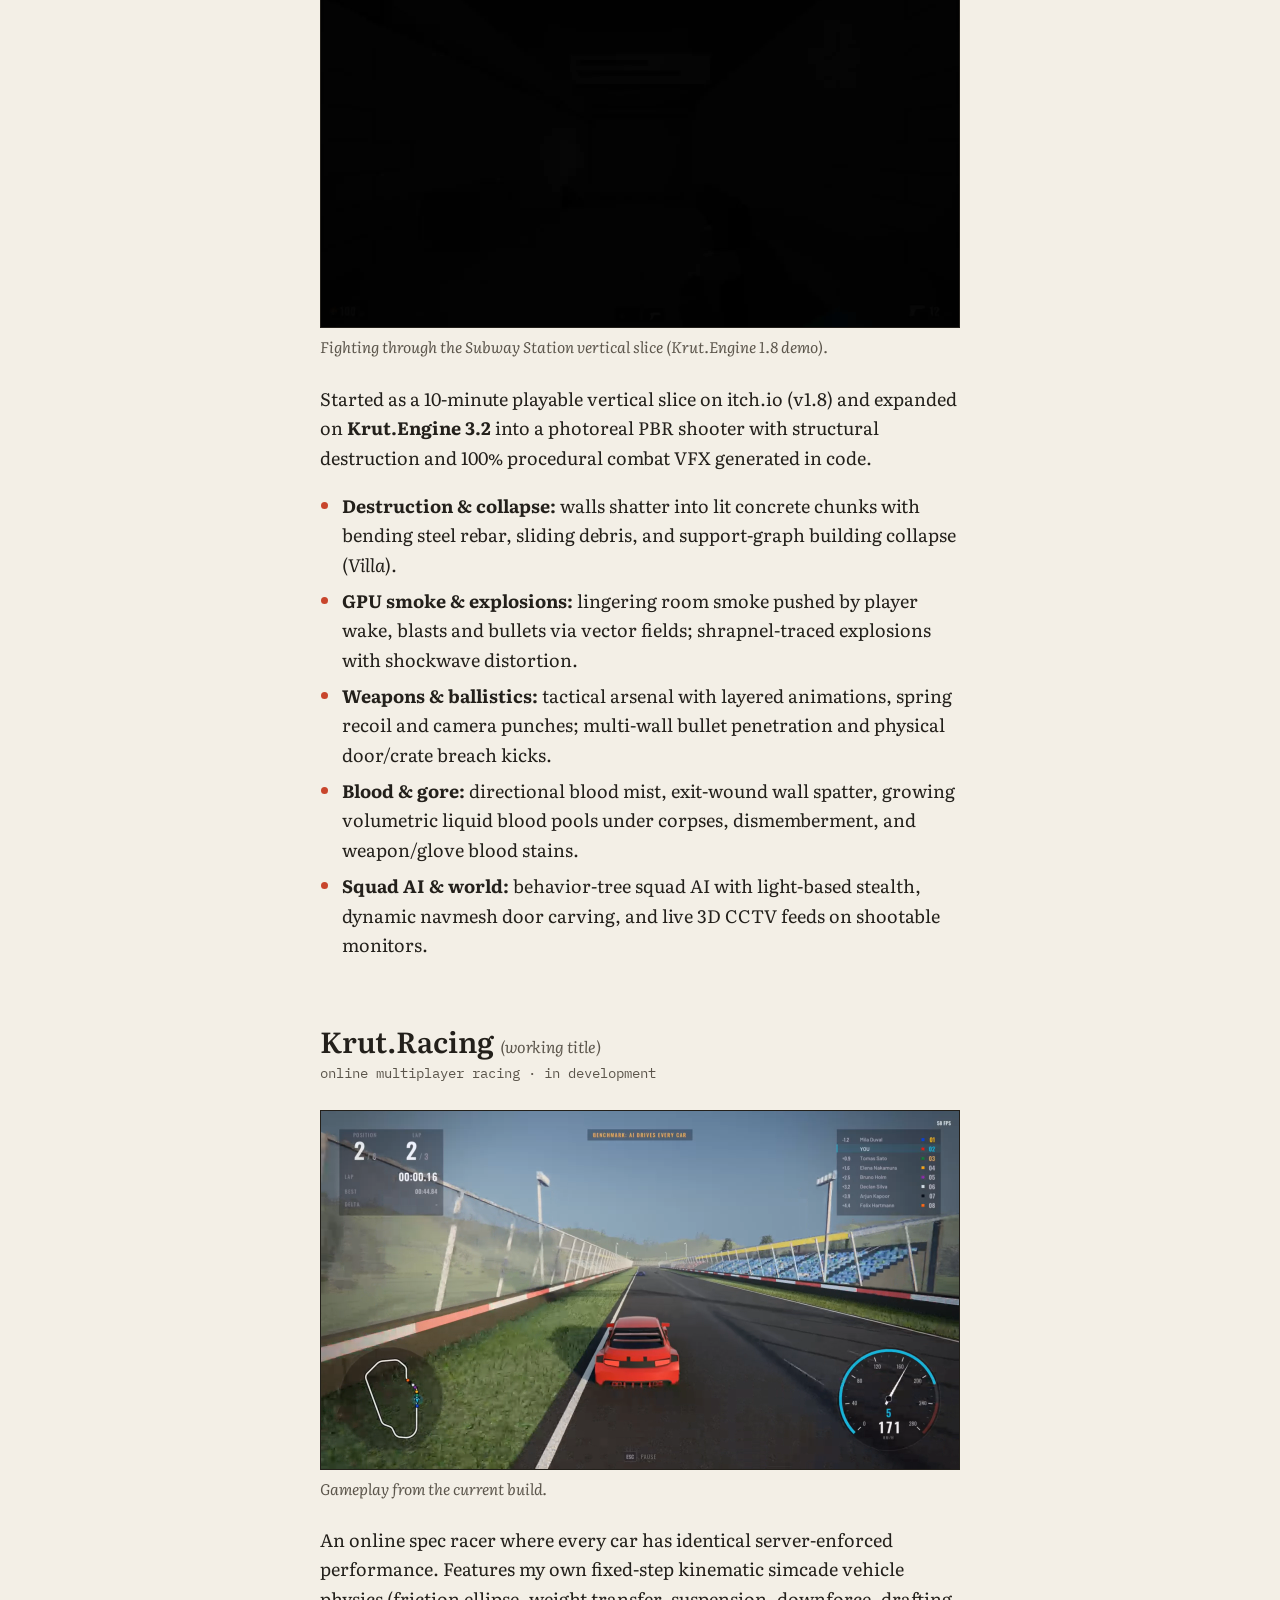
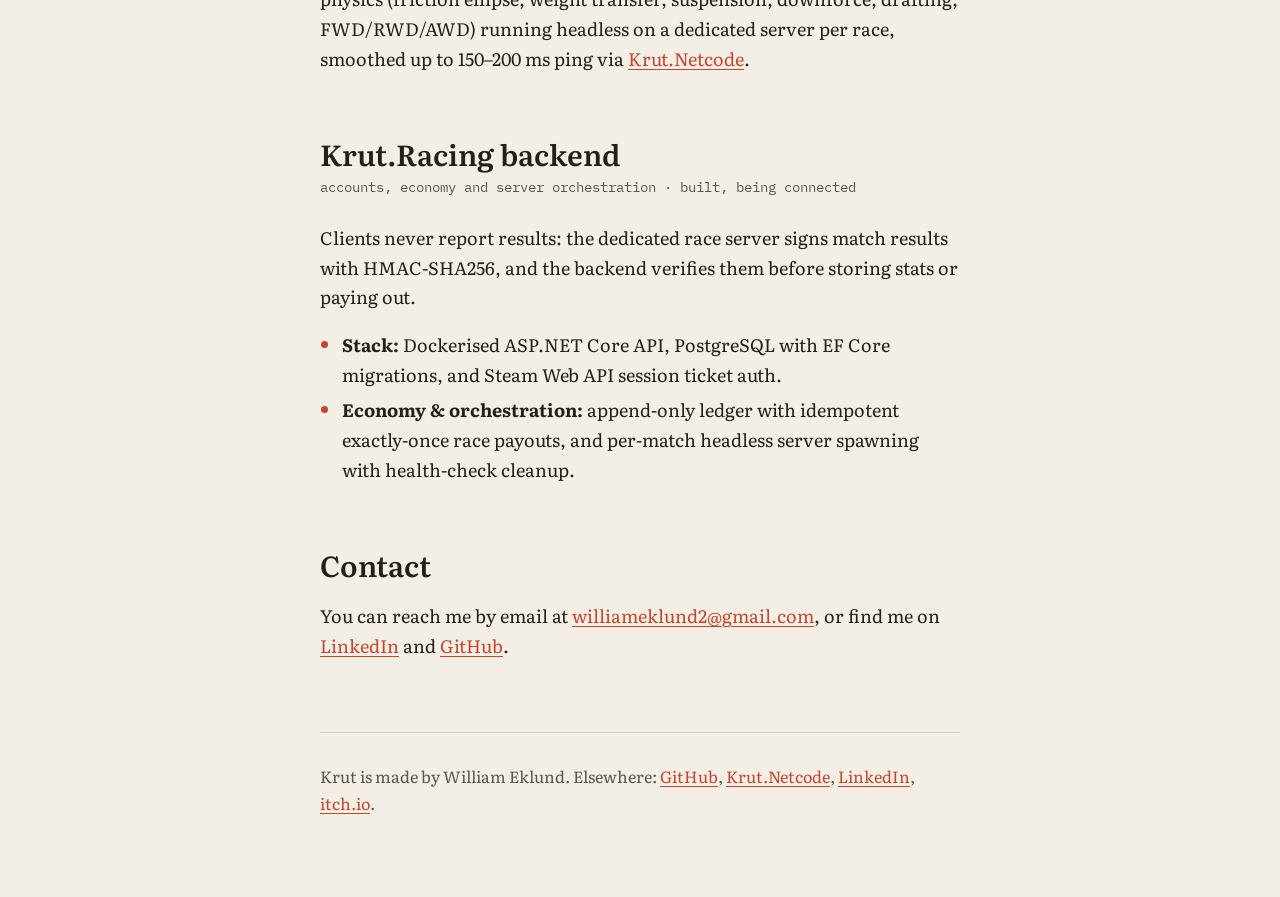
==== commit 0d86396a: "Remove roadmap section and shorten project descriptions" ====
--- a/index.html
+++ b/index.html
@@ -29,7 +29,6 @@
     <a href="#netcode">netcode</a> /
     <a href="#games">games</a> /
     <a href="#backend">backend</a> /
-    <a href="#next">roadmap</a> /
     <a href="#contact">contact</a>
   </nav>
 </header>
@@ -44,8 +43,7 @@
   </div>
   <p>
     My largest project is <strong>Krut</strong>, a 3D game engine I build solo. Two games run on it
-    so far, one of them an online racing game with a dedicated server and a backend. Below is what
-    the engine does today, the games and backend built on it, and where it's going next.
+    so far: a single-player FPS and an online racing game with a dedicated server and backend.
   </p>
   <p class="facts">
     C# 14 / .NET 10 &middot; ASP.NET Core &middot; PostgreSQL &middot; Docker &middot; Direct3D 12 or Vulkan &middot; Native AOT &middot; ~210k LOC engine (~350k+ total)
@@ -61,15 +59,14 @@
 <!-- ================= SKILLS ================= -->
 <section class="project" id="skills">
   <h2>What the work shows</h2>
-  <p class="meta">skills, with where to find them below</p>
-
-  <ul>
-    <li><b>Architecture:</b> about 210k lines in the engine alone (~350k+ across engine, games and backend) built and maintained solo, split into modular subsystems that only know about each other when they have to.</li>
-    <li><b>Testing:</b> xUnit tests across engine and game logic (~68k lines of tests), a deterministic headless simulation, and an automated golden-capture visual regression runner (<code>-lighttest</code>, <code>-capture</code>) across Direct3D 12 and Vulkan.</li>
-    <li><b>Backend and data:</b> ASP.NET Core API, PostgreSQL with EF Core, an append-only ledger and exactly-once payouts, Steam sign-in.</li>
-    <li><b>Networking and distributed systems:</b> an authoritative server per race, client prediction and reconciliation, and HMAC-signed results that the backend verifies. Open source in <a href="#netcode">Krut.Netcode</a>.</li>
-    <li><b>Cloud and operations:</b> Docker, self-hosted today and moving to Azure with infrastructure as code and GitHub Actions.</li>
-    <li><b>Performance:</b> my own tile + clustered Forward+ renderer and 131k GPU compute particle system on Direct3D 12 and Vulkan, zero-allocation hot paths, offline asset cooking (<code>krut-cook</code>), background JIT warmup, and Native AOT builds.</li>
+  <p class="meta">overview</p>
+
+  <ul>
+    <li><b>Architecture:</b> ~210k LOC in the engine (~350k+ total) built solo in modular subsystems.</li>
+    <li><b>Testing:</b> ~68k LOC of xUnit tests, deterministic headless simulation, and D3D12/Vulkan visual regression tests.</li>
+    <li><b>Backend &amp; data:</b> ASP.NET Core, PostgreSQL / EF Core, append-only ledger, Steam auth.</li>
+    <li><b>Networking:</b> authoritative servers, client prediction/reconciliation, HMAC-signed results (<a href="#netcode">Krut.Netcode</a>).</li>
+    <li><b>Performance:</b> Forward+ renderer, 131k GPU compute particles, zero-alloc hot paths, asset cooking, Native AOT.</li>
   </ul>
 </section>
 
@@ -80,46 +77,27 @@
 
   <figure>
     <img src="assets/media/krut-showcase.jpg" width="1600" height="900" loading="lazy" alt="A sunlit stone courtyard rendered in Krut: a pergola casting striped shadows on cobblestones, three metal spheres on plinths, glowing light strips and a cloudy sky">
-    <figcaption>A courtyard showcase rendered in Krut with PBR materials, parallax occlusion mapping, reflection probes, SSAO, screen-space reflections and a prototype HDRI sky.</figcaption>
+    <figcaption>Courtyard rendered in Krut: PBR, POM, reflection probes, SSAO, SSR and HDRI sky.</figcaption>
   </figure>
 
   <p>
-    Every system (rendering, destruction, physics, audio, networking, AI, UI and asset cooking) is a
-    separate part that only knows about the others when it has to. A game includes the engine as a
-    git submodule, inherits from a shared <code>Core</code> loop and overrides the parts it wants to
-    change. Builds are Native AOT, so players don't need .NET installed, and every subsystem
-    has xUnit tests that must pass before anything ships.
-  </p>
-
-  <p>
-    Most of Krut is written by hand, by me. I use libraries for a few low-level pieces, listed
-    further down, but the systems built on top of them are my own code.
-  </p>
-
-  <p>
-    The target is a modern, optimized game engine built on the old-school BSP workflow (like Quake, GoldSrc and the Source engine), with modern features like unified PBR, real-time and baked GI lighting, a tile + clustered Forward+ renderer, GPU compute VFX, and structural destruction.
-  </p>
-
-  <ul>
-    <li><b>Platform &amp; UI:</b> the engine owns its window, loop, SDL3 / SDL_GPU host layer (<code>Krut.Engine.Gpu</code>), and input (input buffer, coyote-time queue, zoom-scaled sensitivity, raw gyro, aim assist). Menus, HUDs and dev tools run on <b>Kui</b>, my own GPU-accelerated retained UI (<code>.kui</code>/<code>.kss</code> documents, bindings, hot-reload, gamepad navigation, in-world <code>UiSurface</code> displays, and <code>SecondaryView</code> render-to-texture cameras). ImGui is optional.</li>
-    <li><b>Rendering:</b> my own Forward+ renderer combining 32 px compute tile culling (with per-tile depth slabs and cluster fallback), Hi-Z GPU light occlusion culling, portal light culling, and a render graph with transient texture sharing. Unified Cook-Torrance GGX PBR (single energy split, multiple-scattering compensation, specular anti-aliasing, parallax occlusion mapping) shared across level geometry, props and skinned models, with MSAA (4x default), cascaded sun shadows, a PCF shadow atlas, half-resolution normal targets for SSAO and SSR, and in-pass viewmodel depth layering (zero depth clears).</li>
-    <li><b>Lighting &amp; shadows:</b> my own GI lightmapper (<code>LightmapBaker</code>) with directional lightmaps, one-bounce baked GI, decorrelated sky rays, and baked-light specular highlights (<code>AmbientLobe</code>); per-cluster box-projected reflection probes; height-blended <code>AmbientColumn</code> light probes for models and moving brush groups; <b>LTC area lights</b> (tubes, rectangles, disks); <b>screen-space contact shadows</b>; <b>translucent shadow maps</b>; and procedural spot light cookies.</li>
-    <li><b>Volumetrics, GPU VFX &amp; decals:</b> froxel-based volumetric fog and local density volumes lit and shadowed by the sun, area tubes, spot cookies, and combat lights. <code>GpuParticleSystem</code> simulates up to 131,072 compute particles with vector fields, curl turbulence, depth collision, GPU depth sort, and lit soft smoke and fire injected into the froxel fog. <code>DecalVolumeRenderer</code> clips 3D projective decals onto world geometry, joined by two-pass <b>volumetric liquid blood decals</b> (wet Fresnel, meniscus, growing pools, wall drips, edge-first drying) and per-part <b>viewmodel gore stains</b> on weapons and hands.</li>
-    <li><b>Post-processing &amp; tiers:</b> auto-exposure with per-zone EV bias, 3D <code>.cube</code> LUT colour-grading zones, bokeh depth of field, wet-lens screen blood, explosion shockwave refraction rings and heat-haze distortion, chromatic aberration impulses, bloom, and live runtime quality cost tiers (<code>r_tier</code>: Low to Ultra).</li>
-    <li><b>Image clarity:</b> MSAA 4x by default, with sharp post-process AA (SMAA or CMAA2) as an option. A game should look sharp at native resolution. No TAA, no upscaler, no smear: what you render is what you see. Target: 144 fps (6.9 ms) on an RTX 3060 at 1440p.</li>
-    <li><b>Graphics backends:</b> Direct3D 12 or Vulkan, chosen live in options or with <code>-driver d3d12|vulkan</code>. Shaders are HLSL, compiled offline to DXIL and SPIR-V with live shader hot-reload and PSO cache pre-warming.</li>
-    <li><b>Destruction, physics &amp; movement:</b> <code>func_destructible</code> Voronoi-fractured walls with interior lightmap sampling, blast chipping, static support checks, and <code>CollapseCells</code> structural cascade releases; breakable glass panes (<code>FuncGlass</code>) and compound rigid bodies (<code>BreakableBody</code>). Swept capsule character controller (<code>CharacterMotor</code>) over a custom triangle BVH, Jitter2 rigid bodies, ragdolls with threading hysteresis, and <code>JointManager</code> constraints (hinges, ball-sockets, sliders, springs).</li>
-    <li><b>Water, terrain &amp; sky:</b> opt-in <code>func_water</code> volumes (Gerstner waves with a CPU buoyancy twin, Beer-Lambert absorption, refraction, SSR, procedural caustics, underwater waterline and swimming), chunked quadtree CDLOD heightmap terrain with PBR height-blend splatting, GPU-instanced wind foliage, Rayleigh/Mie <code>CelestialSky</code>, and a dynamic weather state machine with surface wetness.</li>
-    <li><b>AI &amp; navigation:</b> DotRecast navmesh generation from level geometry, off-thread dynamic obstacle carving (doors, crates), tactical cover sampling (<code>SampleCover</code>), <code>Perception</code> (view cone &times; line-of-sight &times; player irradiance query plus an acoustic <code>NoiseBus</code>), and allocation-free <code>BehaviorTree</code> agents with typed blackboards.</li>
-    <li><b>Audio:</b> standardized on FMOD Core 2.03 (zero <code>.bank</code> dependency) with an explicit mixer hierarchy, 3D spatial rolloff, raycast acoustic occlusion (per-voice low-pass and gain), <code>env_reverb_zone</code> room reverb, DSP chains, and beat/bar-synced <code>InteractiveMusic</code> with stem cross-fades.</li>
-    <li><b>Assets, startup &amp; diagnostics:</b> background JIT warmup, first-shot and fracture pre-warming at load, <code>krut-cook</code> offline asset cooker (BC1–BC7 KTX2 textures, cooked meshes and animation curves, collision and navmesh caches), AES-256-GCM encrypted <code>assets.pak</code> archives, texture mip streaming, mesh LOD/HLOD, world cell software occlusion, crash reporter with minidumps, and a deterministic golden-capture regression runner (<code>-lighttest</code>, <code>-capture</code>, <code>-hidden</code>).</li>
-    <li><b>Networking:</b> the client/server layer is mine: fixed tick, quantized messages, client prediction, reconciliation, snapshot interpolation, a jitter buffer and clock sync. LiteNetLib only carries the UDP packets. Extracted into <a href="#netcode">Krut.Netcode</a>.</li>
+    A modular 3D engine built solo from scratch in C# (SDL3 / SDL_GPU, Native AOT).
+    Combines a TrenchBroom BSP workflow with a modern Forward+ PBR pipeline, GPU compute VFX, and structural destruction.
+  </p>
+
+  <ul>
+    <li><b>Backends &amp; clarity:</b> Direct3D 12 &amp; Vulkan (offline HLSL &rarr; DXIL/SPIR-V, hot-reload). MSAA 4x + SMAA/CMAA2, no TAA smear. Target: 144 fps @ 1440p (RTX 3060).</li>
+    <li><b>Forward+ &amp; PBR:</b> compute tile + clustered culling, Hi-Z &amp; portal light culling, render graph, unified Cook-Torrance GGX PBR with POM.</li>
+    <li><b>Lighting &amp; shadows:</b> custom GI lightmapper (directional + one-bounce), cascaded sun &amp; PCF shadow atlas, LTC area lights, contact &amp; translucent shadows, parallax probes.</li>
+    <li><b>Volumetrics &amp; GPU VFX:</b> froxel fog &amp; light shafts, 131k GPU compute particles (vector fields, lit smoke/fire), 3D decal volumes, volumetric liquid blood &amp; viewmodel gore.</li>
+    <li><b>Post-processing:</b> auto-exposure, 3D LUT zones, bokeh DoF, shockwave/heat-haze distortion, wet-lens blood, live quality tiers.</li>
+    <li><b>Destruction &amp; physics:</b> Voronoi-fractured walls with structural cascade collapse, triangle BVH capsule controller, Jitter2 rigid bodies, ragdolls, joints &amp; breakable compounds.</li>
+    <li><b>World, AI &amp; audio:</b> Gerstner water &amp; swimming, CDLOD terrain &amp; GPU foliage, DotRecast navmeshes with dynamic carving &amp; behavior trees, FMOD Core 2.03 with raycast occlusion.</li>
+    <li><b>UI &amp; pipeline:</b> custom GPU retained UI (<b>Kui</b> <code>.kui</code>/<code>.kss</code>), in-world screens &amp; camera feeds, dev console/profiler/inspector, <code>krut-cook</code> (KTX2, encrypted <code>.pak</code>).</li>
   </ul>
 
   <p class="small">
-      Libraries: SDL3 / ppy.SDL3-CS (window, input and SDL_GPU), Jitter2 (rigid-body physics), DotRecast (navmesh generation
-      and pathfinding), LiteNetLib (UDP transport), FMOD Core 2.03 (sound playback and mixing), NVorbis (Ogg decoding), AssimpNetter (FBX/glTF import),
-      Sledge.Formats (<code>.map</code>/<code>.bsp</code> parsing), StbImageSharp (image decoding), ImGui.NET (optional debug UI), xUnit (tests).
+    Libraries: SDL3, Jitter2, DotRecast, LiteNetLib, FMOD Core 2.03, NVorbis, AssimpNetter, Sledge.Formats, StbImageSharp, ImGui.NET, xUnit.
   </p>
 </section>
 
@@ -129,24 +107,13 @@
   <p class="meta">open source library &middot; <a href="https://github.com/Cedsson/Krut.Netcode" target="_blank" rel="noopener">GitHub</a> &middot; MIT</p>
 
   <p>
-    An authoritative-server netcode library for .NET built on LiteNetLib, extracted from
-    Krut.Racing. It handles the low-level synchronization and prediction primitives needed to keep
-    multiplayer games responsive and fair over noisy, high-latency internet connections.
-  </p>
-  <p>
-    The library is decoupled from any specific engine or physics model: games define their own
-    messages, snapshots and simulation step, while Krut.Netcode manages the wire protocol,
-    clock synchronization, client prediction rollbacks, entity interpolation and simulated network degradation.
-  </p>
-
-  <ul>
-    <li><b>Authoritative server &amp; sessions:</b> handshake with protocol versioning, application id validation, readable rejection reasons, peer state tracking and automatic reconnection loops.</li>
-    <li><b>Fixed tick clock &amp; time sync:</b> frame-rate independent fixed tick with catch-up capping. NTP-style median clock sync over lowest-RTT samples to eliminate drift and queue jitter.</li>
-    <li><b>Client prediction &amp; reconciliation:</b> local inputs apply immediately; upon receiving an authoritative server snapshot, state rewinds to the acknowledged tick, replays unacknowledged inputs, and smoothly blends visible corrections.</li>
-    <li><b>Snapshot interpolation:</b> state-ring buffer interpolating remote entities in the past with bounded extrapolation to eliminate hitching under packet jitter.</li>
-    <li><b>Zero-allocation messaging:</b> hand-written serialization via <code>NetDataReader</code>/<code>NetDataWriter</code> with object pooling — steady-state packet processing generates 0 B of garbage collection allocations.</li>
-    <li><b>Link simulator:</b> built-in simulation of latency, jitter, packet loss bursts, duplication, reordering and outages (configurable via presets or <code>KRUT_NET_*</code> environment variables) to test and prove resilience under adverse conditions.</li>
-    <li><b>Modern .NET &amp; Native AOT:</b> reflection-free, uses <code>System.Numerics</code>, and ships with xUnit tests, BenchmarkDotNet suites, and a headless multi-client prediction demo.</li>
+    Engine-agnostic authoritative multiplayer netcode library for .NET on LiteNetLib, extracted from Krut.Racing.
+  </p>
+
+  <ul>
+    <li><b>Sessions &amp; clock sync:</b> handshakes, auto-reconnect, fixed tick loop, and NTP-style median clock sync.</li>
+    <li><b>Prediction &amp; interpolation:</b> tick rollback, input replay and smooth correction blending; snapshot interpolation with bounded extrapolation.</li>
+    <li><b>Zero-alloc &amp; link simulator:</b> 0 B steady-state GC, Native AOT-ready, with built-in latency, jitter and packet-loss simulation.</li>
   </ul>
 </section>
 
@@ -163,22 +130,16 @@
   </figure>
 
   <p>
-    Commute started as a 10-minute playable vertical slice for Krut.Engine 1.8 (<i>Subway Station</i>,
-    available on itch.io) and now serves as the flagship showcase and test bed for <b>Krut.Engine 3.2</b>,
-    rebuilt around a photoreal full-PBR pipeline, heavy procedural combat VFX, and structural destruction.
-  </p>
-  <p>
-    Every world surface, prop, character and first-person weapon rig uses the engine's unified PBR path,
-    while every combat effect — smoke, fire, sparks, craters, scorch marks and blood — is generated
-    procedurally in code at startup with no external FX texture packs.
-  </p>
-
-  <ul>
-    <li><b>Destruction &amp; structural collapse:</b> fracture walls (<code>func_destructible</code>) shatter into jagged concrete pieces with rough-concrete interiors, baked light on loose chunks, debris chips that slide off standing ledges, and procedural steel rebar that bends or snaps across the hole. A support graph over walls, pillars, ceilings and glass is flood-filled on damage so unsupported roofs and upper floors collapse in a staggered cascade with creaks, dust and camera shake (showcased in the generated destructible <i>Villa</i> map and <i>Devmap</i>).</li>
-    <li><b>Procedural GPU smoke &amp; shrapnel explosions:</b> gunfights fill rooms with lingering GPU-simulated smoke that scatters light shafts in the froxel fog and is pushed around by four live vector fields (player wake, blast waves and passing bullets). Explosions pair a black-body fireball, surface-tinted floor dust ring, exposure punch, and screen-space shockwave refraction / heat haze with physically traced metal shrapnel fragments that pepper nearby walls and enemies.</li>
-    <li><b>Tactical weapons, ballistics &amp; breach kicks:</b> knife, WK-11 Viper pistol, AK-105 rifle, Herrington 11-87 pump shotgun (shell-by-shell reload), Mk14 EBR DMR, and grenades with layered viewmodel animations, second-order spring sway/recoil, per-shot and reload-beat camera punches, and continuous barrel-smoke heat ribbons. Bullets penetrate up to three walls by material thickness (wood, steel, concrete), and a physical breach kick (<code>F</code>) shoves enemies, breaks multi-plank crates (<code>BreakableBody</code>), and kicks locked physics doors off their hinges.</li>
-    <li><b>Forensic blood &amp; gore:</b> directional aerosol blood mist and drop cones, seeded exit-wound wall spatter streaks with drips, two-pass volumetric liquid blood pools that grow under settled ragdolls and dry from the edges inward, dismemberment, wet-lens screen blood on point-blank kills, and per-part blood stains across the first-person weapon, blade and gloves.</li>
-    <li><b>Behavior-tree squad AI &amp; interactive world:</b> melee, ranged and bomber enemies run on reactive behavior trees with shared squad blackboards (front-holder claims, flanking, sighting call-outs). Sight checks sample the player's actual scene luminance (hiding in dark tunnels works until a muzzle flash lights you), gunshots propagate over an attenuated <code>NoiseBus</code>, closed doors and crates dynamically carve the navmesh (enemies open or kick down locked doors in their way), and live 3D CCTV cameras stream onto shootable in-world <code>UiSurface</code> monitors.</li>
+    Started as a 10-minute playable vertical slice on itch.io (v1.8) and expanded on <b>Krut.Engine 3.2</b>
+    into a photoreal PBR shooter with structural destruction and 100% procedural combat VFX generated in code.
+  </p>
+
+  <ul>
+    <li><b>Destruction &amp; collapse:</b> walls shatter into lit concrete chunks with bending steel rebar, sliding debris, and support-graph building collapse (<i>Villa</i>).</li>
+    <li><b>GPU smoke &amp; explosions:</b> lingering room smoke pushed by player wake, blasts and bullets via vector fields; shrapnel-traced explosions with shockwave distortion.</li>
+    <li><b>Weapons &amp; ballistics:</b> tactical arsenal with layered animations, spring recoil and camera punches; multi-wall bullet penetration and physical door/crate breach kicks.</li>
+    <li><b>Blood &amp; gore:</b> directional blood mist, exit-wound wall spatter, growing volumetric liquid blood pools under corpses, dismemberment, and weapon/glove blood stains.</li>
+    <li><b>Squad AI &amp; world:</b> behavior-tree squad AI with light-based stealth, dynamic navmesh door carving, and live 3D CCTV feeds on shootable monitors.</li>
   </ul>
 </section>
 
@@ -193,60 +154,24 @@
   </figure>
 
   <p>
-    A spec racer: every car performs exactly the same. You can change how your car looks and
-    sounds, but not how it drives. The server enforces this, because clients never touch vehicle
-    parameters.
-  </p>
-  <p>
-    The car physics is my own vehicle sim, written for this game: a kinematic simcade model with a 
-    friction ellipse, weight transfer, anti-roll, suspension, downforce, 
-    drafting and FWD, RWD or AWD drivetrains. It runs on a fixed step, so the same code runs headless on a dedicated server per race, 
-    and clients only send their inputs. The netcode is built to keep racing smooth at pings of 150-200 ms (see <a href="#netcode">Krut.Netcode</a>).
+    An online spec racer where every car has identical server-enforced performance. Features my own fixed-step
+    kinematic simcade vehicle physics (friction ellipse, weight transfer, suspension, downforce, drafting,
+    FWD/RWD/AWD) running headless on a dedicated server per race, smoothed up to 150–200 ms ping via <a href="#netcode">Krut.Netcode</a>.
   </p>
 </section>
 
 <!-- ================= BACKEND ================= -->
 <section class="project" id="backend">
   <h2>Krut.Racing backend</h2>
-  <p class="meta">accounts, results, economy and server orchestration &middot; built, being connected</p>
-
-  <p>
-    The game server is authoritative for the race, and the backend is authoritative for everything
-    that outlives it. Clients never report their own results: when a race ends, the dedicated server
-    builds the result from its own state, signs it with HMAC-SHA256 and hands it to the backend, which
-    verifies the signature before anything is stored or paid out.
-  </p>
-
-  <ul>
-    <li><b>API:</b> ASP.NET Core, containerised with Docker, the same image locally and in the cloud.</li>
-    <li><b>Identity:</b> players sign in with a Steam session ticket that the backend verifies against the Steam Web API. Joining a race takes a ticket the race server checks.</li>
-    <li><b>Database:</b> PostgreSQL through EF Core with migrations: accounts, garage, race results and statistics.</li>
-    <li><b>Economy:</b> an append-only ledger instead of a balance column, and a race pays out exactly once, even if the server sends its result twice.</li>
-    <li><b>Server orchestration:</b> one headless server process per race, started for a match and stopped when it ends, with health checks so a crashed race is cleaned up.</li>
-    <li><b>Hosting:</b> runs on my own server today. Next it moves to Azure, with infrastructure as code, deploys from GitHub Actions, secrets in Key Vault, and tracing from the game server through the API into the database.</li>
-  </ul>
-</section>
-
-<!-- ================= ROADMAP ================= -->
-<section class="project" id="next">
-  <h2>What's next</h2>
-  <p class="meta">Krut 3.2 &amp; beyond &middot; in progress</p>
-
-  <p>
-    Since Krut 2.0.0 (2026-10-26), the engine has progressed to <b>Krut 3.2</b>, shipping the planned
-    froxel volumetric fog and light shafts, 131k GPU compute particles, LTC area lights, contact shadows,
-    Voronoi wall fracture and structural collapse, volumetric liquid decals and viewmodel gore, behavior-tree AI
-    with dynamic navmesh carving, Gerstner water and CDLOD terrain, the Kui retained GPU UI, and the
-    <code>krut-cook</code> asset pipeline.
-  </p>
-
-  <ul>
-    <li><b>Volumetric light, GPU smoke &amp; structural destruction</b> <span class="status">shipped in 3.0–3.2</span><br>
-      Froxel-based volumetric fog and light shafts, 131k GPU compute particles with vector-field disturbance, Voronoi-fractured destructible walls with procedural rebar and support-graph structural cascades, and two-pass volumetric liquid blood pools.</li>
-    <li><b>Quality presets, auto-calibration &amp; background streaming</b> <span class="status">in progress</span><br>
-      Finishing the per-subsystem GPU cost tiers (SSR, contact shadows, POM) and auto-calibrated hardware presets (Low to Ultra), async background level and lightmap loading, and 30-minute cross-driver (D3D12/Vulkan) Native AOT soak gates.</li>
-    <li><b>Azure cloud migration &amp; co-op</b> <span class="status">planned</span><br>
-      Moving the Krut.Racing backend and server orchestration to Azure with infrastructure as code, GitHub Actions deploys and end-to-end distributed tracing, followed by networked co-op support in Commute.</li>
+  <p class="meta">accounts, economy and server orchestration &middot; built, being connected</p>
+
+  <p>
+    Clients never report results: the dedicated race server signs match results with HMAC-SHA256, and the backend verifies them before storing stats or paying out.
+  </p>
+
+  <ul>
+    <li><b>Stack:</b> Dockerised ASP.NET Core API, PostgreSQL with EF Core migrations, and Steam Web API session ticket auth.</li>
+    <li><b>Economy &amp; orchestration:</b> append-only ledger with idempotent exactly-once race payouts, and per-match headless server spawning with health-check cleanup.</li>
   </ul>
 </section>
 
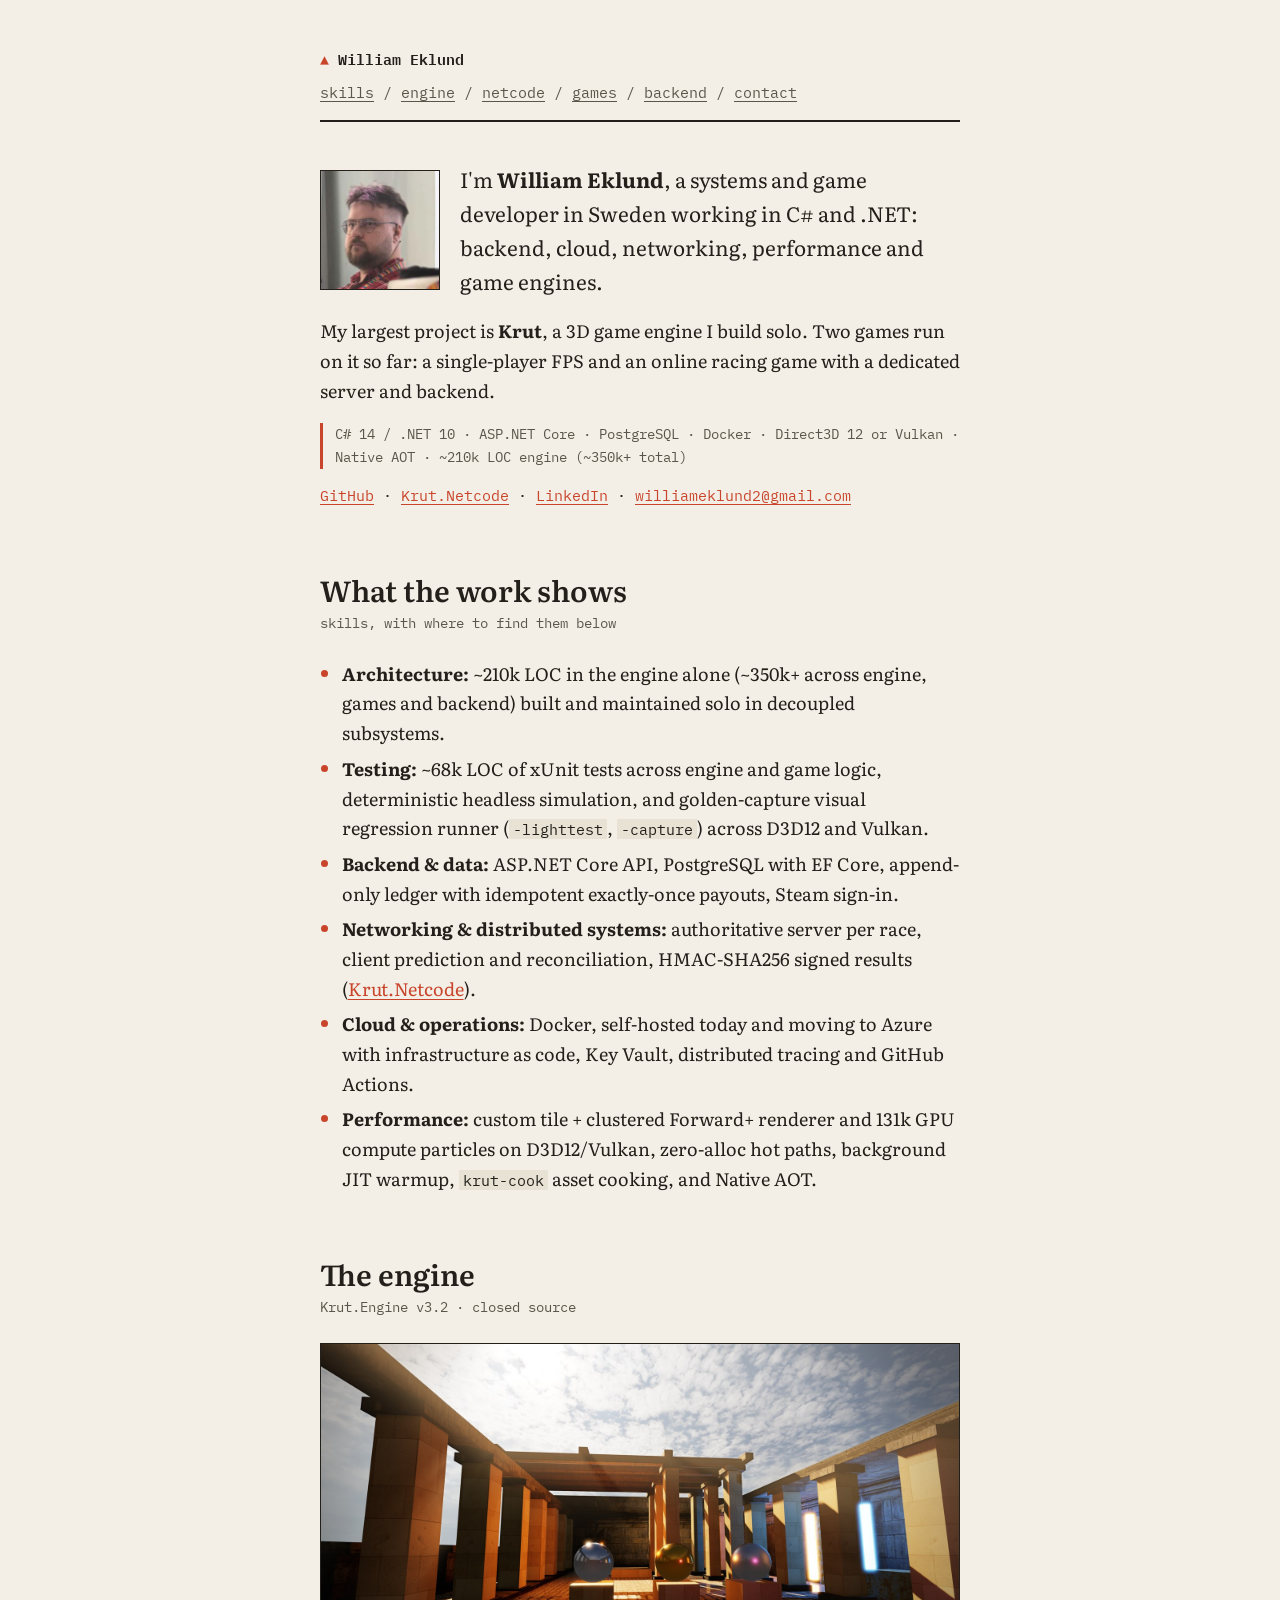
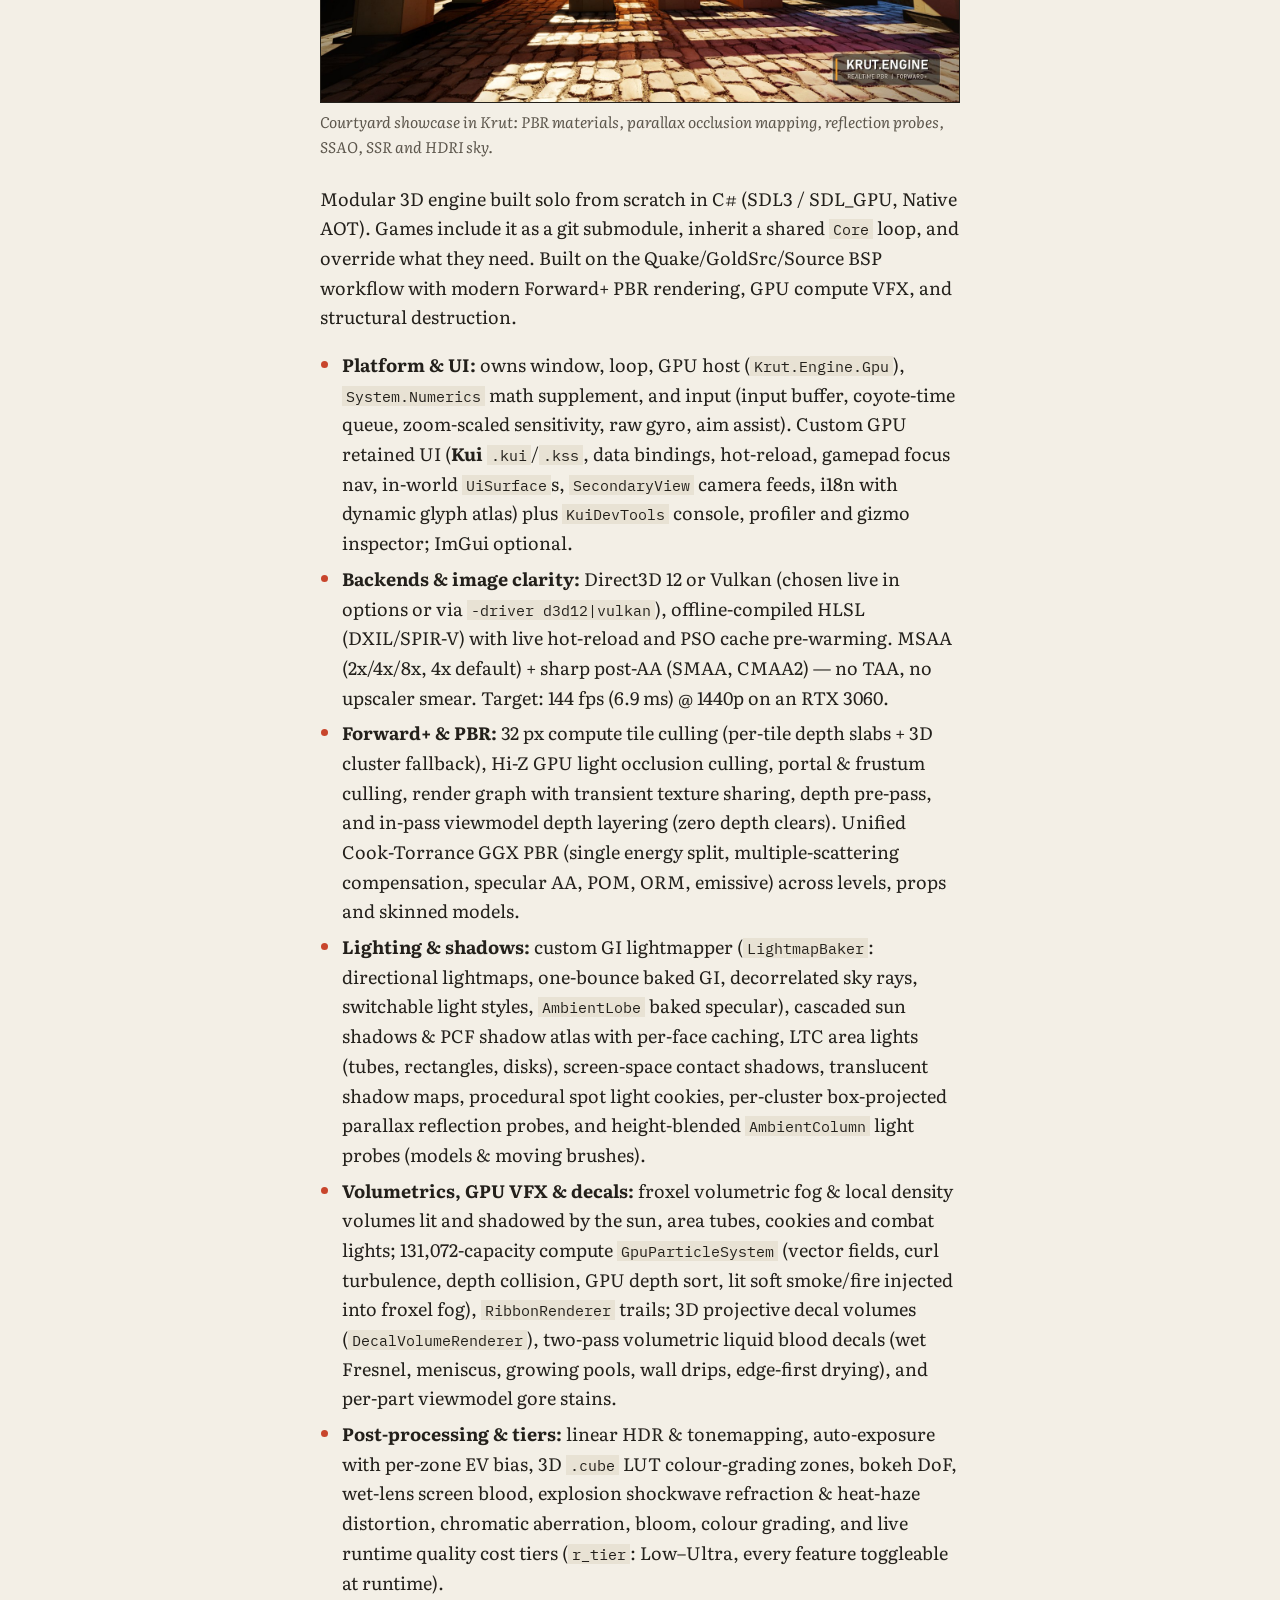
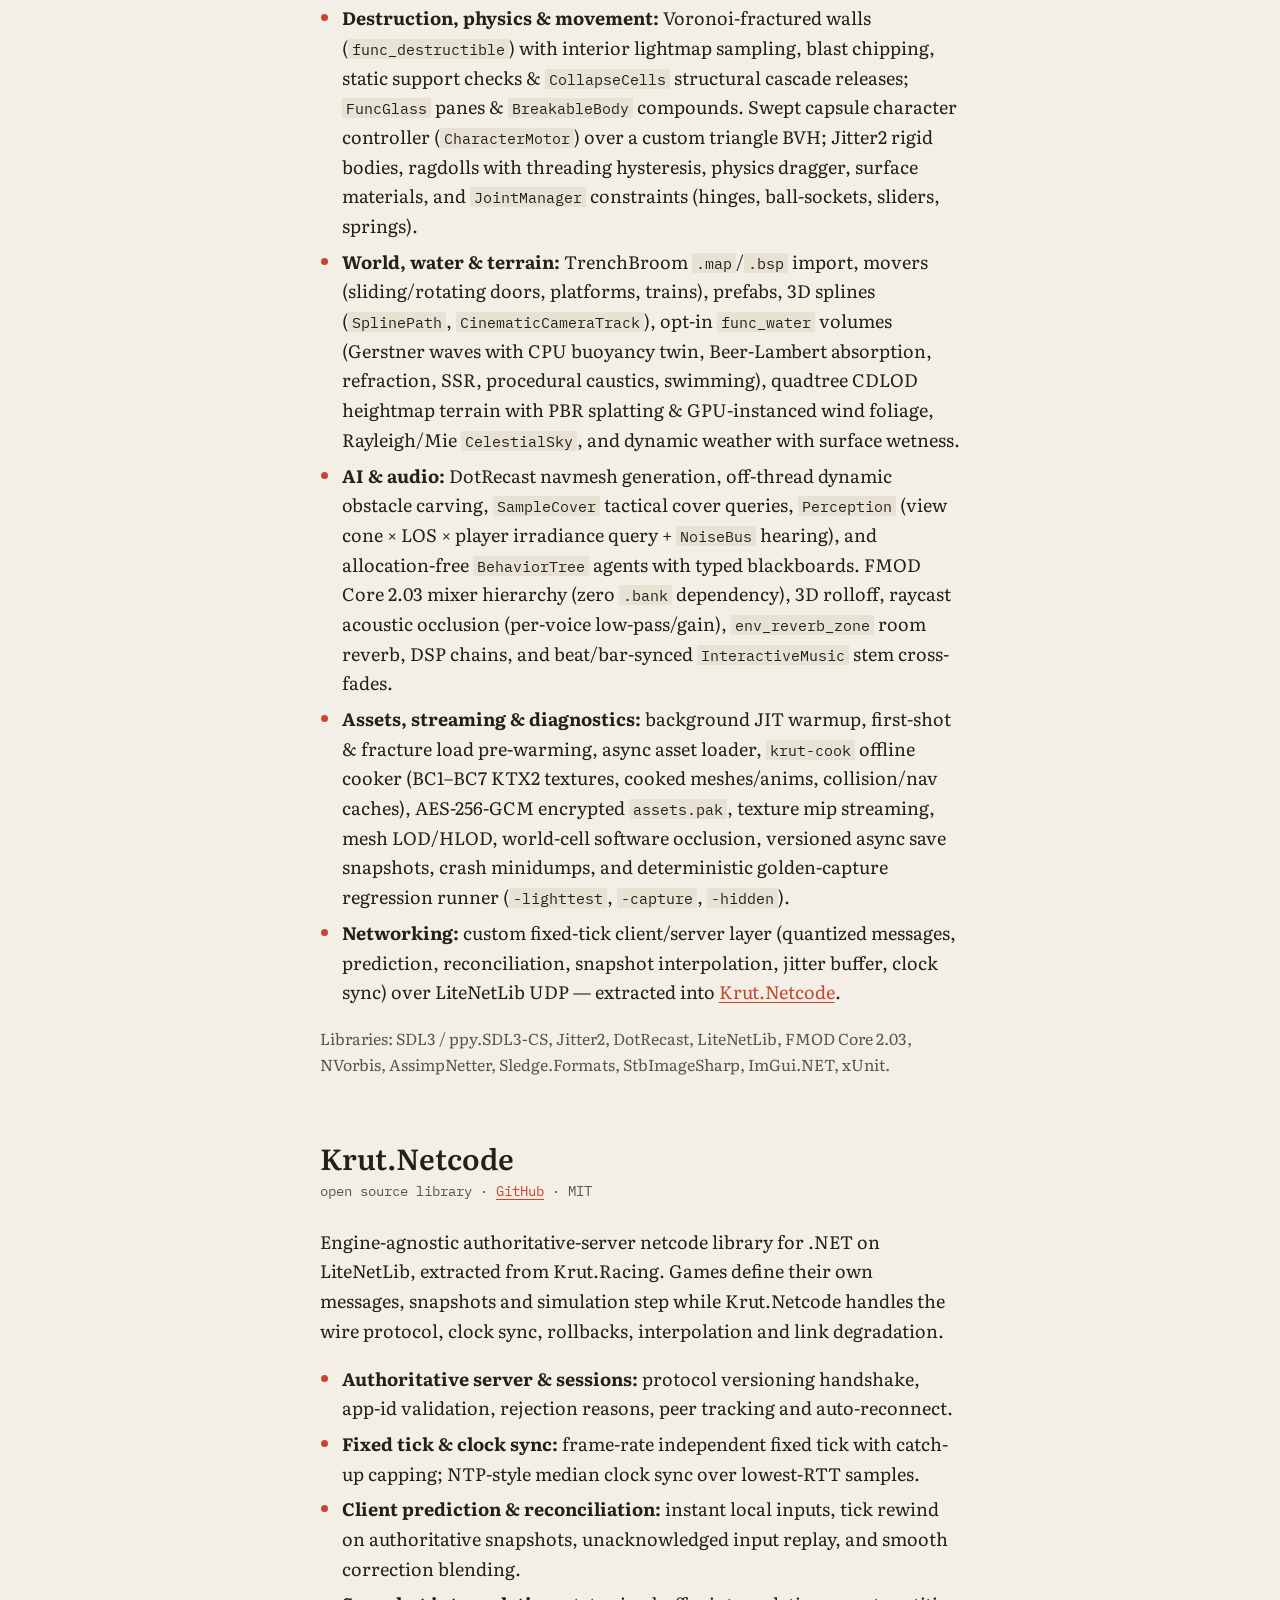
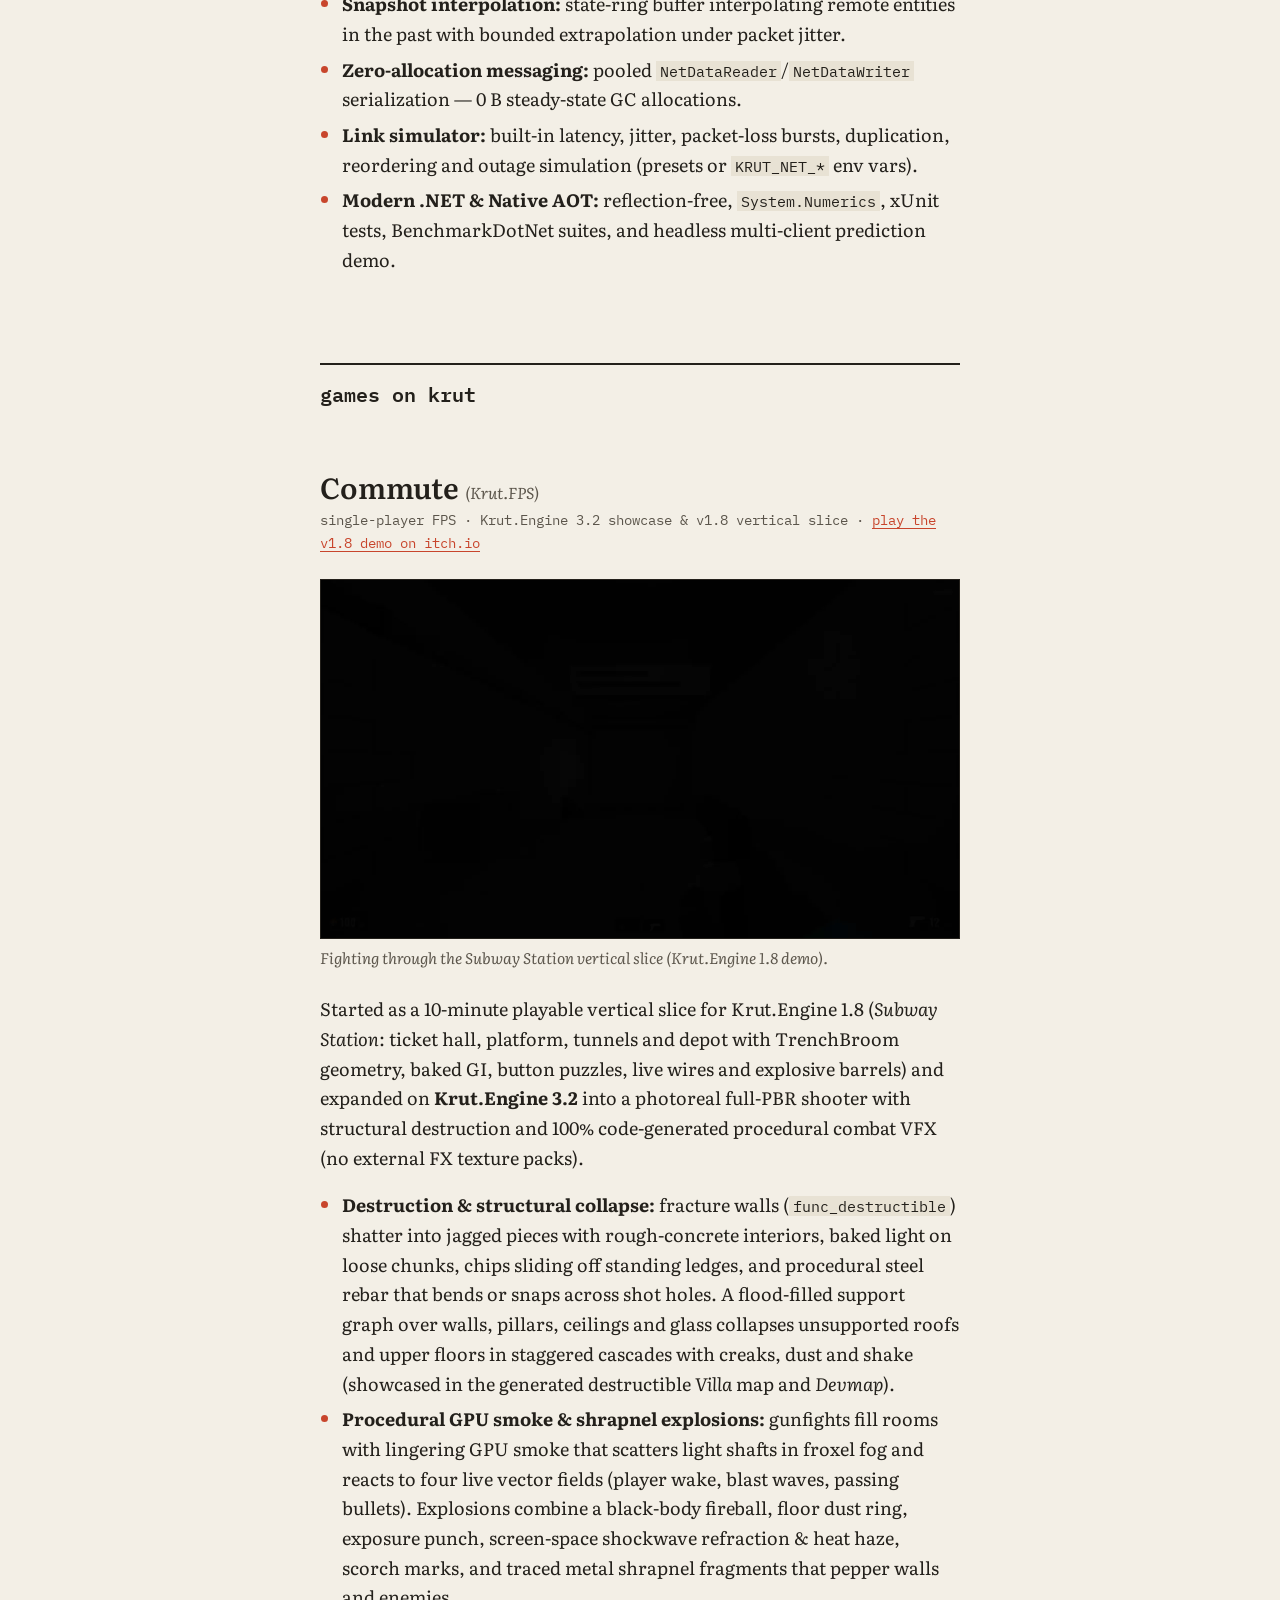
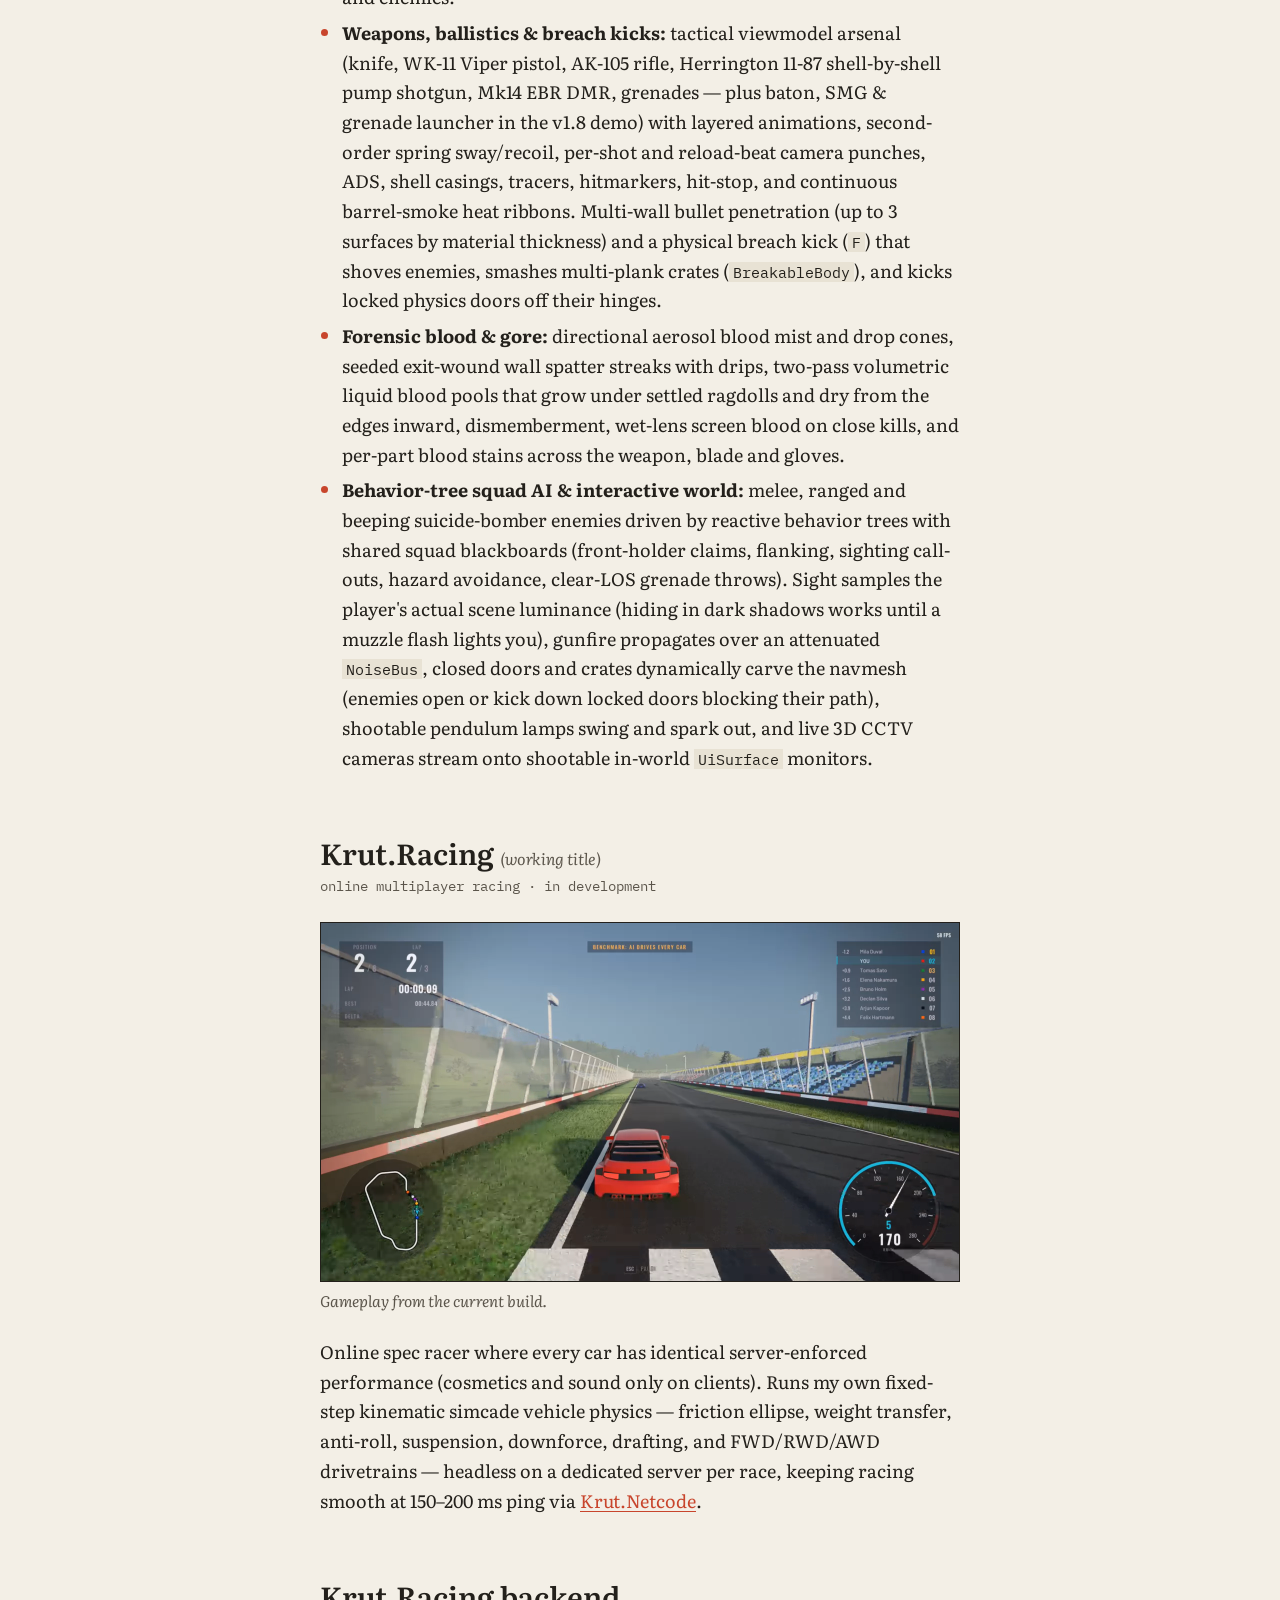
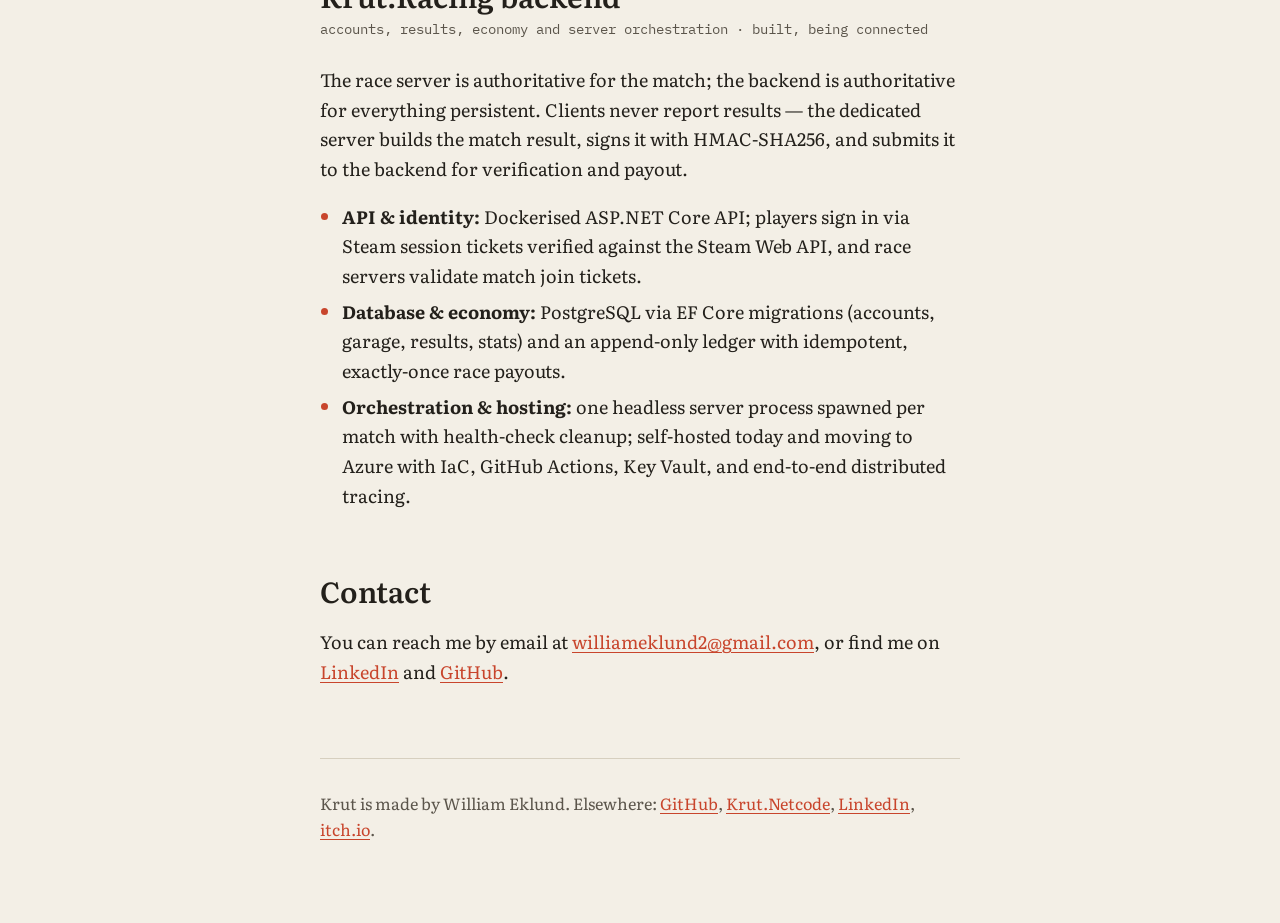
==== commit 70bda4a5: "Keep all technical details while keeping prose concise" ====
--- a/index.html
+++ b/index.html
@@ -59,14 +59,15 @@
 <!-- ================= SKILLS ================= -->
 <section class="project" id="skills">
   <h2>What the work shows</h2>
-  <p class="meta">overview</p>
-
-  <ul>
-    <li><b>Architecture:</b> ~210k LOC in the engine (~350k+ total) built solo in modular subsystems.</li>
-    <li><b>Testing:</b> ~68k LOC of xUnit tests, deterministic headless simulation, and D3D12/Vulkan visual regression tests.</li>
-    <li><b>Backend &amp; data:</b> ASP.NET Core, PostgreSQL / EF Core, append-only ledger, Steam auth.</li>
-    <li><b>Networking:</b> authoritative servers, client prediction/reconciliation, HMAC-signed results (<a href="#netcode">Krut.Netcode</a>).</li>
-    <li><b>Performance:</b> Forward+ renderer, 131k GPU compute particles, zero-alloc hot paths, asset cooking, Native AOT.</li>
+  <p class="meta">skills, with where to find them below</p>
+
+  <ul>
+    <li><b>Architecture:</b> ~210k LOC in the engine alone (~350k+ across engine, games and backend) built and maintained solo in decoupled subsystems.</li>
+    <li><b>Testing:</b> ~68k LOC of xUnit tests across engine and game logic, deterministic headless simulation, and golden-capture visual regression runner (<code>-lighttest</code>, <code>-capture</code>) across D3D12 and Vulkan.</li>
+    <li><b>Backend &amp; data:</b> ASP.NET Core API, PostgreSQL with EF Core, append-only ledger with idempotent exactly-once payouts, Steam sign-in.</li>
+    <li><b>Networking &amp; distributed systems:</b> authoritative server per race, client prediction and reconciliation, HMAC-SHA256 signed results (<a href="#netcode">Krut.Netcode</a>).</li>
+    <li><b>Cloud &amp; operations:</b> Docker, self-hosted today and moving to Azure with infrastructure as code, Key Vault, distributed tracing and GitHub Actions.</li>
+    <li><b>Performance:</b> custom tile + clustered Forward+ renderer and 131k GPU compute particles on D3D12/Vulkan, zero-alloc hot paths, background JIT warmup, <code>krut-cook</code> asset cooking, and Native AOT.</li>
   </ul>
 </section>
 
@@ -77,27 +78,29 @@
 
   <figure>
     <img src="assets/media/krut-showcase.jpg" width="1600" height="900" loading="lazy" alt="A sunlit stone courtyard rendered in Krut: a pergola casting striped shadows on cobblestones, three metal spheres on plinths, glowing light strips and a cloudy sky">
-    <figcaption>Courtyard rendered in Krut: PBR, POM, reflection probes, SSAO, SSR and HDRI sky.</figcaption>
+    <figcaption>Courtyard showcase in Krut: PBR materials, parallax occlusion mapping, reflection probes, SSAO, SSR and HDRI sky.</figcaption>
   </figure>
 
   <p>
-    A modular 3D engine built solo from scratch in C# (SDL3 / SDL_GPU, Native AOT).
-    Combines a TrenchBroom BSP workflow with a modern Forward+ PBR pipeline, GPU compute VFX, and structural destruction.
-  </p>
-
-  <ul>
-    <li><b>Backends &amp; clarity:</b> Direct3D 12 &amp; Vulkan (offline HLSL &rarr; DXIL/SPIR-V, hot-reload). MSAA 4x + SMAA/CMAA2, no TAA smear. Target: 144 fps @ 1440p (RTX 3060).</li>
-    <li><b>Forward+ &amp; PBR:</b> compute tile + clustered culling, Hi-Z &amp; portal light culling, render graph, unified Cook-Torrance GGX PBR with POM.</li>
-    <li><b>Lighting &amp; shadows:</b> custom GI lightmapper (directional + one-bounce), cascaded sun &amp; PCF shadow atlas, LTC area lights, contact &amp; translucent shadows, parallax probes.</li>
-    <li><b>Volumetrics &amp; GPU VFX:</b> froxel fog &amp; light shafts, 131k GPU compute particles (vector fields, lit smoke/fire), 3D decal volumes, volumetric liquid blood &amp; viewmodel gore.</li>
-    <li><b>Post-processing:</b> auto-exposure, 3D LUT zones, bokeh DoF, shockwave/heat-haze distortion, wet-lens blood, live quality tiers.</li>
-    <li><b>Destruction &amp; physics:</b> Voronoi-fractured walls with structural cascade collapse, triangle BVH capsule controller, Jitter2 rigid bodies, ragdolls, joints &amp; breakable compounds.</li>
-    <li><b>World, AI &amp; audio:</b> Gerstner water &amp; swimming, CDLOD terrain &amp; GPU foliage, DotRecast navmeshes with dynamic carving &amp; behavior trees, FMOD Core 2.03 with raycast occlusion.</li>
-    <li><b>UI &amp; pipeline:</b> custom GPU retained UI (<b>Kui</b> <code>.kui</code>/<code>.kss</code>), in-world screens &amp; camera feeds, dev console/profiler/inspector, <code>krut-cook</code> (KTX2, encrypted <code>.pak</code>).</li>
+    Modular 3D engine built solo from scratch in C# (SDL3 / SDL_GPU, Native AOT). Games include it as a git submodule, inherit a shared <code>Core</code> loop, and override what they need. Built on the Quake/GoldSrc/Source BSP workflow with modern Forward+ PBR rendering, GPU compute VFX, and structural destruction.
+  </p>
+
+  <ul>
+    <li><b>Platform &amp; UI:</b> owns window, loop, GPU host (<code>Krut.Engine.Gpu</code>), <code>System.Numerics</code> math supplement, and input (input buffer, coyote-time queue, zoom-scaled sensitivity, raw gyro, aim assist). Custom GPU retained UI (<b>Kui</b> <code>.kui</code>/<code>.kss</code>, data bindings, hot-reload, gamepad focus nav, in-world <code>UiSurface</code>s, <code>SecondaryView</code> camera feeds, i18n with dynamic glyph atlas) plus <code>KuiDevTools</code> console, profiler and gizmo inspector; ImGui optional.</li>
+    <li><b>Backends &amp; image clarity:</b> Direct3D 12 or Vulkan (chosen live in options or via <code>-driver d3d12|vulkan</code>), offline-compiled HLSL (DXIL/SPIR-V) with live hot-reload and PSO cache pre-warming. MSAA (2x/4x/8x, 4x default) + sharp post-AA (SMAA, CMAA2) — no TAA, no upscaler smear. Target: 144 fps (6.9 ms) @ 1440p on an RTX 3060.</li>
+    <li><b>Forward+ &amp; PBR:</b> 32 px compute tile culling (per-tile depth slabs + 3D cluster fallback), Hi-Z GPU light occlusion culling, portal &amp; frustum culling, render graph with transient texture sharing, depth pre-pass, and in-pass viewmodel depth layering (zero depth clears). Unified Cook-Torrance GGX PBR (single energy split, multiple-scattering compensation, specular AA, POM, ORM, emissive) across levels, props and skinned models.</li>
+    <li><b>Lighting &amp; shadows:</b> custom GI lightmapper (<code>LightmapBaker</code>: directional lightmaps, one-bounce baked GI, decorrelated sky rays, switchable light styles, <code>AmbientLobe</code> baked specular), cascaded sun shadows &amp; PCF shadow atlas with per-face caching, LTC area lights (tubes, rectangles, disks), screen-space contact shadows, translucent shadow maps, procedural spot light cookies, per-cluster box-projected parallax reflection probes, and height-blended <code>AmbientColumn</code> light probes (models &amp; moving brushes).</li>
+    <li><b>Volumetrics, GPU VFX &amp; decals:</b> froxel volumetric fog &amp; local density volumes lit and shadowed by the sun, area tubes, cookies and combat lights; 131,072-capacity compute <code>GpuParticleSystem</code> (vector fields, curl turbulence, depth collision, GPU depth sort, lit soft smoke/fire injected into froxel fog), <code>RibbonRenderer</code> trails; 3D projective decal volumes (<code>DecalVolumeRenderer</code>), two-pass volumetric liquid blood decals (wet Fresnel, meniscus, growing pools, wall drips, edge-first drying), and per-part viewmodel gore stains.</li>
+    <li><b>Post-processing &amp; tiers:</b> linear HDR &amp; tonemapping, auto-exposure with per-zone EV bias, 3D <code>.cube</code> LUT colour-grading zones, bokeh DoF, wet-lens screen blood, explosion shockwave refraction &amp; heat-haze distortion, chromatic aberration, bloom, colour grading, and live runtime quality cost tiers (<code>r_tier</code>: Low–Ultra, every feature toggleable at runtime).</li>
+    <li><b>Destruction, physics &amp; movement:</b> Voronoi-fractured walls (<code>func_destructible</code>) with interior lightmap sampling, blast chipping, static support checks &amp; <code>CollapseCells</code> structural cascade releases; <code>FuncGlass</code> panes &amp; <code>BreakableBody</code> compounds. Swept capsule character controller (<code>CharacterMotor</code>) over a custom triangle BVH; Jitter2 rigid bodies, ragdolls with threading hysteresis, physics dragger, surface materials, and <code>JointManager</code> constraints (hinges, ball-sockets, sliders, springs).</li>
+    <li><b>World, water &amp; terrain:</b> TrenchBroom <code>.map</code>/<code>.bsp</code> import, movers (sliding/rotating doors, platforms, trains), prefabs, 3D splines (<code>SplinePath</code>, <code>CinematicCameraTrack</code>), opt-in <code>func_water</code> volumes (Gerstner waves with CPU buoyancy twin, Beer-Lambert absorption, refraction, SSR, procedural caustics, swimming), quadtree CDLOD heightmap terrain with PBR splatting &amp; GPU-instanced wind foliage, Rayleigh/Mie <code>CelestialSky</code>, and dynamic weather with surface wetness.</li>
+    <li><b>AI &amp; audio:</b> DotRecast navmesh generation, off-thread dynamic obstacle carving, <code>SampleCover</code> tactical cover queries, <code>Perception</code> (view cone &times; LOS &times; player irradiance query + <code>NoiseBus</code> hearing), and allocation-free <code>BehaviorTree</code> agents with typed blackboards. FMOD Core 2.03 mixer hierarchy (zero <code>.bank</code> dependency), 3D rolloff, raycast acoustic occlusion (per-voice low-pass/gain), <code>env_reverb_zone</code> room reverb, DSP chains, and beat/bar-synced <code>InteractiveMusic</code> stem cross-fades.</li>
+    <li><b>Assets, streaming &amp; diagnostics:</b> background JIT warmup, first-shot &amp; fracture load pre-warming, async asset loader, <code>krut-cook</code> offline cooker (BC1–BC7 KTX2 textures, cooked meshes/anims, collision/nav caches), AES-256-GCM encrypted <code>assets.pak</code>, texture mip streaming, mesh LOD/HLOD, world-cell software occlusion, versioned async save snapshots, crash minidumps, and deterministic golden-capture regression runner (<code>-lighttest</code>, <code>-capture</code>, <code>-hidden</code>).</li>
+    <li><b>Networking:</b> custom fixed-tick client/server layer (quantized messages, prediction, reconciliation, snapshot interpolation, jitter buffer, clock sync) over LiteNetLib UDP — extracted into <a href="#netcode">Krut.Netcode</a>.</li>
   </ul>
 
   <p class="small">
-    Libraries: SDL3, Jitter2, DotRecast, LiteNetLib, FMOD Core 2.03, NVorbis, AssimpNetter, Sledge.Formats, StbImageSharp, ImGui.NET, xUnit.
+    Libraries: SDL3 / ppy.SDL3-CS, Jitter2, DotRecast, LiteNetLib, FMOD Core 2.03, NVorbis, AssimpNetter, Sledge.Formats, StbImageSharp, ImGui.NET, xUnit.
   </p>
 </section>
 
@@ -107,13 +110,17 @@
   <p class="meta">open source library &middot; <a href="https://github.com/Cedsson/Krut.Netcode" target="_blank" rel="noopener">GitHub</a> &middot; MIT</p>
 
   <p>
-    Engine-agnostic authoritative multiplayer netcode library for .NET on LiteNetLib, extracted from Krut.Racing.
-  </p>
-
-  <ul>
-    <li><b>Sessions &amp; clock sync:</b> handshakes, auto-reconnect, fixed tick loop, and NTP-style median clock sync.</li>
-    <li><b>Prediction &amp; interpolation:</b> tick rollback, input replay and smooth correction blending; snapshot interpolation with bounded extrapolation.</li>
-    <li><b>Zero-alloc &amp; link simulator:</b> 0 B steady-state GC, Native AOT-ready, with built-in latency, jitter and packet-loss simulation.</li>
+    Engine-agnostic authoritative-server netcode library for .NET on LiteNetLib, extracted from Krut.Racing. Games define their own messages, snapshots and simulation step while Krut.Netcode handles the wire protocol, clock sync, rollbacks, interpolation and link degradation.
+  </p>
+
+  <ul>
+    <li><b>Authoritative server &amp; sessions:</b> protocol versioning handshake, app-id validation, rejection reasons, peer tracking and auto-reconnect.</li>
+    <li><b>Fixed tick &amp; clock sync:</b> frame-rate independent fixed tick with catch-up capping; NTP-style median clock sync over lowest-RTT samples.</li>
+    <li><b>Client prediction &amp; reconciliation:</b> instant local inputs, tick rewind on authoritative snapshots, unacknowledged input replay, and smooth correction blending.</li>
+    <li><b>Snapshot interpolation:</b> state-ring buffer interpolating remote entities in the past with bounded extrapolation under packet jitter.</li>
+    <li><b>Zero-allocation messaging:</b> pooled <code>NetDataReader</code>/<code>NetDataWriter</code> serialization — 0 B steady-state GC allocations.</li>
+    <li><b>Link simulator:</b> built-in latency, jitter, packet-loss bursts, duplication, reordering and outage simulation (presets or <code>KRUT_NET_*</code> env vars).</li>
+    <li><b>Modern .NET &amp; Native AOT:</b> reflection-free, <code>System.Numerics</code>, xUnit tests, BenchmarkDotNet suites, and headless multi-client prediction demo.</li>
   </ul>
 </section>
 
@@ -130,16 +137,15 @@
   </figure>
 
   <p>
-    Started as a 10-minute playable vertical slice on itch.io (v1.8) and expanded on <b>Krut.Engine 3.2</b>
-    into a photoreal PBR shooter with structural destruction and 100% procedural combat VFX generated in code.
-  </p>
-
-  <ul>
-    <li><b>Destruction &amp; collapse:</b> walls shatter into lit concrete chunks with bending steel rebar, sliding debris, and support-graph building collapse (<i>Villa</i>).</li>
-    <li><b>GPU smoke &amp; explosions:</b> lingering room smoke pushed by player wake, blasts and bullets via vector fields; shrapnel-traced explosions with shockwave distortion.</li>
-    <li><b>Weapons &amp; ballistics:</b> tactical arsenal with layered animations, spring recoil and camera punches; multi-wall bullet penetration and physical door/crate breach kicks.</li>
-    <li><b>Blood &amp; gore:</b> directional blood mist, exit-wound wall spatter, growing volumetric liquid blood pools under corpses, dismemberment, and weapon/glove blood stains.</li>
-    <li><b>Squad AI &amp; world:</b> behavior-tree squad AI with light-based stealth, dynamic navmesh door carving, and live 3D CCTV feeds on shootable monitors.</li>
+    Started as a 10-minute playable vertical slice for Krut.Engine 1.8 (<i>Subway Station</i>: ticket hall, platform, tunnels and depot with TrenchBroom geometry, baked GI, button puzzles, live wires and explosive barrels) and expanded on <b>Krut.Engine 3.2</b> into a photoreal full-PBR shooter with structural destruction and 100% code-generated procedural combat VFX (no external FX texture packs).
+  </p>
+
+  <ul>
+    <li><b>Destruction &amp; structural collapse:</b> fracture walls (<code>func_destructible</code>) shatter into jagged pieces with rough-concrete interiors, baked light on loose chunks, chips sliding off standing ledges, and procedural steel rebar that bends or snaps across shot holes. A flood-filled support graph over walls, pillars, ceilings and glass collapses unsupported roofs and upper floors in staggered cascades with creaks, dust and shake (showcased in the generated destructible <i>Villa</i> map and <i>Devmap</i>).</li>
+    <li><b>Procedural GPU smoke &amp; shrapnel explosions:</b> gunfights fill rooms with lingering GPU smoke that scatters light shafts in froxel fog and reacts to four live vector fields (player wake, blast waves, passing bullets). Explosions combine a black-body fireball, floor dust ring, exposure punch, screen-space shockwave refraction &amp; heat haze, scorch marks, and traced metal shrapnel fragments that pepper walls and enemies.</li>
+    <li><b>Weapons, ballistics &amp; breach kicks:</b> tactical viewmodel arsenal (knife, WK-11 Viper pistol, AK-105 rifle, Herrington 11-87 shell-by-shell pump shotgun, Mk14 EBR DMR, grenades — plus baton, SMG &amp; grenade launcher in the v1.8 demo) with layered animations, second-order spring sway/recoil, per-shot and reload-beat camera punches, ADS, shell casings, tracers, hitmarkers, hit-stop, and continuous barrel-smoke heat ribbons. Multi-wall bullet penetration (up to 3 surfaces by material thickness) and a physical breach kick (<code>F</code>) that shoves enemies, smashes multi-plank crates (<code>BreakableBody</code>), and kicks locked physics doors off their hinges.</li>
+    <li><b>Forensic blood &amp; gore:</b> directional aerosol blood mist and drop cones, seeded exit-wound wall spatter streaks with drips, two-pass volumetric liquid blood pools that grow under settled ragdolls and dry from the edges inward, dismemberment, wet-lens screen blood on close kills, and per-part blood stains across the weapon, blade and gloves.</li>
+    <li><b>Behavior-tree squad AI &amp; interactive world:</b> melee, ranged and beeping suicide-bomber enemies driven by reactive behavior trees with shared squad blackboards (front-holder claims, flanking, sighting call-outs, hazard avoidance, clear-LOS grenade throws). Sight samples the player's actual scene luminance (hiding in dark shadows works until a muzzle flash lights you), gunfire propagates over an attenuated <code>NoiseBus</code>, closed doors and crates dynamically carve the navmesh (enemies open or kick down locked doors blocking their path), shootable pendulum lamps swing and spark out, and live 3D CCTV cameras stream onto shootable in-world <code>UiSurface</code> monitors.</li>
   </ul>
 </section>
 
@@ -154,24 +160,23 @@
   </figure>
 
   <p>
-    An online spec racer where every car has identical server-enforced performance. Features my own fixed-step
-    kinematic simcade vehicle physics (friction ellipse, weight transfer, suspension, downforce, drafting,
-    FWD/RWD/AWD) running headless on a dedicated server per race, smoothed up to 150–200 ms ping via <a href="#netcode">Krut.Netcode</a>.
+    Online spec racer where every car has identical server-enforced performance (cosmetics and sound only on clients). Runs my own fixed-step kinematic simcade vehicle physics — friction ellipse, weight transfer, anti-roll, suspension, downforce, drafting, and FWD/RWD/AWD drivetrains — headless on a dedicated server per race, keeping racing smooth at 150–200 ms ping via <a href="#netcode">Krut.Netcode</a>.
   </p>
 </section>
 
 <!-- ================= BACKEND ================= -->
 <section class="project" id="backend">
   <h2>Krut.Racing backend</h2>
-  <p class="meta">accounts, economy and server orchestration &middot; built, being connected</p>
-
-  <p>
-    Clients never report results: the dedicated race server signs match results with HMAC-SHA256, and the backend verifies them before storing stats or paying out.
-  </p>
-
-  <ul>
-    <li><b>Stack:</b> Dockerised ASP.NET Core API, PostgreSQL with EF Core migrations, and Steam Web API session ticket auth.</li>
-    <li><b>Economy &amp; orchestration:</b> append-only ledger with idempotent exactly-once race payouts, and per-match headless server spawning with health-check cleanup.</li>
+  <p class="meta">accounts, results, economy and server orchestration &middot; built, being connected</p>
+
+  <p>
+    The race server is authoritative for the match; the backend is authoritative for everything persistent. Clients never report results — the dedicated server builds the match result, signs it with HMAC-SHA256, and submits it to the backend for verification and payout.
+  </p>
+
+  <ul>
+    <li><b>API &amp; identity:</b> Dockerised ASP.NET Core API; players sign in via Steam session tickets verified against the Steam Web API, and race servers validate match join tickets.</li>
+    <li><b>Database &amp; economy:</b> PostgreSQL via EF Core migrations (accounts, garage, results, stats) and an append-only ledger with idempotent, exactly-once race payouts.</li>
+    <li><b>Orchestration &amp; hosting:</b> one headless server process spawned per match with health-check cleanup; self-hosted today and moving to Azure with IaC, GitHub Actions, Key Vault, and end-to-end distributed tracing.</li>
   </ul>
 </section>
 
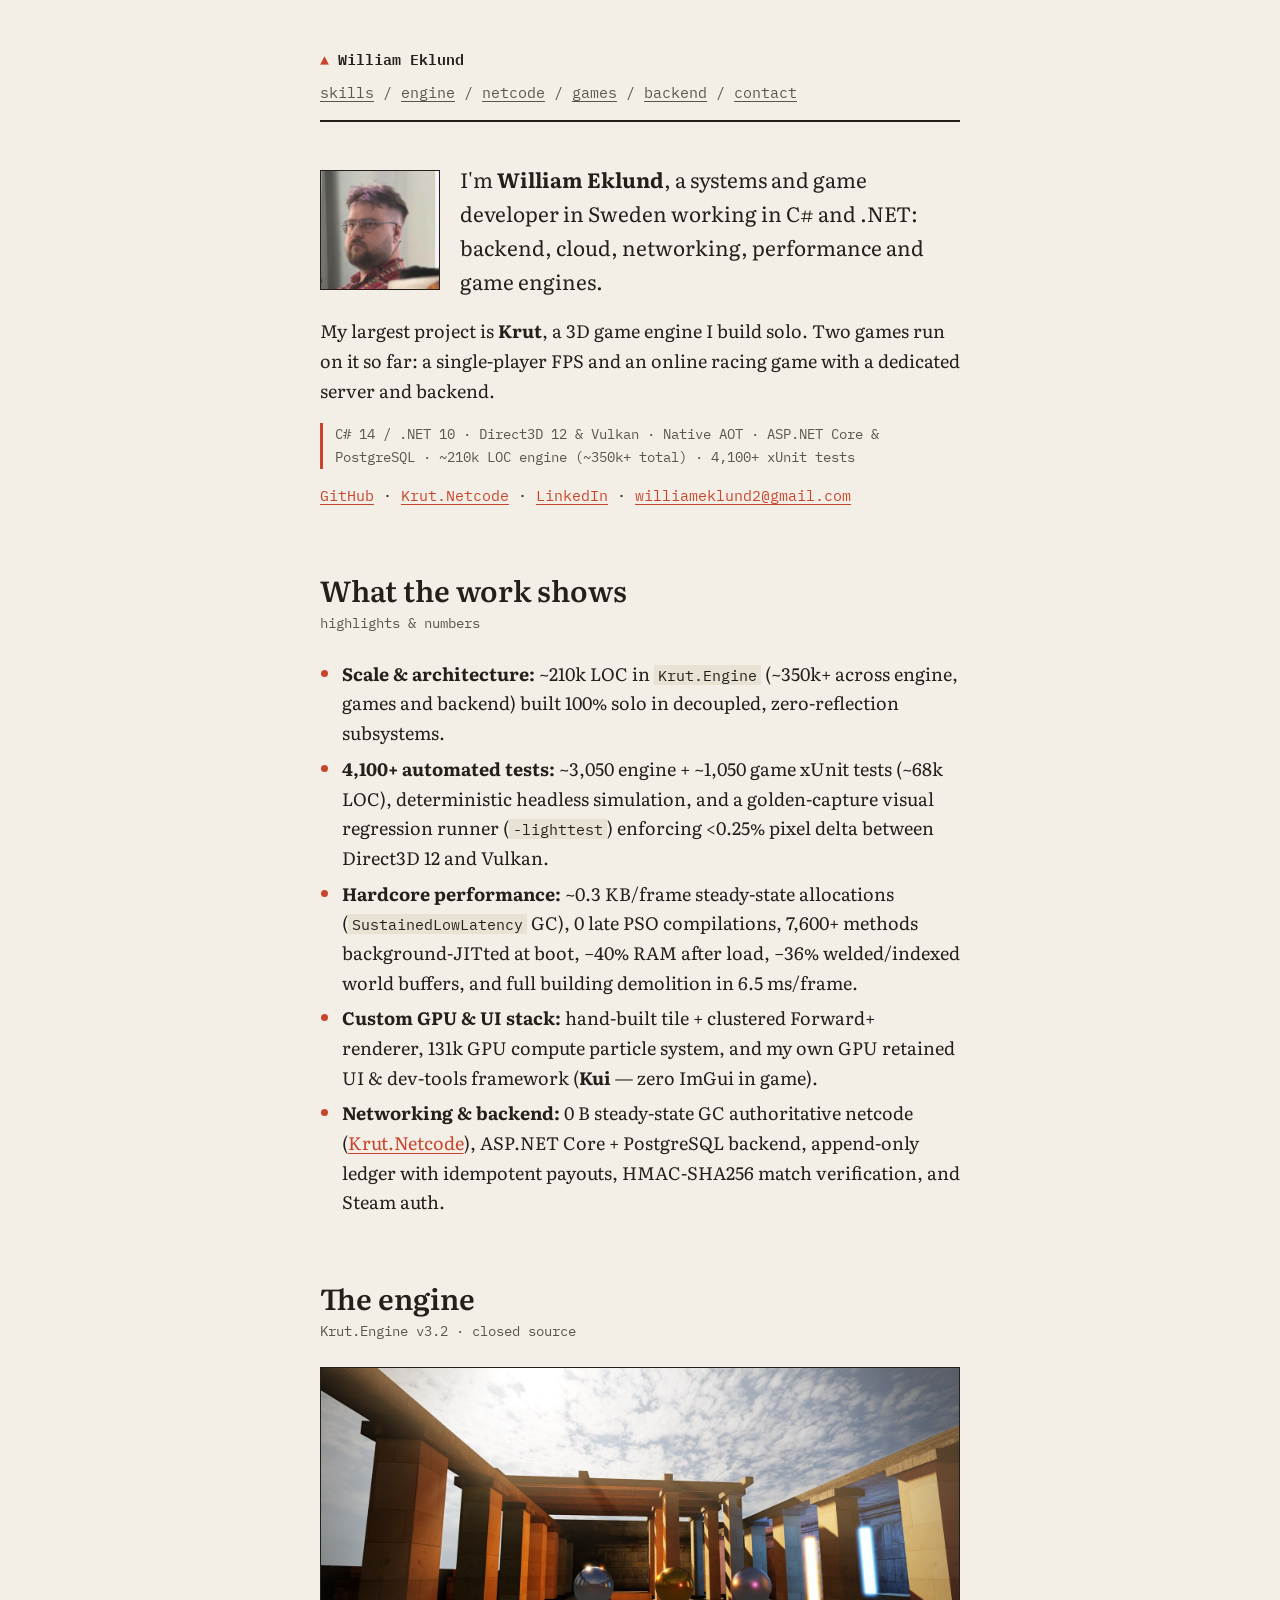
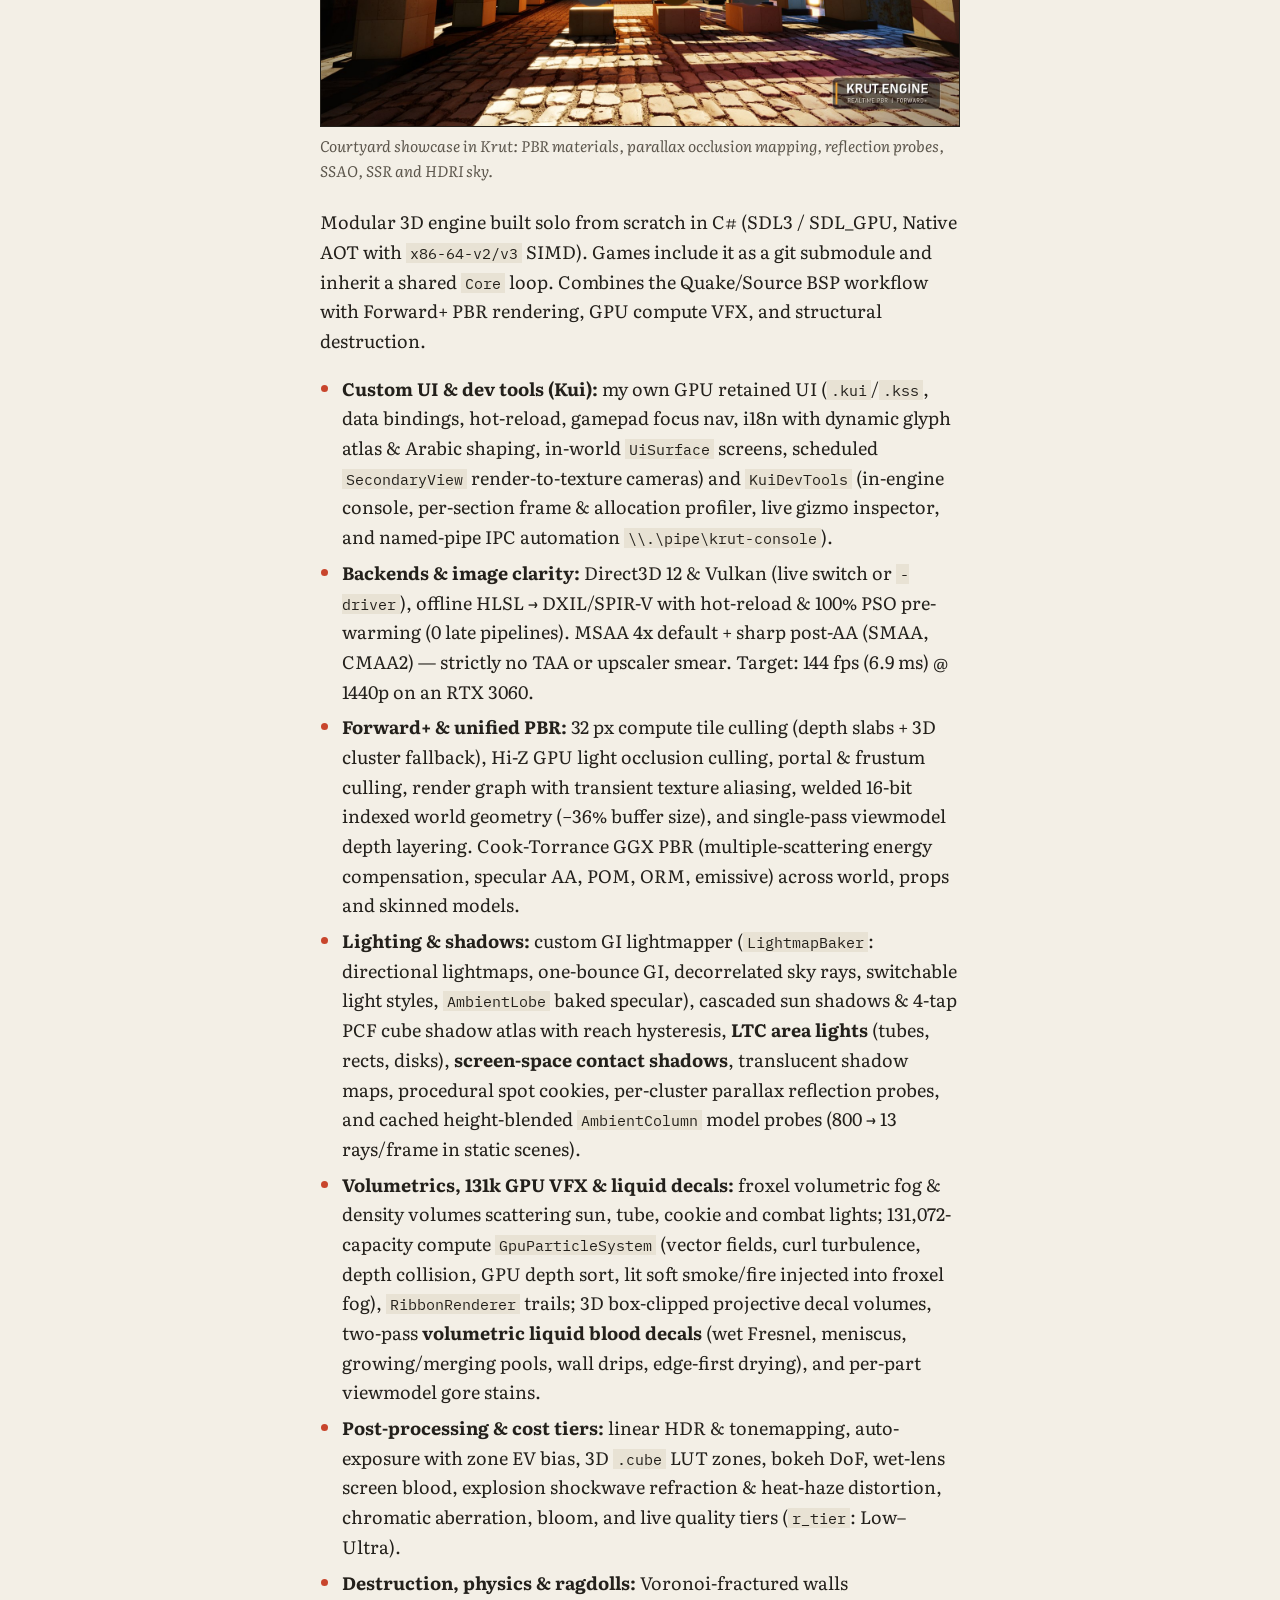
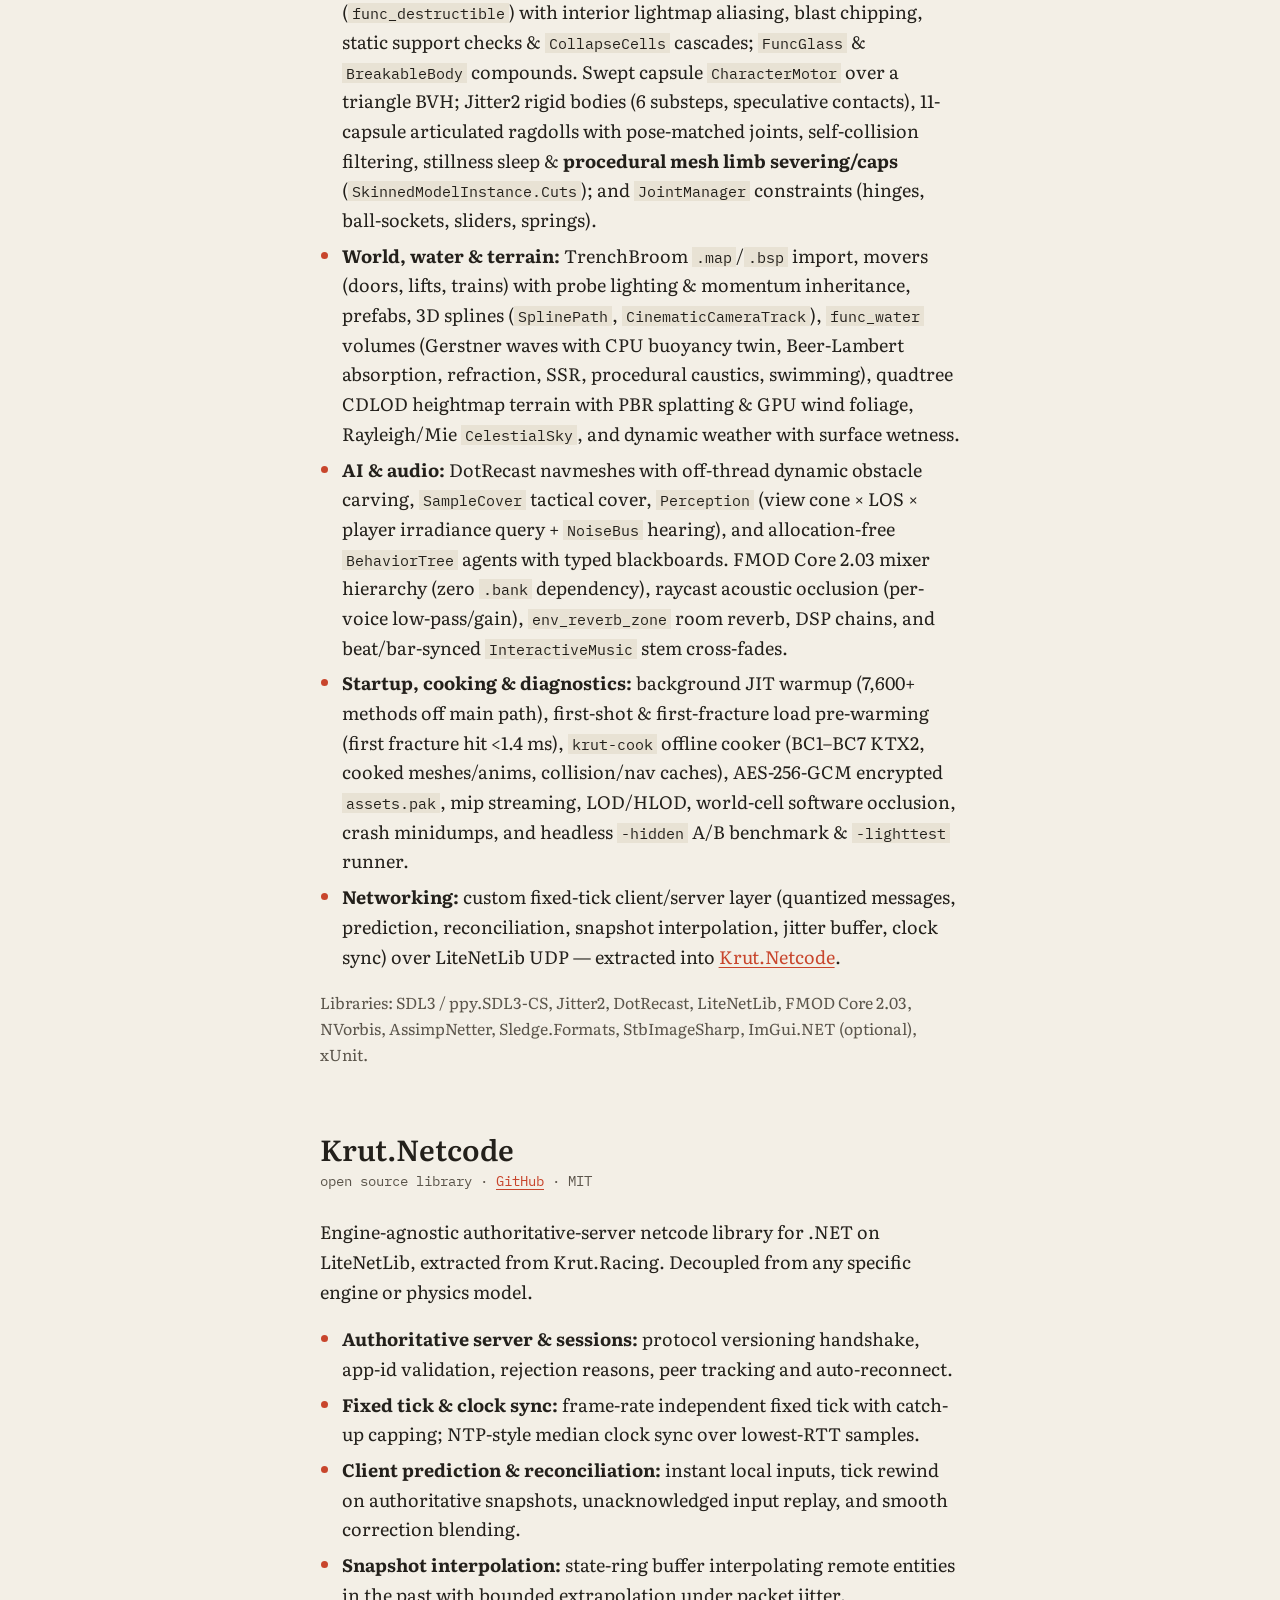
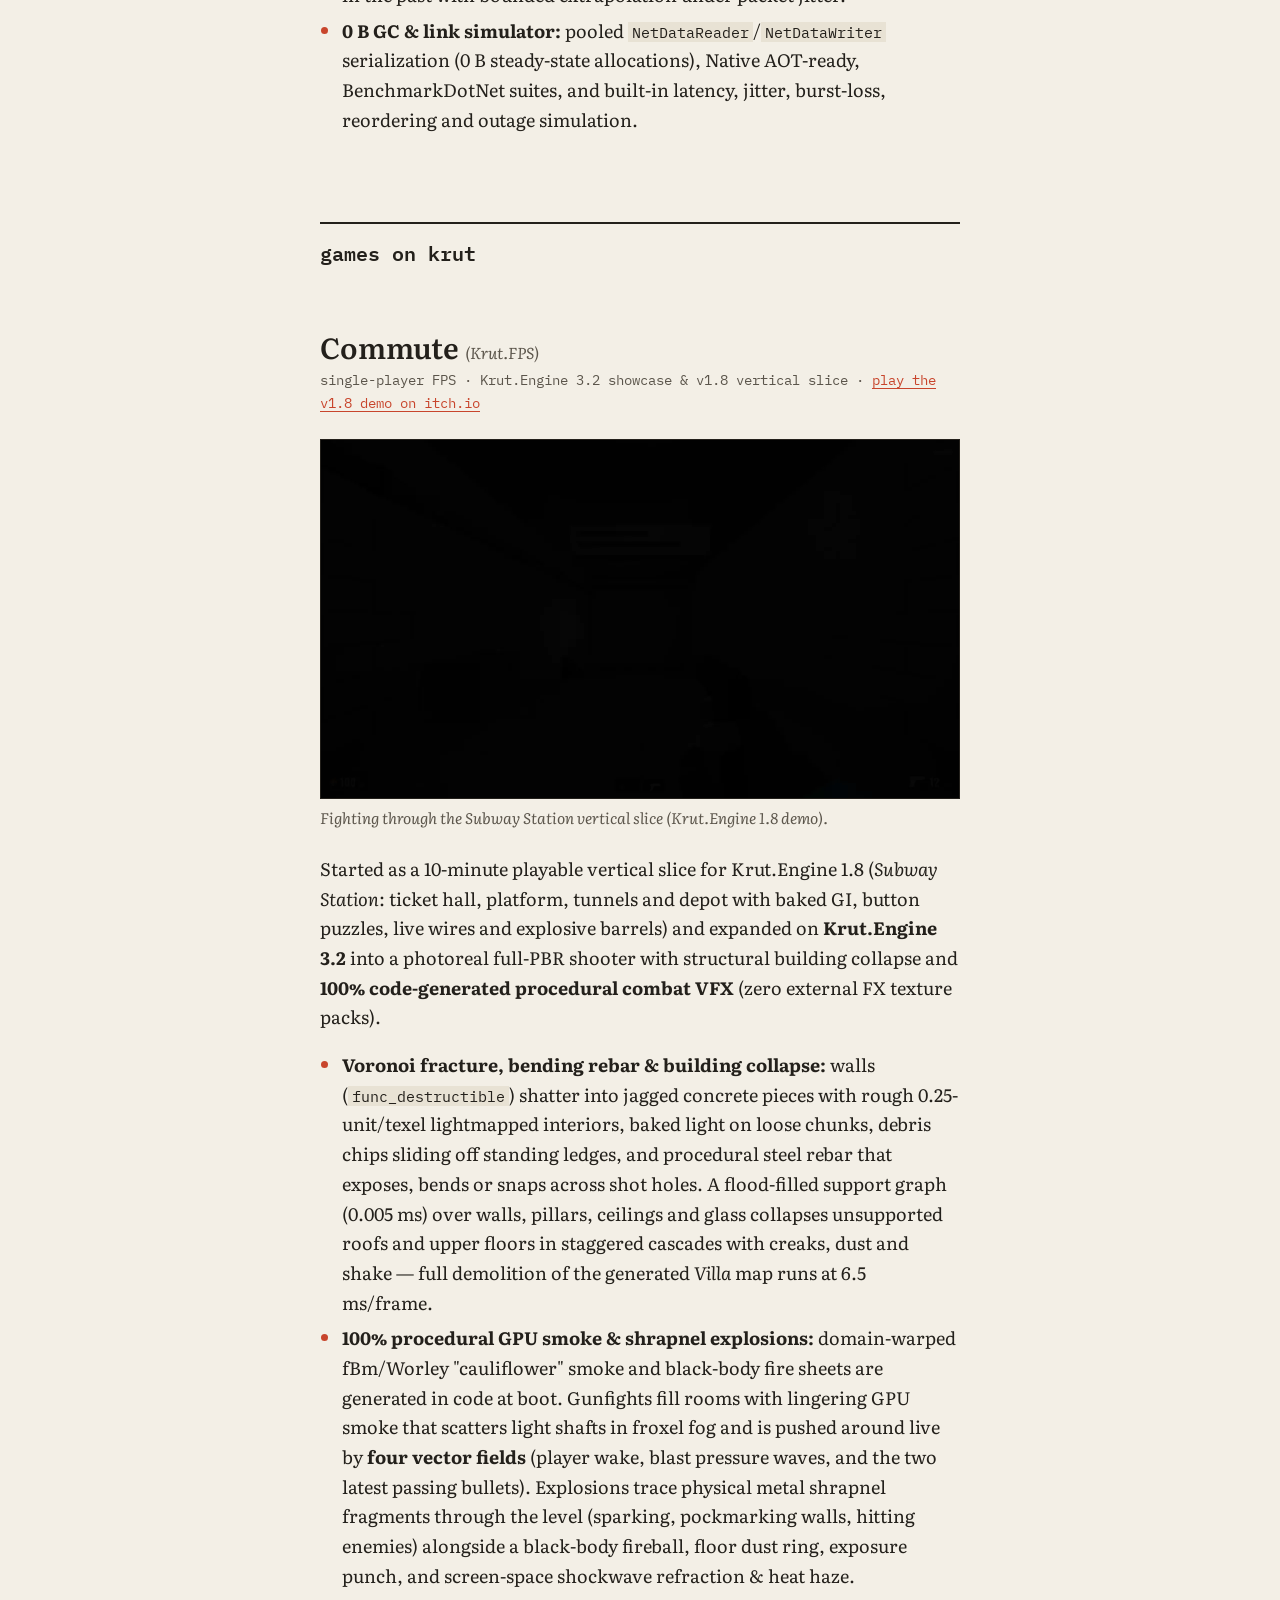
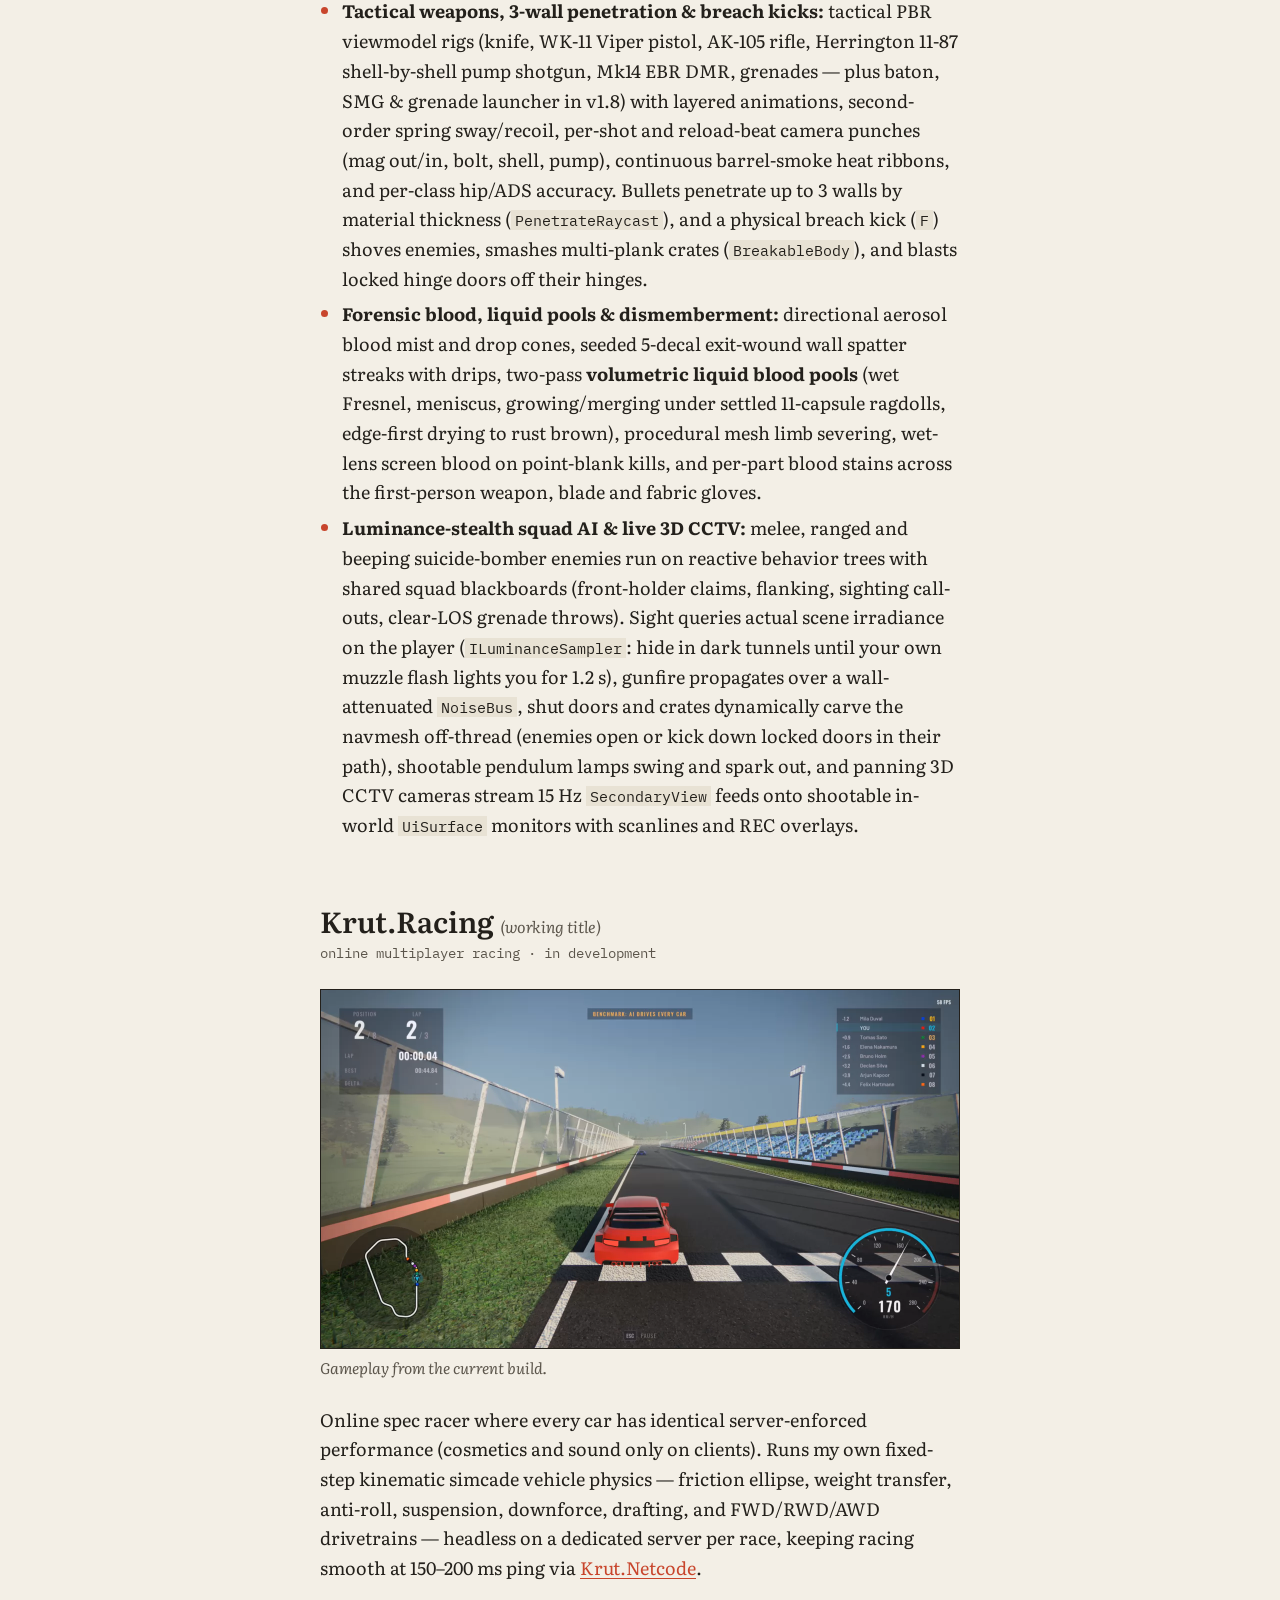
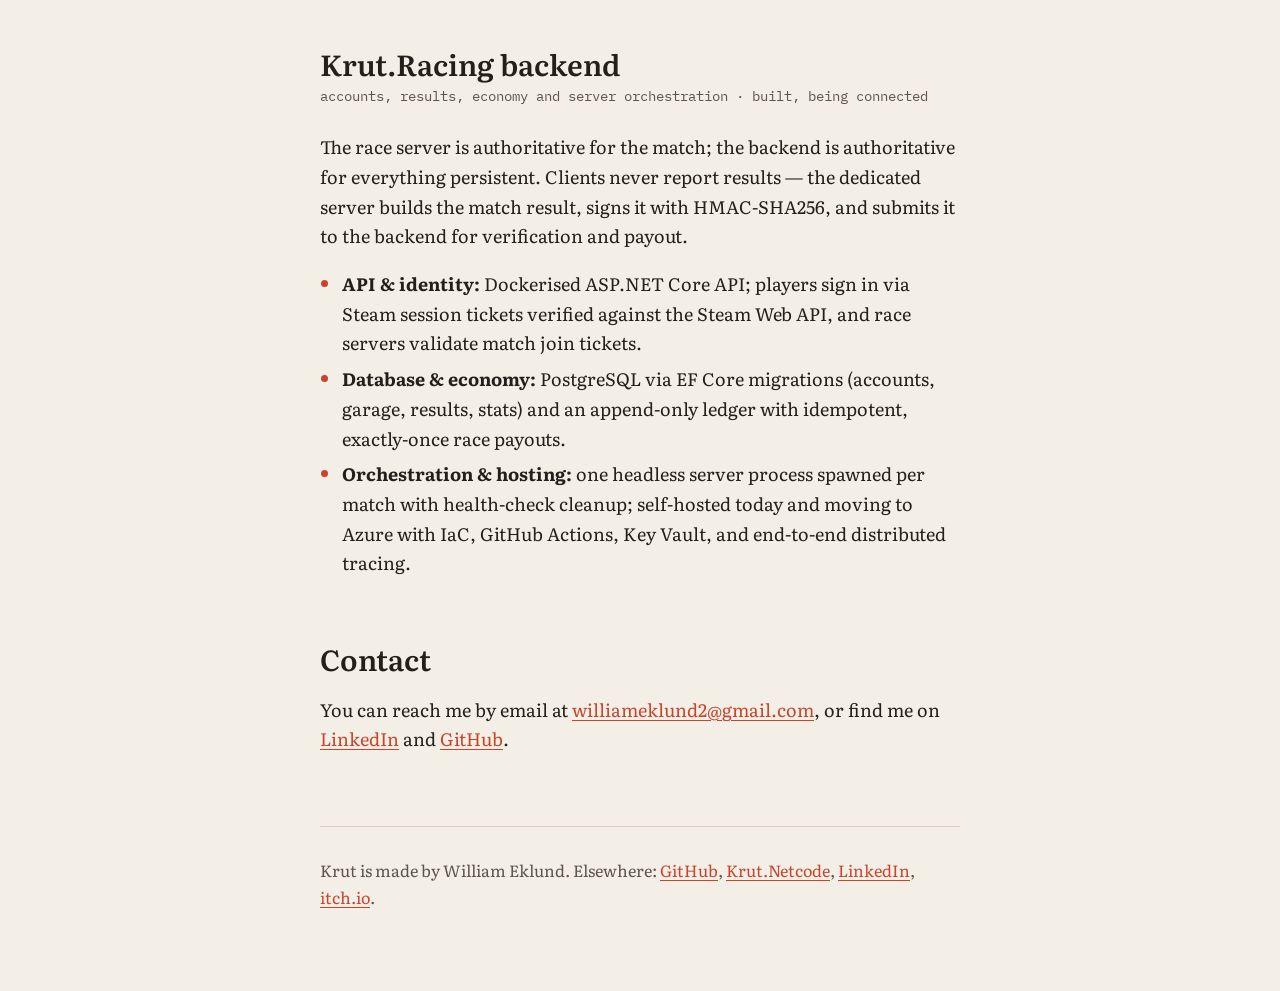
==== commit cf8ff7b6: "Highlight key performance metrics, test counts, and engineering details" ====
--- a/index.html
+++ b/index.html
@@ -46,7 +46,7 @@
     so far: a single-player FPS and an online racing game with a dedicated server and backend.
   </p>
   <p class="facts">
-    C# 14 / .NET 10 &middot; ASP.NET Core &middot; PostgreSQL &middot; Docker &middot; Direct3D 12 or Vulkan &middot; Native AOT &middot; ~210k LOC engine (~350k+ total)
+    C# 14 / .NET 10 &middot; Direct3D 12 &amp; Vulkan &middot; Native AOT &middot; ASP.NET Core &amp; PostgreSQL &middot; ~210k LOC engine (~350k+ total) &middot; 4,100+ xUnit tests
   </p>
   <p class="links">
     <a href="https://github.com/Cedsson" target="_blank" rel="noopener">GitHub</a> &middot;
@@ -59,15 +59,14 @@
 <!-- ================= SKILLS ================= -->
 <section class="project" id="skills">
   <h2>What the work shows</h2>
-  <p class="meta">skills, with where to find them below</p>
-
-  <ul>
-    <li><b>Architecture:</b> ~210k LOC in the engine alone (~350k+ across engine, games and backend) built and maintained solo in decoupled subsystems.</li>
-    <li><b>Testing:</b> ~68k LOC of xUnit tests across engine and game logic, deterministic headless simulation, and golden-capture visual regression runner (<code>-lighttest</code>, <code>-capture</code>) across D3D12 and Vulkan.</li>
-    <li><b>Backend &amp; data:</b> ASP.NET Core API, PostgreSQL with EF Core, append-only ledger with idempotent exactly-once payouts, Steam sign-in.</li>
-    <li><b>Networking &amp; distributed systems:</b> authoritative server per race, client prediction and reconciliation, HMAC-SHA256 signed results (<a href="#netcode">Krut.Netcode</a>).</li>
-    <li><b>Cloud &amp; operations:</b> Docker, self-hosted today and moving to Azure with infrastructure as code, Key Vault, distributed tracing and GitHub Actions.</li>
-    <li><b>Performance:</b> custom tile + clustered Forward+ renderer and 131k GPU compute particles on D3D12/Vulkan, zero-alloc hot paths, background JIT warmup, <code>krut-cook</code> asset cooking, and Native AOT.</li>
+  <p class="meta">highlights &amp; numbers</p>
+
+  <ul>
+    <li><b>Scale &amp; architecture:</b> ~210k LOC in <code>Krut.Engine</code> (~350k+ across engine, games and backend) built 100% solo in decoupled, zero-reflection subsystems.</li>
+    <li><b>4,100+ automated tests:</b> ~3,050 engine + ~1,050 game xUnit tests (~68k LOC), deterministic headless simulation, and a golden-capture visual regression runner (<code>-lighttest</code>) enforcing &lt;0.25% pixel delta between Direct3D 12 and Vulkan.</li>
+    <li><b>Hardcore performance:</b> ~0.3 KB/frame steady-state allocations (<code>SustainedLowLatency</code> GC), 0 late PSO compilations, 7,600+ methods background-JITted at boot, &minus;40% RAM after load, &minus;36% welded/indexed world buffers, and full building demolition in 6.5 ms/frame.</li>
+    <li><b>Custom GPU &amp; UI stack:</b> hand-built tile + clustered Forward+ renderer, 131k GPU compute particle system, and my own GPU retained UI &amp; dev-tools framework (<b>Kui</b> — zero ImGui in game).</li>
+    <li><b>Networking &amp; backend:</b> 0 B steady-state GC authoritative netcode (<a href="#netcode">Krut.Netcode</a>), ASP.NET Core + PostgreSQL backend, append-only ledger with idempotent payouts, HMAC-SHA256 match verification, and Steam auth.</li>
   </ul>
 </section>
 
@@ -82,25 +81,25 @@
   </figure>
 
   <p>
-    Modular 3D engine built solo from scratch in C# (SDL3 / SDL_GPU, Native AOT). Games include it as a git submodule, inherit a shared <code>Core</code> loop, and override what they need. Built on the Quake/GoldSrc/Source BSP workflow with modern Forward+ PBR rendering, GPU compute VFX, and structural destruction.
-  </p>
-
-  <ul>
-    <li><b>Platform &amp; UI:</b> owns window, loop, GPU host (<code>Krut.Engine.Gpu</code>), <code>System.Numerics</code> math supplement, and input (input buffer, coyote-time queue, zoom-scaled sensitivity, raw gyro, aim assist). Custom GPU retained UI (<b>Kui</b> <code>.kui</code>/<code>.kss</code>, data bindings, hot-reload, gamepad focus nav, in-world <code>UiSurface</code>s, <code>SecondaryView</code> camera feeds, i18n with dynamic glyph atlas) plus <code>KuiDevTools</code> console, profiler and gizmo inspector; ImGui optional.</li>
-    <li><b>Backends &amp; image clarity:</b> Direct3D 12 or Vulkan (chosen live in options or via <code>-driver d3d12|vulkan</code>), offline-compiled HLSL (DXIL/SPIR-V) with live hot-reload and PSO cache pre-warming. MSAA (2x/4x/8x, 4x default) + sharp post-AA (SMAA, CMAA2) — no TAA, no upscaler smear. Target: 144 fps (6.9 ms) @ 1440p on an RTX 3060.</li>
-    <li><b>Forward+ &amp; PBR:</b> 32 px compute tile culling (per-tile depth slabs + 3D cluster fallback), Hi-Z GPU light occlusion culling, portal &amp; frustum culling, render graph with transient texture sharing, depth pre-pass, and in-pass viewmodel depth layering (zero depth clears). Unified Cook-Torrance GGX PBR (single energy split, multiple-scattering compensation, specular AA, POM, ORM, emissive) across levels, props and skinned models.</li>
-    <li><b>Lighting &amp; shadows:</b> custom GI lightmapper (<code>LightmapBaker</code>: directional lightmaps, one-bounce baked GI, decorrelated sky rays, switchable light styles, <code>AmbientLobe</code> baked specular), cascaded sun shadows &amp; PCF shadow atlas with per-face caching, LTC area lights (tubes, rectangles, disks), screen-space contact shadows, translucent shadow maps, procedural spot light cookies, per-cluster box-projected parallax reflection probes, and height-blended <code>AmbientColumn</code> light probes (models &amp; moving brushes).</li>
-    <li><b>Volumetrics, GPU VFX &amp; decals:</b> froxel volumetric fog &amp; local density volumes lit and shadowed by the sun, area tubes, cookies and combat lights; 131,072-capacity compute <code>GpuParticleSystem</code> (vector fields, curl turbulence, depth collision, GPU depth sort, lit soft smoke/fire injected into froxel fog), <code>RibbonRenderer</code> trails; 3D projective decal volumes (<code>DecalVolumeRenderer</code>), two-pass volumetric liquid blood decals (wet Fresnel, meniscus, growing pools, wall drips, edge-first drying), and per-part viewmodel gore stains.</li>
-    <li><b>Post-processing &amp; tiers:</b> linear HDR &amp; tonemapping, auto-exposure with per-zone EV bias, 3D <code>.cube</code> LUT colour-grading zones, bokeh DoF, wet-lens screen blood, explosion shockwave refraction &amp; heat-haze distortion, chromatic aberration, bloom, colour grading, and live runtime quality cost tiers (<code>r_tier</code>: Low–Ultra, every feature toggleable at runtime).</li>
-    <li><b>Destruction, physics &amp; movement:</b> Voronoi-fractured walls (<code>func_destructible</code>) with interior lightmap sampling, blast chipping, static support checks &amp; <code>CollapseCells</code> structural cascade releases; <code>FuncGlass</code> panes &amp; <code>BreakableBody</code> compounds. Swept capsule character controller (<code>CharacterMotor</code>) over a custom triangle BVH; Jitter2 rigid bodies, ragdolls with threading hysteresis, physics dragger, surface materials, and <code>JointManager</code> constraints (hinges, ball-sockets, sliders, springs).</li>
-    <li><b>World, water &amp; terrain:</b> TrenchBroom <code>.map</code>/<code>.bsp</code> import, movers (sliding/rotating doors, platforms, trains), prefabs, 3D splines (<code>SplinePath</code>, <code>CinematicCameraTrack</code>), opt-in <code>func_water</code> volumes (Gerstner waves with CPU buoyancy twin, Beer-Lambert absorption, refraction, SSR, procedural caustics, swimming), quadtree CDLOD heightmap terrain with PBR splatting &amp; GPU-instanced wind foliage, Rayleigh/Mie <code>CelestialSky</code>, and dynamic weather with surface wetness.</li>
-    <li><b>AI &amp; audio:</b> DotRecast navmesh generation, off-thread dynamic obstacle carving, <code>SampleCover</code> tactical cover queries, <code>Perception</code> (view cone &times; LOS &times; player irradiance query + <code>NoiseBus</code> hearing), and allocation-free <code>BehaviorTree</code> agents with typed blackboards. FMOD Core 2.03 mixer hierarchy (zero <code>.bank</code> dependency), 3D rolloff, raycast acoustic occlusion (per-voice low-pass/gain), <code>env_reverb_zone</code> room reverb, DSP chains, and beat/bar-synced <code>InteractiveMusic</code> stem cross-fades.</li>
-    <li><b>Assets, streaming &amp; diagnostics:</b> background JIT warmup, first-shot &amp; fracture load pre-warming, async asset loader, <code>krut-cook</code> offline cooker (BC1–BC7 KTX2 textures, cooked meshes/anims, collision/nav caches), AES-256-GCM encrypted <code>assets.pak</code>, texture mip streaming, mesh LOD/HLOD, world-cell software occlusion, versioned async save snapshots, crash minidumps, and deterministic golden-capture regression runner (<code>-lighttest</code>, <code>-capture</code>, <code>-hidden</code>).</li>
+    Modular 3D engine built solo from scratch in C# (SDL3 / SDL_GPU, Native AOT with <code>x86-64-v2/v3</code> SIMD). Games include it as a git submodule and inherit a shared <code>Core</code> loop. Combines the Quake/Source BSP workflow with Forward+ PBR rendering, GPU compute VFX, and structural destruction.
+  </p>
+
+  <ul>
+    <li><b>Custom UI &amp; dev tools (Kui):</b> my own GPU retained UI (<code>.kui</code>/<code>.kss</code>, data bindings, hot-reload, gamepad focus nav, i18n with dynamic glyph atlas &amp; Arabic shaping, in-world <code>UiSurface</code> screens, scheduled <code>SecondaryView</code> render-to-texture cameras) and <code>KuiDevTools</code> (in-engine console, per-section frame &amp; allocation profiler, live gizmo inspector, and named-pipe IPC automation <code>\\.\pipe\krut-console</code>).</li>
+    <li><b>Backends &amp; image clarity:</b> Direct3D 12 &amp; Vulkan (live switch or <code>-driver</code>), offline HLSL &rarr; DXIL/SPIR-V with hot-reload &amp; 100% PSO pre-warming (0 late pipelines). MSAA 4x default + sharp post-AA (SMAA, CMAA2) — strictly no TAA or upscaler smear. Target: 144 fps (6.9 ms) @ 1440p on an RTX 3060.</li>
+    <li><b>Forward+ &amp; unified PBR:</b> 32 px compute tile culling (depth slabs + 3D cluster fallback), Hi-Z GPU light occlusion culling, portal &amp; frustum culling, render graph with transient texture aliasing, welded 16-bit indexed world geometry (&minus;36% buffer size), and single-pass viewmodel depth layering. Cook-Torrance GGX PBR (multiple-scattering energy compensation, specular AA, POM, ORM, emissive) across world, props and skinned models.</li>
+    <li><b>Lighting &amp; shadows:</b> custom GI lightmapper (<code>LightmapBaker</code>: directional lightmaps, one-bounce GI, decorrelated sky rays, switchable light styles, <code>AmbientLobe</code> baked specular), cascaded sun shadows &amp; 4-tap PCF cube shadow atlas with reach hysteresis, <b>LTC area lights</b> (tubes, rects, disks), <b>screen-space contact shadows</b>, translucent shadow maps, procedural spot cookies, per-cluster parallax reflection probes, and cached height-blended <code>AmbientColumn</code> model probes (800 &rarr; 13 rays/frame in static scenes).</li>
+    <li><b>Volumetrics, 131k GPU VFX &amp; liquid decals:</b> froxel volumetric fog &amp; density volumes scattering sun, tube, cookie and combat lights; 131,072-capacity compute <code>GpuParticleSystem</code> (vector fields, curl turbulence, depth collision, GPU depth sort, lit soft smoke/fire injected into froxel fog), <code>RibbonRenderer</code> trails; 3D box-clipped projective decal volumes, two-pass <b>volumetric liquid blood decals</b> (wet Fresnel, meniscus, growing/merging pools, wall drips, edge-first drying), and per-part viewmodel gore stains.</li>
+    <li><b>Post-processing &amp; cost tiers:</b> linear HDR &amp; tonemapping, auto-exposure with zone EV bias, 3D <code>.cube</code> LUT zones, bokeh DoF, wet-lens screen blood, explosion shockwave refraction &amp; heat-haze distortion, chromatic aberration, bloom, and live quality tiers (<code>r_tier</code>: Low–Ultra).</li>
+    <li><b>Destruction, physics &amp; ragdolls:</b> Voronoi-fractured walls (<code>func_destructible</code>) with interior lightmap aliasing, blast chipping, static support checks &amp; <code>CollapseCells</code> cascades; <code>FuncGlass</code> &amp; <code>BreakableBody</code> compounds. Swept capsule <code>CharacterMotor</code> over a triangle BVH; Jitter2 rigid bodies (6 substeps, speculative contacts), 11-capsule articulated ragdolls with pose-matched joints, self-collision filtering, stillness sleep &amp; <b>procedural mesh limb severing/caps</b> (<code>SkinnedModelInstance.Cuts</code>); and <code>JointManager</code> constraints (hinges, ball-sockets, sliders, springs).</li>
+    <li><b>World, water &amp; terrain:</b> TrenchBroom <code>.map</code>/<code>.bsp</code> import, movers (doors, lifts, trains) with probe lighting &amp; momentum inheritance, prefabs, 3D splines (<code>SplinePath</code>, <code>CinematicCameraTrack</code>), <code>func_water</code> volumes (Gerstner waves with CPU buoyancy twin, Beer-Lambert absorption, refraction, SSR, procedural caustics, swimming), quadtree CDLOD heightmap terrain with PBR splatting &amp; GPU wind foliage, Rayleigh/Mie <code>CelestialSky</code>, and dynamic weather with surface wetness.</li>
+    <li><b>AI &amp; audio:</b> DotRecast navmeshes with off-thread dynamic obstacle carving, <code>SampleCover</code> tactical cover, <code>Perception</code> (view cone &times; LOS &times; player irradiance query + <code>NoiseBus</code> hearing), and allocation-free <code>BehaviorTree</code> agents with typed blackboards. FMOD Core 2.03 mixer hierarchy (zero <code>.bank</code> dependency), raycast acoustic occlusion (per-voice low-pass/gain), <code>env_reverb_zone</code> room reverb, DSP chains, and beat/bar-synced <code>InteractiveMusic</code> stem cross-fades.</li>
+    <li><b>Startup, cooking &amp; diagnostics:</b> background JIT warmup (7,600+ methods off main path), first-shot &amp; first-fracture load pre-warming (first fracture hit &lt;1.4 ms), <code>krut-cook</code> offline cooker (BC1–BC7 KTX2, cooked meshes/anims, collision/nav caches), AES-256-GCM encrypted <code>assets.pak</code>, mip streaming, LOD/HLOD, world-cell software occlusion, crash minidumps, and headless <code>-hidden</code> A/B benchmark &amp; <code>-lighttest</code> runner.</li>
     <li><b>Networking:</b> custom fixed-tick client/server layer (quantized messages, prediction, reconciliation, snapshot interpolation, jitter buffer, clock sync) over LiteNetLib UDP — extracted into <a href="#netcode">Krut.Netcode</a>.</li>
   </ul>
 
   <p class="small">
-    Libraries: SDL3 / ppy.SDL3-CS, Jitter2, DotRecast, LiteNetLib, FMOD Core 2.03, NVorbis, AssimpNetter, Sledge.Formats, StbImageSharp, ImGui.NET, xUnit.
+    Libraries: SDL3 / ppy.SDL3-CS, Jitter2, DotRecast, LiteNetLib, FMOD Core 2.03, NVorbis, AssimpNetter, Sledge.Formats, StbImageSharp, ImGui.NET (optional), xUnit.
   </p>
 </section>
 
@@ -110,7 +109,7 @@
   <p class="meta">open source library &middot; <a href="https://github.com/Cedsson/Krut.Netcode" target="_blank" rel="noopener">GitHub</a> &middot; MIT</p>
 
   <p>
-    Engine-agnostic authoritative-server netcode library for .NET on LiteNetLib, extracted from Krut.Racing. Games define their own messages, snapshots and simulation step while Krut.Netcode handles the wire protocol, clock sync, rollbacks, interpolation and link degradation.
+    Engine-agnostic authoritative-server netcode library for .NET on LiteNetLib, extracted from Krut.Racing. Decoupled from any specific engine or physics model.
   </p>
 
   <ul>
@@ -118,9 +117,7 @@
     <li><b>Fixed tick &amp; clock sync:</b> frame-rate independent fixed tick with catch-up capping; NTP-style median clock sync over lowest-RTT samples.</li>
     <li><b>Client prediction &amp; reconciliation:</b> instant local inputs, tick rewind on authoritative snapshots, unacknowledged input replay, and smooth correction blending.</li>
     <li><b>Snapshot interpolation:</b> state-ring buffer interpolating remote entities in the past with bounded extrapolation under packet jitter.</li>
-    <li><b>Zero-allocation messaging:</b> pooled <code>NetDataReader</code>/<code>NetDataWriter</code> serialization — 0 B steady-state GC allocations.</li>
-    <li><b>Link simulator:</b> built-in latency, jitter, packet-loss bursts, duplication, reordering and outage simulation (presets or <code>KRUT_NET_*</code> env vars).</li>
-    <li><b>Modern .NET &amp; Native AOT:</b> reflection-free, <code>System.Numerics</code>, xUnit tests, BenchmarkDotNet suites, and headless multi-client prediction demo.</li>
+    <li><b>0 B GC &amp; link simulator:</b> pooled <code>NetDataReader</code>/<code>NetDataWriter</code> serialization (0 B steady-state allocations), Native AOT-ready, BenchmarkDotNet suites, and built-in latency, jitter, burst-loss, reordering and outage simulation.</li>
   </ul>
 </section>
 
@@ -137,15 +134,15 @@
   </figure>
 
   <p>
-    Started as a 10-minute playable vertical slice for Krut.Engine 1.8 (<i>Subway Station</i>: ticket hall, platform, tunnels and depot with TrenchBroom geometry, baked GI, button puzzles, live wires and explosive barrels) and expanded on <b>Krut.Engine 3.2</b> into a photoreal full-PBR shooter with structural destruction and 100% code-generated procedural combat VFX (no external FX texture packs).
-  </p>
-
-  <ul>
-    <li><b>Destruction &amp; structural collapse:</b> fracture walls (<code>func_destructible</code>) shatter into jagged pieces with rough-concrete interiors, baked light on loose chunks, chips sliding off standing ledges, and procedural steel rebar that bends or snaps across shot holes. A flood-filled support graph over walls, pillars, ceilings and glass collapses unsupported roofs and upper floors in staggered cascades with creaks, dust and shake (showcased in the generated destructible <i>Villa</i> map and <i>Devmap</i>).</li>
-    <li><b>Procedural GPU smoke &amp; shrapnel explosions:</b> gunfights fill rooms with lingering GPU smoke that scatters light shafts in froxel fog and reacts to four live vector fields (player wake, blast waves, passing bullets). Explosions combine a black-body fireball, floor dust ring, exposure punch, screen-space shockwave refraction &amp; heat haze, scorch marks, and traced metal shrapnel fragments that pepper walls and enemies.</li>
-    <li><b>Weapons, ballistics &amp; breach kicks:</b> tactical viewmodel arsenal (knife, WK-11 Viper pistol, AK-105 rifle, Herrington 11-87 shell-by-shell pump shotgun, Mk14 EBR DMR, grenades — plus baton, SMG &amp; grenade launcher in the v1.8 demo) with layered animations, second-order spring sway/recoil, per-shot and reload-beat camera punches, ADS, shell casings, tracers, hitmarkers, hit-stop, and continuous barrel-smoke heat ribbons. Multi-wall bullet penetration (up to 3 surfaces by material thickness) and a physical breach kick (<code>F</code>) that shoves enemies, smashes multi-plank crates (<code>BreakableBody</code>), and kicks locked physics doors off their hinges.</li>
-    <li><b>Forensic blood &amp; gore:</b> directional aerosol blood mist and drop cones, seeded exit-wound wall spatter streaks with drips, two-pass volumetric liquid blood pools that grow under settled ragdolls and dry from the edges inward, dismemberment, wet-lens screen blood on close kills, and per-part blood stains across the weapon, blade and gloves.</li>
-    <li><b>Behavior-tree squad AI &amp; interactive world:</b> melee, ranged and beeping suicide-bomber enemies driven by reactive behavior trees with shared squad blackboards (front-holder claims, flanking, sighting call-outs, hazard avoidance, clear-LOS grenade throws). Sight samples the player's actual scene luminance (hiding in dark shadows works until a muzzle flash lights you), gunfire propagates over an attenuated <code>NoiseBus</code>, closed doors and crates dynamically carve the navmesh (enemies open or kick down locked doors blocking their path), shootable pendulum lamps swing and spark out, and live 3D CCTV cameras stream onto shootable in-world <code>UiSurface</code> monitors.</li>
+    Started as a 10-minute playable vertical slice for Krut.Engine 1.8 (<i>Subway Station</i>: ticket hall, platform, tunnels and depot with baked GI, button puzzles, live wires and explosive barrels) and expanded on <b>Krut.Engine 3.2</b> into a photoreal full-PBR shooter with structural building collapse and <b>100% code-generated procedural combat VFX</b> (zero external FX texture packs).
+  </p>
+
+  <ul>
+    <li><b>Voronoi fracture, bending rebar &amp; building collapse:</b> walls (<code>func_destructible</code>) shatter into jagged concrete pieces with rough 0.25-unit/texel lightmapped interiors, baked light on loose chunks, debris chips sliding off standing ledges, and procedural steel rebar that exposes, bends or snaps across shot holes. A flood-filled support graph (0.005 ms) over walls, pillars, ceilings and glass collapses unsupported roofs and upper floors in staggered cascades with creaks, dust and shake — full demolition of the generated <i>Villa</i> map runs at 6.5 ms/frame.</li>
+    <li><b>100% procedural GPU smoke &amp; shrapnel explosions:</b> domain-warped fBm/Worley "cauliflower" smoke and black-body fire sheets are generated in code at boot. Gunfights fill rooms with lingering GPU smoke that scatters light shafts in froxel fog and is pushed around live by <b>four vector fields</b> (player wake, blast pressure waves, and the two latest passing bullets). Explosions trace physical metal shrapnel fragments through the level (sparking, pockmarking walls, hitting enemies) alongside a black-body fireball, floor dust ring, exposure punch, and screen-space shockwave refraction &amp; heat haze.</li>
+    <li><b>Tactical weapons, 3-wall penetration &amp; breach kicks:</b> tactical PBR viewmodel rigs (knife, WK-11 Viper pistol, AK-105 rifle, Herrington 11-87 shell-by-shell pump shotgun, Mk14 EBR DMR, grenades — plus baton, SMG &amp; grenade launcher in v1.8) with layered animations, second-order spring sway/recoil, per-shot and reload-beat camera punches (mag out/in, bolt, shell, pump), continuous barrel-smoke heat ribbons, and per-class hip/ADS accuracy. Bullets penetrate up to 3 walls by material thickness (<code>PenetrateRaycast</code>), and a physical breach kick (<code>F</code>) shoves enemies, smashes multi-plank crates (<code>BreakableBody</code>), and blasts locked hinge doors off their hinges.</li>
+    <li><b>Forensic blood, liquid pools &amp; dismemberment:</b> directional aerosol blood mist and drop cones, seeded 5-decal exit-wound wall spatter streaks with drips, two-pass <b>volumetric liquid blood pools</b> (wet Fresnel, meniscus, growing/merging under settled 11-capsule ragdolls, edge-first drying to rust brown), procedural mesh limb severing, wet-lens screen blood on point-blank kills, and per-part blood stains across the first-person weapon, blade and fabric gloves.</li>
+    <li><b>Luminance-stealth squad AI &amp; live 3D CCTV:</b> melee, ranged and beeping suicide-bomber enemies run on reactive behavior trees with shared squad blackboards (front-holder claims, flanking, sighting call-outs, clear-LOS grenade throws). Sight queries actual scene irradiance on the player (<code>ILuminanceSampler</code>: hide in dark tunnels until your own muzzle flash lights you for 1.2 s), gunfire propagates over a wall-attenuated <code>NoiseBus</code>, shut doors and crates dynamically carve the navmesh off-thread (enemies open or kick down locked doors in their path), shootable pendulum lamps swing and spark out, and panning 3D CCTV cameras stream 15 Hz <code>SecondaryView</code> feeds onto shootable in-world <code>UiSurface</code> monitors with scanlines and REC overlays.</li>
   </ul>
 </section>
 
